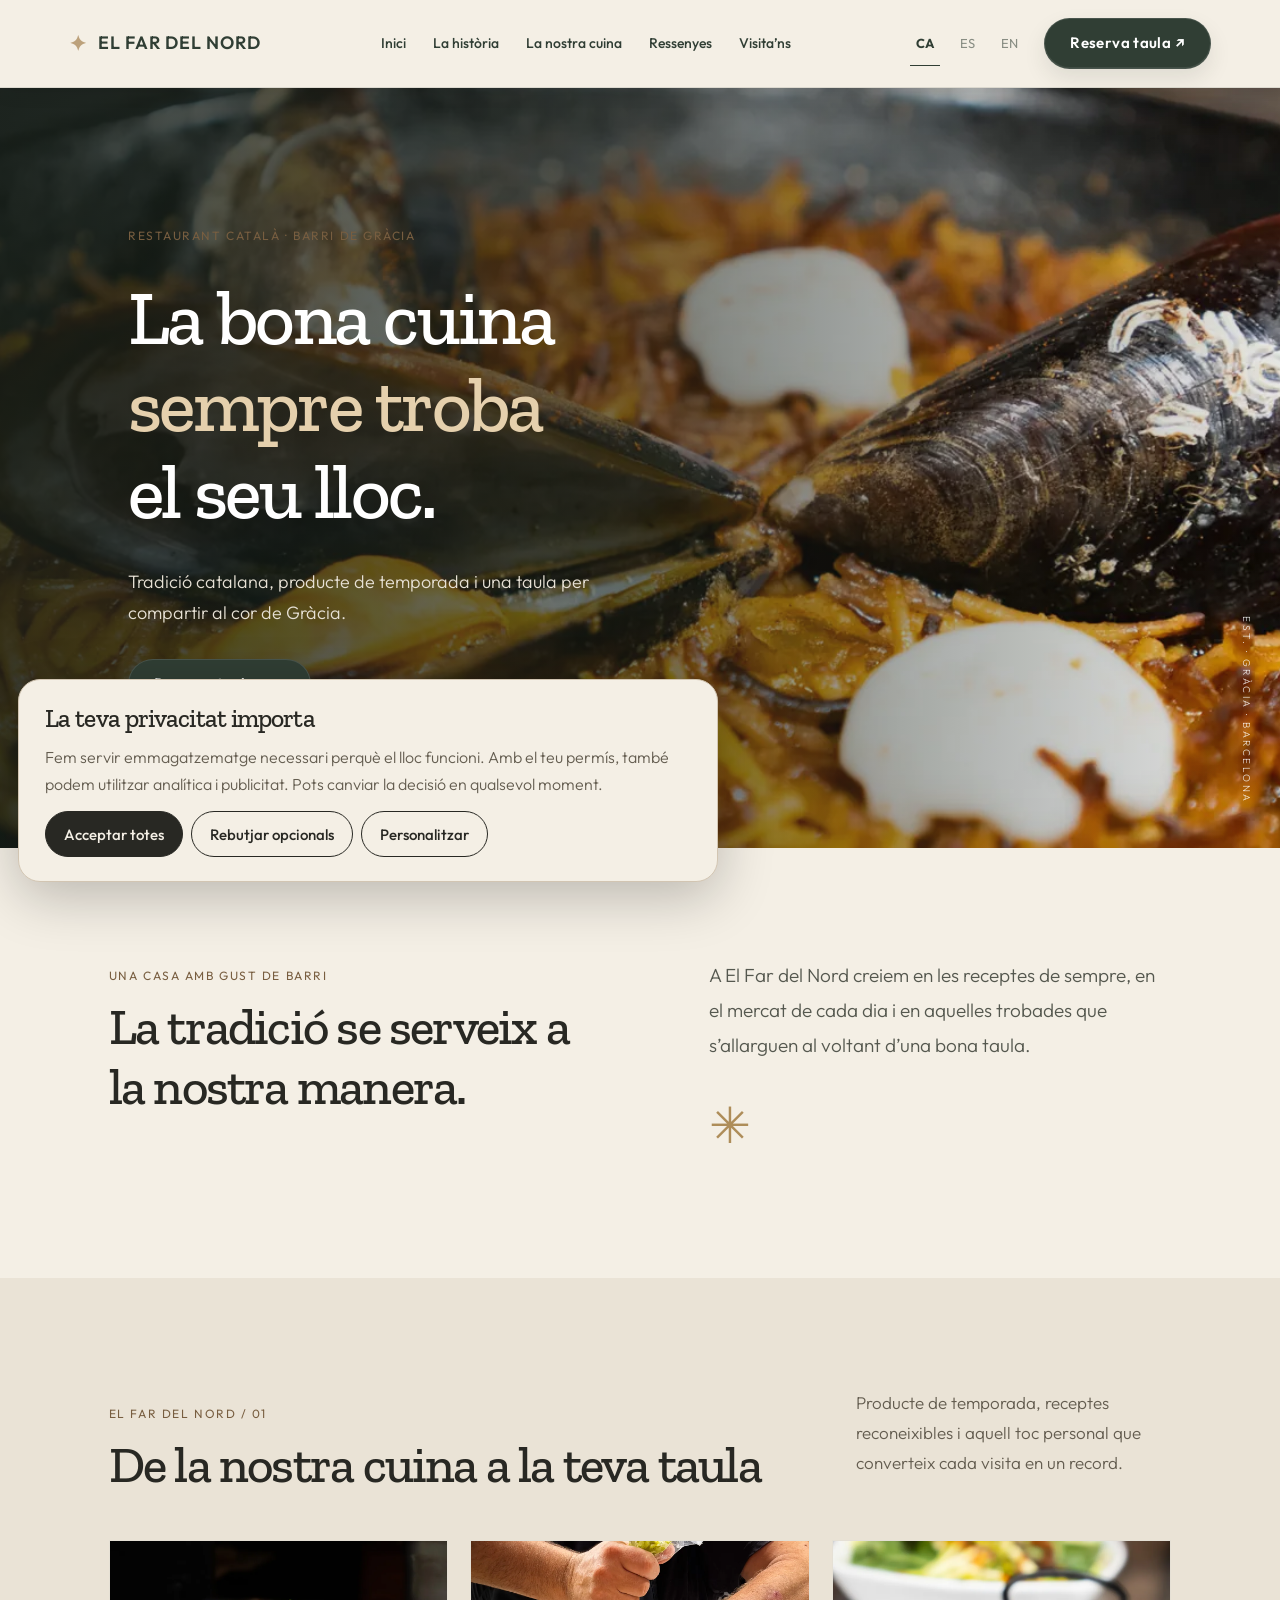
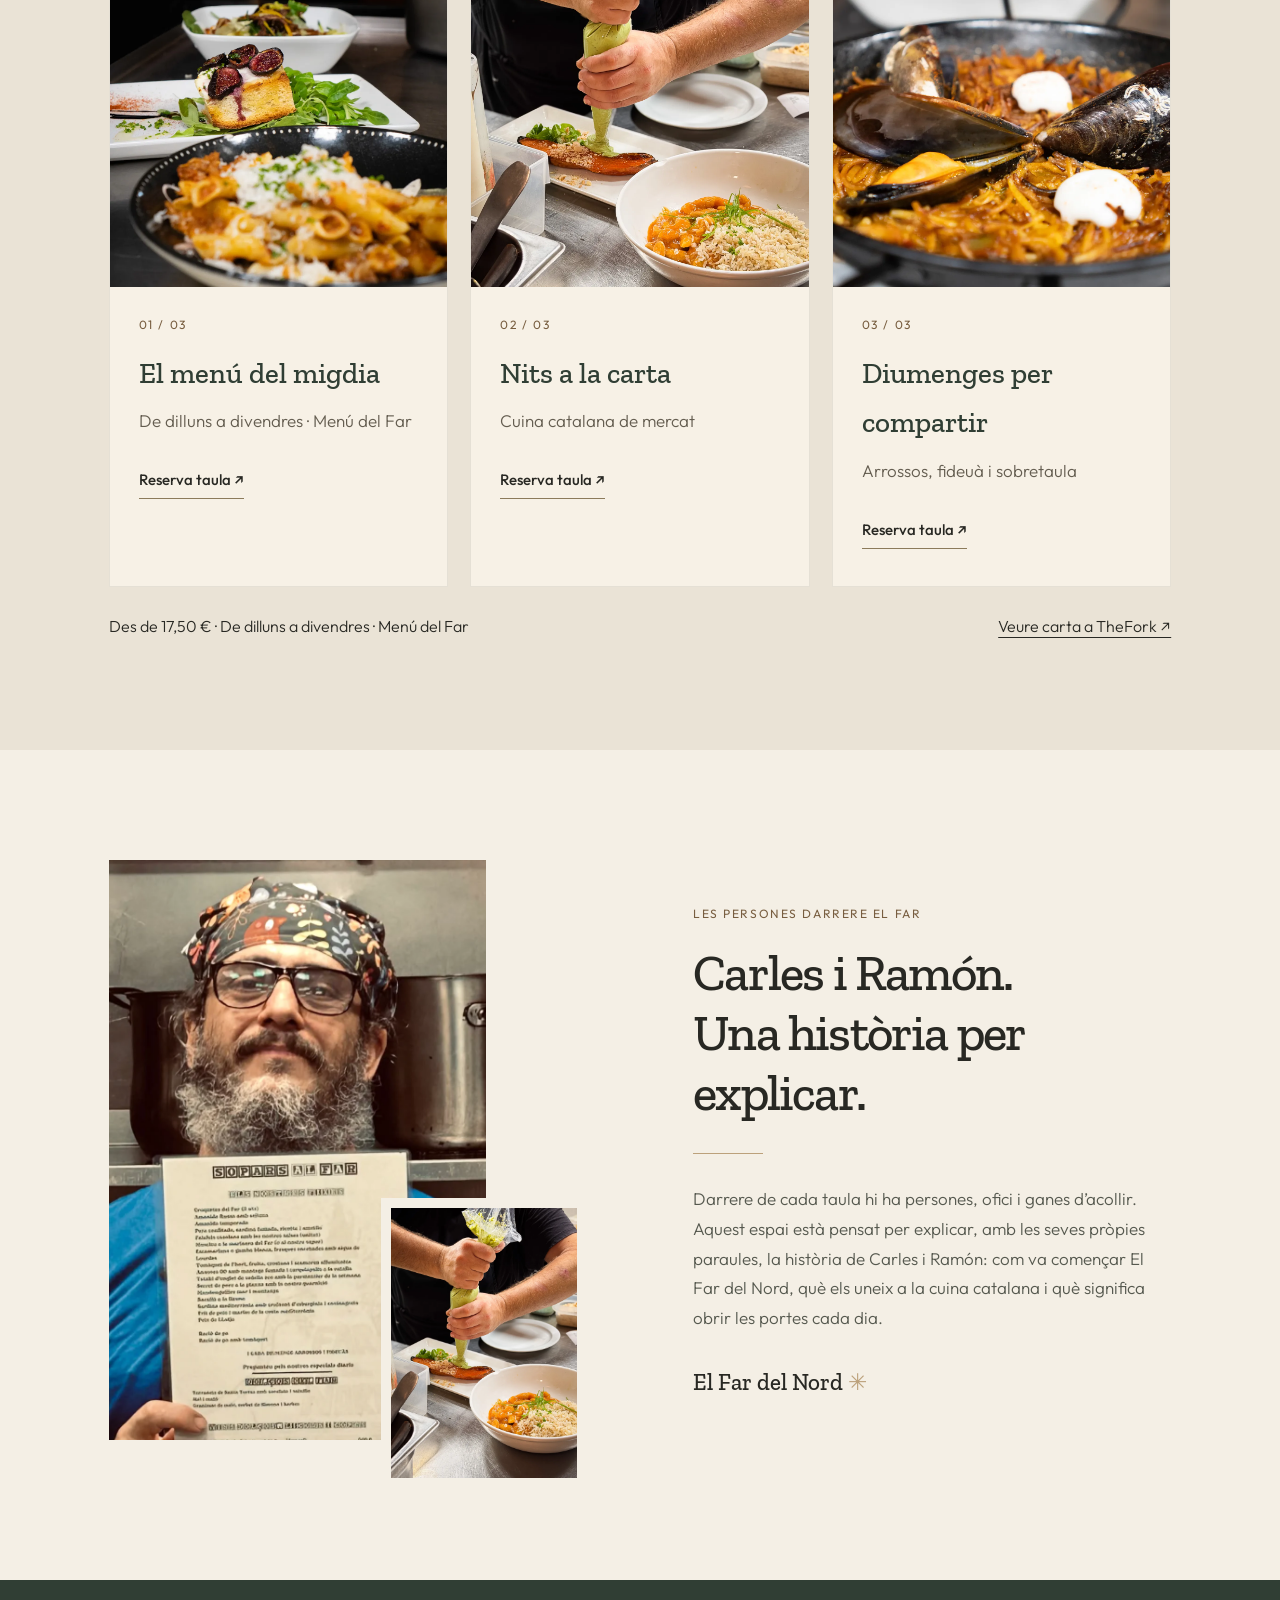
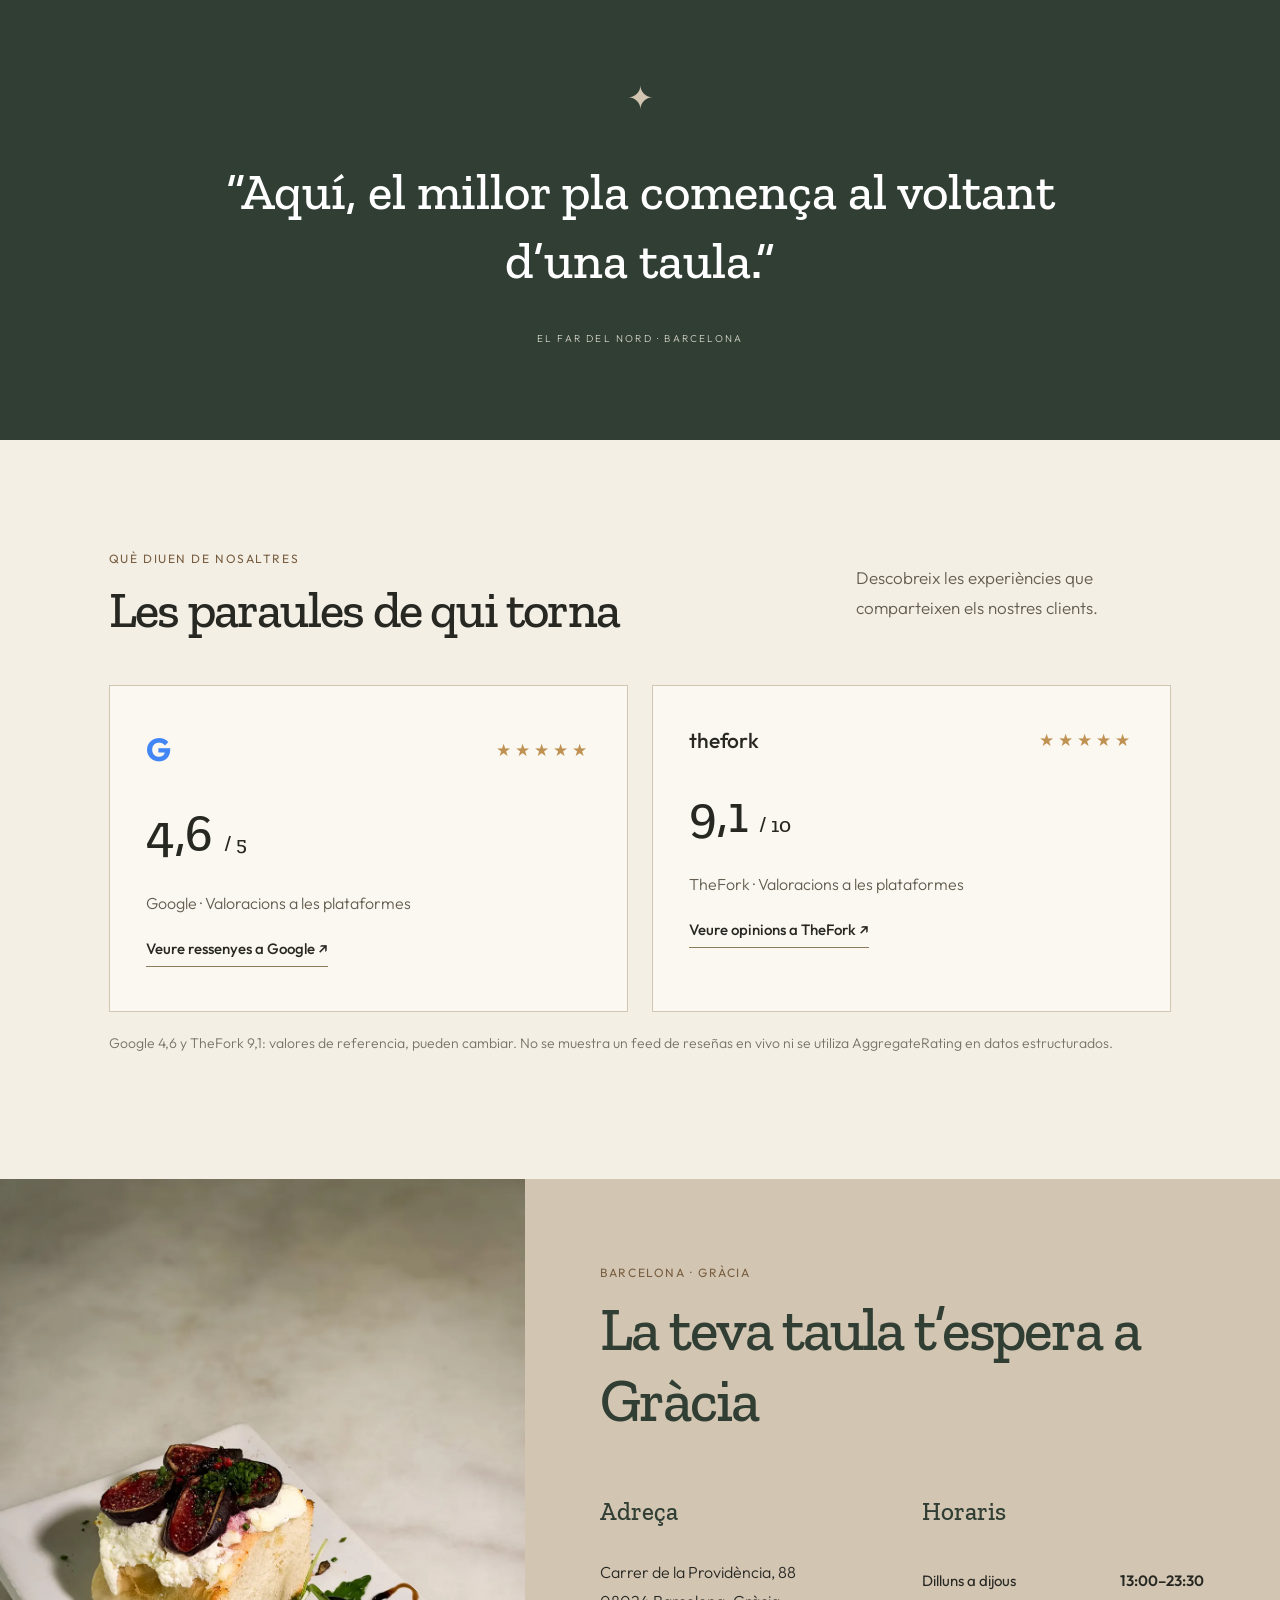
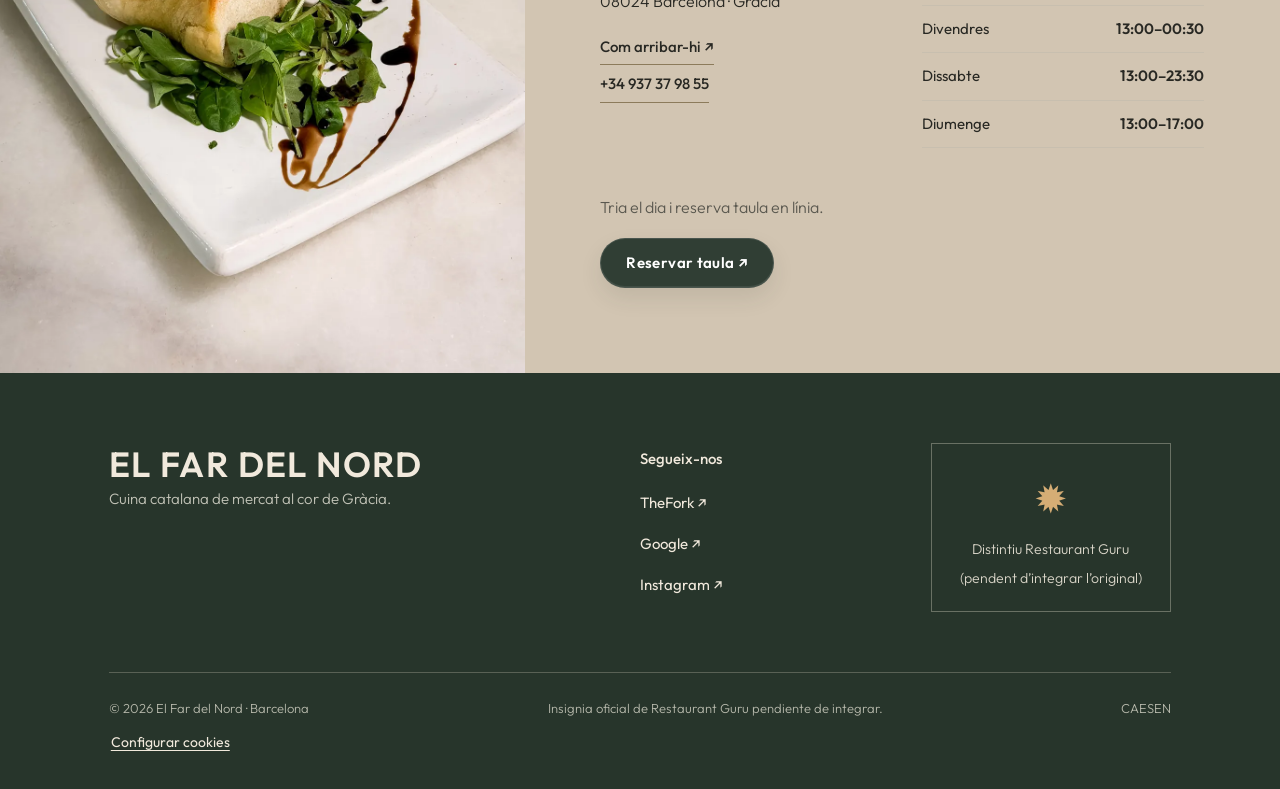
==== index.html @ d9602787 "Add files via upload" ====
<!DOCTYPE html>
<html lang="ca"><head><script>window.dataLayer=window.dataLayer||[];function gtag(){dataLayer.push(arguments)}gtag('consent','default',{analytics_storage:'denied',ad_storage:'denied',ad_user_data:'denied',ad_personalization:'denied',functionality_storage:'granted',security_storage:'granted'});gtag('set','ads_data_redaction',true);</script><script defer src="assets/js/consent.js"></script><meta charset="utf-8"/><meta content="width=device-width, initial-scale=1" name="viewport"/><meta content="#f5f0e7" name="theme-color"/><title>El Far del Nord | Restaurant català a Gràcia, Barcelona</title><meta content="Descobreix El Far del Nord: cuina catalana de mercat i producte de temporada a Gràcia, Barcelona. Menú de migdia, carta i reserves." name="description"/><meta content="index,follow,max-image-preview:large" name="robots"/><link href="https://www.elfardelnord.com/" rel="canonical"/><link href="https://www.elfardelnord.com/" hreflang="ca" rel="alternate"/><link href="https://www.elfardelnord.com/es/" hreflang="es" rel="alternate"/><link href="https://www.elfardelnord.com/en/" hreflang="en" rel="alternate"/><link href="https://www.elfardelnord.com/" hreflang="x-default" rel="alternate"/><meta content="website" property="og:type"/><meta content="ca_ES" property="og:locale"/><meta content="El Far del Nord" property="og:site_name"/><meta content="El Far del Nord | Restaurant català a Gràcia, Barcelona" property="og:title"/><meta content="Descobreix El Far del Nord: cuina catalana de mercat i producte de temporada a Gràcia, Barcelona. Menú de migdia, carta i reserves." property="og:description"/><meta content="https://www.elfardelnord.com/" property="og:url"/><meta content="https://www.elfardelnord.com/assets/img/far-27.webp" property="og:image"/><meta content="Fideuà con mejillones en El Far del Nord" property="og:image:alt"/><meta content="summary_large_image" name="twitter:card"/><meta content="El Far del Nord | Restaurant català a Gràcia, Barcelona" name="twitter:title"/><meta content="Descobreix El Far del Nord: cuina catalana de mercat i producte de temporada a Gràcia, Barcelona. Menú de migdia, carta i reserves." name="twitter:description"/><meta content="https://www.elfardelnord.com/assets/img/far-27.webp" name="twitter:image"/><link href="assets/favicon.svg" rel="icon" type="image/svg+xml"/><link as="image" fetchpriority="high" href="assets/img/far-27.webp" rel="preload"/><link href="https://fonts.googleapis.com" rel="preconnect"/><link crossorigin="" href="https://fonts.gstatic.com" rel="preconnect"/><link href="https://fonts.googleapis.com/css2?family=Outfit:wght@300;400;500;600&amp;family=Zilla+Slab:wght@500;600&amp;display=swap" rel="stylesheet"/><link href="assets/css/site.min.css" rel="stylesheet"/><script type="application/ld+json">{"@context":"https://schema.org","@type":"Restaurant","@id":"https://www.elfardelnord.com/#restaurant","name":"El Far del Nord","url":"https://www.elfardelnord.com/","image":"https://www.elfardelnord.com/assets/img/far-27.webp","servesCuisine":["Catalan","Mediterranean"],"telephone":"+34937379855","priceRange":"€€","address":{"@type":"PostalAddress","streetAddress":"Carrer de la Providència, 88","addressLocality":"Barcelona","postalCode":"08024","addressRegion":"Catalunya","addressCountry":"ES"},"hasMenu":"https://www.thefork.es/restaurante/el-far-del-nord-r814443/menu","sameAs":["https://www.instagram.com/fardelnord/"],"acceptsReservations":true,"potentialAction":{"@type":"ReserveAction","target":"https://www.google.com/maps/reserve/v/dine/c/W364VXyCyhQ"},"openingHoursSpecification":[{"@type":"OpeningHoursSpecification","dayOfWeek":["Monday","Tuesday","Wednesday","Thursday"],"opens":"13:00","closes":"23:30"},{"@type":"OpeningHoursSpecification","dayOfWeek":"Friday","opens":"13:00","closes":"23:59"},{"@type":"OpeningHoursSpecification","dayOfWeek":"Saturday","opens":"13:00","closes":"23:30"},{"@type":"OpeningHoursSpecification","dayOfWeek":"Sunday","opens":"13:00","closes":"17:00"}]}</script><script defer="" src="assets/js/site.min.js"></script></head>
<body><a class="skip" href="#contenido">Skip to content / Ir al contenido</a><header class="header" id="inicio"><a aria-label="El Far del Nord - home" class="wordmark" href="#inicio"><span class="mark">✦</span> EL FAR DEL NORD</a><nav aria-label="Main navigation" class="nav"><a href="#inicio">Inici</a><a href="#historia">La història</a><a href="#cocina">La nostra cuina</a><a href="#opiniones">Ressenyes</a><a href="#visitanos">Visita’ns</a></nav><div class="header-actions"><div aria-label="Languages" class="languages"><a aria-current="page" href="index.html" hreflang="ca" lang="ca">CA</a><a href="es/index.html" hreflang="es" lang="es">ES</a><a href="en/index.html" hreflang="en" lang="en">EN</a></div><a class="btn btn-dark navbook" href="https://www.google.com/maps/reserve/v/dine/c/W364VXyCyhQ" rel="noopener noreferrer" target="_blank">Reserva taula ↗</a><button aria-controls="mobile-nav" aria-expanded="false" aria-label="Menu" class="mobile-toggle" type="button">☰</button></div></header><nav aria-label="Mobile navigation" class="mobile-nav" hidden="" id="mobile-nav"><a href="#inicio">Inici</a><a href="#historia">La història</a><a href="#cocina">La nostra cuina</a><a href="#opiniones">Ressenyes</a><a href="#visitanos">Visita’ns</a><a class="btn btn-dark" href="https://www.google.com/maps/reserve/v/dine/c/W364VXyCyhQ" rel="noopener noreferrer" target="_blank">Reserva taula</a></nav>
<main id="contenido"><section class="hero"><div aria-label="Fideuà tradicional catalana con mejillones" class="hero-img" role="img"></div><div class="hero-shade"></div><div class="hero-inner"><p class="eyebrow light">RESTAURANT CATALÀ · BARRI DE GRÀCIA</p><h1>La bona cuina<br/><em>sempre troba</em><br/>el seu lloc.</h1><p class="hero-sub">Tradició catalana, producte de temporada i una taula per compartir al cor de Gràcia.</p><div class="hero-cta"><a class="btn btn-gold" href="https://www.google.com/maps/reserve/v/dine/c/W364VXyCyhQ" rel="noopener noreferrer" target="_blank">Reserva taula <span>↗</span></a><a class="text-link" href="#cocina">Descobreix la nostra cuina ↓</a></div></div><div class="hero-side">EST. · GRÀCIA · BARCELONA</div></section>
<section aria-labelledby="intro-title" class="intro section"><div><p class="eyebrow">UNA CASA AMB GUST DE BARRI</p><h2 id="intro-title">La tradició se serveix a la nostra manera.</h2></div><div class="intro-right"><p>A El Far del Nord creiem en les receptes de sempre, en el mercat de cada dia i en aquelles trobades que s’allarguen al voltant d’una bona taula.</p><span class="ornament">✳</span></div></section>
<section class="cuisine section" id="cocina"><div class="section-heading"><div><p class="eyebrow">EL FAR DEL NORD / 01</p><h2>De la nostra cuina a la teva taula</h2></div><p>Producte de temporada, receptes reconeixibles i aquell toc personal que converteix cada visita en un record.</p></div><div class="food-grid"><article class="food-card"><div class="food-photo"><img alt="Platos de cocina catalana con pasta y verduras" height="1100" loading="lazy" src="assets/img/far-24.webp" width="850"/></div><div class="food-info"><p class="eyebrow">01 / 03</p><h3>El menú del migdia</h3><p>De dilluns a divendres · Menú del Far</p><a class="underlink" href="https://www.google.com/maps/reserve/v/dine/c/W364VXyCyhQ" rel="noopener noreferrer" target="_blank">Reserva taula <span aria-hidden="true">↗</span></a></div></article><article class="food-card"><div class="food-photo"><img alt="Cocinero terminando un plato con salsa de hierbas" height="1100" loading="lazy" src="assets/img/far-26.webp" width="850"/></div><div class="food-info"><p class="eyebrow">02 / 03</p><h3>Nits a la carta</h3><p>Cuina catalana de mercat</p><a class="underlink" href="https://www.google.com/maps/reserve/v/dine/c/W364VXyCyhQ" rel="noopener noreferrer" target="_blank">Reserva taula <span aria-hidden="true">↗</span></a></div></article><article class="food-card"><div class="food-photo"><img alt="Fideuà con mejillones servida en paella" height="1100" loading="lazy" src="assets/img/far-27.webp" width="850"/></div><div class="food-info"><p class="eyebrow">03 / 03</p><h3>Diumenges per compartir</h3><p>Arrossos, fideuà i sobretaula</p><a class="underlink" href="https://www.google.com/maps/reserve/v/dine/c/W364VXyCyhQ" rel="noopener noreferrer" target="_blank">Reserva taula <span aria-hidden="true">↗</span></a></div></article></div><div class="menu-bar"><span>Des de 17,50 € · De dilluns a divendres · Menú del Far</span><a href="https://www.thefork.es/restaurante/el-far-del-nord-r814443/menu" rel="noopener noreferrer" target="_blank">Veure carta a TheFork ↗</a></div></section>
<section class="story section" id="historia"><div class="story-gallery"><img alt="Retrato de Ramón, uno de los propietarios de El Far del Nord, en la cocina del restaurante" height="1248" loading="lazy" src="assets/img/ramon-el-far-del-nord.webp" width="1050"/><div class="story-small"><img alt="Preparación artesanal de un plato en la cocina de El Far del Nord" height="1150" loading="lazy" src="assets/img/far-26.webp" width="850"/></div></div><div class="story-copy"><p class="eyebrow">LES PERSONES DARRERE EL FAR</p><h2>Carles i Ramón.<br/><em>Una història per explicar.</em></h2><div class="line"></div><p>Darrere de cada taula hi ha persones, ofici i ganes d’acollir. Aquest espai està pensat per explicar, amb les seves pròpies paraules, la història de Carles i Ramón: com va començar El Far del Nord, què els uneix a la cuina catalana i què significa obrir les portes cada dia.</p><p class="signature">El Far del Nord <span>✳</span></p></div></section>
<section class="quote-banner"><p>✦</p><blockquote>“Aquí, el millor pla comença al voltant d’una taula.”</blockquote><span>EL FAR DEL NORD · BARCELONA</span></section>
<section class="reviews section" id="opiniones"><div class="section-heading"><div><p class="eyebrow">QUÈ DIUEN DE NOSALTRES</p><h2>Les paraules de qui torna</h2></div><p>Descobreix les experiències que comparteixen els nostres clients.</p></div><div class="review-grid"><article class="review-card"><div class="review-top"><span class="review-mark">G</span><span class="review-stars">★★★★★</span></div><strong>4,6 <small>/ 5</small></strong><span>Google · Valoracions a les plataformes</span><a class="underlink" href="https://www.google.com/maps/search/?api=1&amp;query=El+Far+del+Nord+Providencia+88+Barcelona" rel="noopener noreferrer" target="_blank">Veure ressenyes a Google ↗</a></article><article class="review-card"><div class="review-top"><span class="fork-mark">thefork</span><span class="review-stars">★★★★★</span></div><strong>9,1 <small>/ 10</small></strong><span>TheFork · Valoracions a les plataformes</span><a class="underlink" href="https://www.thefork.es/restaurante/el-far-del-nord-r814443" rel="noopener noreferrer" target="_blank">Veure opinions a TheFork ↗</a></article></div><p class="disclaimer">Google 4,6 y TheFork 9,1: valores de referencia, pueden cambiar. No se muestra un feed de reseñas en vivo ni se utiliza AggregateRating en datos estructurados.</p></section>
<section class="visit" id="visitanos"><div class="visit-image"><img alt="Tostada con higos y hojas verdes, plato de El Far del Nord" height="1100" loading="lazy" src="assets/img/far-10.webp" width="850"/></div><div class="visit-content"><p class="eyebrow">BARCELONA · GRÀCIA</p><h2>La teva taula t’espera a Gràcia</h2><div class="visit-col"><div><h3>Adreça</h3><address>Carrer de la Providència, 88<br/>08024 Barcelona · Gràcia</address><a class="underlink" href="https://www.google.com/maps/search/?api=1&amp;query=El+Far+del+Nord+Providencia+88+Barcelona" rel="noopener noreferrer" target="_blank">Com arribar-hi ↗</a><a class="underlink" href="tel:+34937379855">+34 937 37 98 55</a></div><div><h3>Horaris</h3><div class="hours-line"><span>Dilluns a dijous</span><strong>13:00–23:30</strong></div><div class="hours-line"><span>Divendres</span><strong>13:00–00:30</strong></div><div class="hours-line"><span>Dissabte</span><strong>13:00–23:30</strong></div><div class="hours-line"><span>Diumenge</span><strong>13:00–17:00</strong></div></div></div><div class="reserve-panel"><p>Tria el dia i reserva taula en línia.</p><a class="btn btn-gold" href="https://www.google.com/maps/reserve/v/dine/c/W364VXyCyhQ" rel="noopener noreferrer" target="_blank">Reservar taula ↗</a></div></div></section></main>
<footer class="footer"><div class="footer-top"><div><a class="footer-brand" href="#inicio">EL FAR DEL NORD</a><p>Cuina catalana de mercat al cor de Gràcia.</p></div><div><strong>Segueix-nos</strong><div class="social-links"><a href="https://www.thefork.es/restaurante/el-far-del-nord-r814443" rel="noopener noreferrer" target="_blank">TheFork ↗</a><a href="https://www.google.com/maps/search/?api=1&amp;query=El+Far+del+Nord+Providencia+88+Barcelona" rel="noopener noreferrer" target="_blank">Google ↗</a><a href="https://www.instagram.com/fardelnord/" rel="noopener noreferrer" target="_blank">Instagram ↗</a></div></div><div class="award"><div class="award-icon">✹</div><small>Distintiu Restaurant Guru (pendent d’integrar l’original)</small></div></div><div class="footer-bottom"><span>© 2026 El Far del Nord · Barcelona</span><span>Insignia oficial de Restaurant Guru pendiente de integrar.</span><div class="footer-languages"><a aria-current="page" href="index.html" hreflang="ca" lang="ca">CA</a><a href="es/index.html" hreflang="es" lang="es">ES</a><a href="en/index.html" hreflang="en" lang="en">EN</a></div></div><button type="button" id="privacy-open" class="privacy-footer">Configurar cookies</button></footer><a class="floating-book" href="https://www.google.com/maps/reserve/v/dine/c/W364VXyCyhQ" rel="noopener noreferrer" target="_blank">Reserva taula ↗</a><aside class="privacy-banner" id="privacy-banner" role="region" aria-label="La teva privacitat importa" hidden><h2>La teva privacitat importa</h2><p>Fem servir emmagatzematge necessari perquè el lloc funcioni. Amb el teu permís, també podem utilitzar analítica i publicitat. Pots canviar la decisió en qualsevol moment.</p><div class="privacy-actions"><button type="button" class="privacy-action primary" id="privacy-accept">Acceptar totes</button><button type="button" class="privacy-action" id="privacy-reject">Rebutjar opcionals</button><button type="button" class="privacy-action" id="privacy-custom">Personalitzar</button></div></aside><div id="privacy-dialog" class="privacy-backdrop" hidden><section class="privacy-dialog" role="dialog" aria-modal="true" aria-labelledby="privacy-dialog-title"><div class="privacy-head"><h2 id="privacy-dialog-title" tabindex="-1">Configurar cookies</h2><button class="privacy-close" id="privacy-close" aria-label="Close" type="button">×</button></div><p>Les preferències es guarden en aquest navegador. Les categories opcionals només s’activen si dones el teu consentiment. Aquest text informatiu s’ha de completar amb la política de privacitat i cookies definitiva del restaurant.</p><div class="privacy-option"><span>Necessàries (sempre actives)</span><input aria-label="Necessàries (sempre actives)" type="checkbox" checked disabled></div><label class="privacy-option"><span>Analítica</span><input id="privacy-analytics" type="checkbox"></label><label class="privacy-option"><span>Publicitat i personalització</span><input id="privacy-ads" type="checkbox"></label><div class="privacy-actions"><button type="button" class="privacy-action primary" id="privacy-save">Desar preferències</button></div></section></div></body></html>
---- assets/css/site.min.css ----
:root{--cream:#f5f0e7;--paper:#f9f6ef;--ink:#292a22;--muted:#6c6b5d;--line:#d9d1c3;--green:#303f32;--gold:#c79d62}*{box-sizing:border-box}html{scroll-behavior:smooth}body{margin:0;background:var(--cream);color:var(--ink);font-family:'Outfit',sans-serif;font-size:15px}a{color:inherit;text-decoration:none}button{font:inherit}img{max-width:100%;display:block}h1,h2,h3,p{margin-top:0}h1,h2,h3,blockquote{font-family:'Zilla Slab',serif;font-weight:500}h2{font-size:clamp(2.2rem,4vw,4.25rem);letter-spacing:-.035em;line-height:1.17}h1 em,h2 em,h3 em{font-weight:500;font-style:normal}.eyebrow{font-family:'Outfit',sans-serif;font-size:.69rem;letter-spacing:.2em;font-weight:700;text-transform:uppercase;color:#806744}.light{color:#e5cba5}.header{height:88px;display:flex;align-items:center;justify-content:space-between;padding:0 5.4%;background:var(--cream);gap:18px;position:relative;z-index:10}.wordmark{display:flex;gap:7px;align-items:baseline;font-size:20px;font-weight:700;letter-spacing:.095em;white-space:nowrap}.wordmark small{font-size:11px;letter-spacing:.24em}.mark{font-size:22px;color:var(--gold)}.nav{display:flex;gap:27px}.nav a{font-size:12px;color:#55584d}.nav a:hover,.underlink:hover{color:#9b7340}.header-actions{display:flex;align-items:center;gap:20px}.languages{display:flex;gap:9px;font-size:11px}.languages a{opacity:.55}.languages [aria-current=page]{font-weight:700;opacity:1;border-bottom:1px solid}.btn{display:inline-flex;align-items:center;justify-content:center;gap:20px;padding:15px 24px;font-weight:700;font-size:12px;transition:transform .2s,background .2s}.btn:hover{transform:translateY(-2px)}.btn-dark{color:white;background:var(--green)}.btn-gold{color:#27271e;background:#d5ad75}.btn-gold:hover{background:#e4be8b}.mobile-toggle,.mobile-nav{display:none}.skip{position:absolute;left:-999px;top:0;z-index:100;background:white;padding:12px}.skip:focus{left:10px}.hero{height:min(760px,78vw);min-height:585px;position:relative;display:flex;align-items:center;background:#26241d;color:white;overflow:hidden}.hero-img,.hero-shade{position:absolute;inset:0}.hero-img{background:url('../img/far-27.webp') center 55%/cover no-repeat;transform:scale(1.005)}.hero-shade{background:linear-gradient(90deg,rgba(21,23,18,.91),rgba(21,23,18,.53) 55%,rgba(21,23,18,.08))}.hero-inner{position:relative;z-index:1;margin-left:10%;max-width:850px;padding:45px 25px 45px 0}.hero h1{font-size:clamp(3rem,6vw,6.2rem);line-height:1.13;letter-spacing:-.05em;margin:30px 0}.hero h1 em{color:#dfc6a1}.hero-sub{max-width:530px;line-height:1.8;color:#e7e1d5;font-size:16px}.hero-cta{display:flex;align-items:center;gap:30px;margin-top:30px}.text-link{font-size:12px;border-bottom:1px solid #ddd;padding-bottom:6px}.hero-side{position:absolute;right:25px;bottom:45px;writing-mode:vertical-rl;letter-spacing:.25em;font-size:10px;opacity:.8}.section{padding:110px 8.5%}.intro{display:grid;grid-template-columns:1fr 1fr;gap:13%;align-items:center;background:#f8f5ed}.intro h2{max-width:610px}.intro-right p{font-size:18px;line-height:1.85;color:#55584f}.ornament{font-size:50px;color:#ae8d59}.cuisine{background:#ede8de}.section-heading{display:flex;justify-content:space-between;gap:45px;align-items:end;margin-bottom:45px}.section-heading h2{margin-bottom:0;max-width:680px}.section-heading>p{max-width:315px;line-height:1.8;color:var(--muted)}.food-grid{display:grid;grid-template-columns:repeat(3,minmax(0,1fr));gap:22px}.food-card{background:#f8f4ec}.food-photo{aspect-ratio:4/4.1;overflow:hidden}.food-photo img{width:100%;height:100%;object-fit:cover;transition:transform .5s}.food-card:hover img{transform:scale(1.045)}.food-info{padding:25px 25px 30px}.food-info h3{font-size:25px;margin:15px 0 8px}.food-info>p:not(.eyebrow){color:var(--muted);min-height:38px}.underlink{display:inline-block;font-size:12px;font-weight:700;border-bottom:1px solid #8c7b5b;padding-bottom:6px;margin:8px 0}.menu-bar{display:flex;justify-content:space-between;padding-top:26px;font-size:13px}.menu-bar a{text-decoration:underline;text-underline-offset:5px}.story{display:grid;grid-template-columns:1fr 1fr;gap:10%;align-items:center;background:#f9f6ee}.story-gallery{position:relative;min-height:610px}.story-gallery>img{height:580px;width:79%;object-fit:cover}.story-small{position:absolute;bottom:-18px;right:0;width:43%;height:290px;border:10px solid #f9f6ee}.story-small img{width:100%;height:100%;object-fit:cover}.story-copy h2{margin:20px 0}.story-copy>p:not(.eyebrow):not(.signature){line-height:1.95;color:#56594f;font-size:16px}.story-copy .line{width:70px;height:1px;background:var(--gold);margin:30px 0}.story-copy .editor-note{font-size:11px!important;padding:16px;border-left:2px solid #b99768;background:#efe9df;color:#6f685b!important}.signature{font-family:'Zilla Slab',serif;font-size:23px;font-style:normal;font-weight:500;margin-top:30px}.signature span{color:var(--gold)}.quote-banner{background:#334034;color:#fff;text-align:center;padding:90px 20px}.quote-banner>p{font-size:32px;color:var(--gold)}.quote-banner blockquote{font-size:clamp(28px,4vw,56px);margin:15px auto 25px;max-width:840px;line-height:1.35}.quote-banner>span{font-size:10px;letter-spacing:.22em;color:#d6d4c8}.reviews{background:#f6f1e8}.review-grid{display:grid;grid-template-columns:1fr 1fr;gap:24px}.review-card{background:#fffdf8;border:1px solid var(--line);padding:36px;display:flex;flex-direction:column;align-items:flex-start;gap:12px}.review-top{width:100%;display:flex;justify-content:space-between;align-items:center}.review-mark{font-size:32px;font-weight:700;color:#4285f4}.fork-mark{font-weight:700;font-size:21px}.review-stars{letter-spacing:4px;color:#bf9253}.review-card strong{font-size:52px;font-family:'Zilla Slab',serif;font-weight:400}.review-card strong small{font-size:21px}.review-card>span{font-size:13px;color:var(--muted)}.disclaimer{font-size:11px;color:#777366;margin-top:20px;line-height:1.6}.visit{display:grid;grid-template-columns:41% 59%;background:#ded5c4}.visit-image{height:100%;min-height:740px}.visit-image img{height:100%;width:100%;object-fit:cover}.visit-content{padding:85px 10%}.visit-content h2{font-size:clamp(2.9rem,4.7vw,5.1rem)}.visit-col{display:grid;grid-template-columns:1fr 1fr;gap:40px;margin:55px 0 30px}.visit h3{font-size:25px}.visit address{font-style:normal;line-height:1.8;margin-bottom:20px}.visit .underlink{display:block;width:max-content}.hours-line{display:flex;justify-content:space-between;gap:10px;border-bottom:1px solid #c8bfaf;padding:9px 0;font-size:12px}.hours-line strong{font-weight:600;white-space:nowrap}.reserve-panel{padding-top:15px}.reserve-panel p{font-size:13px}.widget-placeholder{border:1px dashed #ae9f87;margin-top:24px;padding:14px;display:flex;flex-direction:column;gap:5px;max-width:490px}.widget-placeholder span{font-size:12px;font-weight:700;letter-spacing:.1em}.widget-placeholder small{font-size:10px;color:#6b655b;line-height:1.5}.footer{background:#242a23;color:#f1e9dc;padding:70px 8.5% 25px}.footer-top{display:grid;grid-template-columns:2fr 1fr 1fr;gap:50px}.footer-brand{font-weight:700;font-size:36px;letter-spacing:.13em}.footer-brand span{font-size:13px;display:block}.footer-top p{color:#c4c5b9;max-width:350px;line-height:1.8}.footer-top strong{font-size:13px}.social-links{display:flex;flex-direction:column;gap:15px;margin-top:18px;font-size:13px}.social-links span{color:#aaa99e}.award{border:1px solid #697164;padding:20px;text-align:center}.award-icon{font-size:40px;color:#d5ad75}.award small{line-height:1.6;color:#d9d5c8}.footer-bottom{border-top:1px solid #596155;margin-top:60px;padding-top:24px;display:flex;justify-content:space-between;gap:15px;font-size:10px;color:#b6b8ab}.floating-book{display:none}section{scroll-margin-top:40px}@media(max-width:1100px){.nav{gap:13px}.nav a{font-size:11px}.header{padding:0 3%}.wordmark{font-size:16px}.section{padding:75px 6%}.story{gap:5%}.visit-content{padding:60px 6%}}@media(max-width:780px){.header{height:73px;padding:0 5%}.nav,.navbook{display:none}.mobile-toggle{display:block;border:0;background:transparent;font-size:26px;cursor:pointer}.mobile-nav{position:absolute;z-index:20;top:73px;left:0;right:0;background:var(--paper);padding:18px 6% 25px;box-shadow:0 15px 22px #0002}.mobile-nav:not([hidden]){display:flex;flex-direction:column;gap:20px}.mobile-nav a{font-size:14px}.mobile-nav .btn{width:max-content}.hero{min-height:620px;height:75vh;max-height:780px}.hero-img{background-position:center 50%}.hero-shade{background:linear-gradient(90deg,#171d18da,#171d1870)}.hero-inner{margin-left:7%;padding-right:7%}.hero h1{font-size:clamp(3.4rem,9vw,5rem)}.hero-side{display:none}.intro,.story,.visit{grid-template-columns:1fr}.section-heading{display:block}.section-heading>p{margin-top:20px}.food-grid{grid-template-columns:1fr 1fr}.food-card:last-child{grid-column:1/-1}.food-card:last-child .food-photo{aspect-ratio: 16/9}.story-gallery{min-height:470px}.story-gallery>img{height:450px}.story-small{height:230px}.story-copy{padding-top:30px}.visit-image{height:340px;min-height:0}.visit-content{padding:65px 8%}.footer-top{grid-template-columns:1fr 1fr}.footer-top>div:first-child{grid-column:1/-1}.footer-bottom{flex-wrap:wrap}.floating-book{display:block;position:fixed;bottom:18px;right:18px;z-index:30;background:#cfa568;padding:15px 23px;font-size:12px;font-weight:700;color:#25281f;box-shadow:0 7px 26px #0004}}@media(max-width:530px){.wordmark{font-size:14px}.wordmark small{font-size:9px}.header-actions{gap:14px}.languages{gap:6px}.hero h1{font-size:3.5rem}.hero-cta{align-items:flex-start;flex-direction:column;gap:22px}.section{padding:66px 6%}h2{font-size:2.8rem}.intro{gap:8px}.food-grid,.review-grid{grid-template-columns:1fr}.food-card:last-child{grid-column:auto}.food-card:last-child .food-photo{aspect-ratio:4/4.1}.menu-bar{flex-direction:column;gap:15px}.story-gallery{min-height:400px}.story-gallery>img{height:380px}.story-small{height:185px}.visit-col{grid-template-columns:1fr;gap:25px}.visit-content{padding:60px 7%}.footer-top{grid-template-columns:1fr}.footer-top>div:first-child{grid-column:auto}.footer-bottom{display:block}.footer-bottom>*{display:block;margin:12px 0}.hero-sub{font-size:14px}.footer-brand{font-size:30px}}@media(prefers-reduced-motion:reduce){html{scroll-behavior:auto}*,*:before,*:after{transition:none!important}}

/* Tipografia editorial: Zilla Slab Medium + Outfit Light. */
body{font-family:"Outfit",sans-serif;font-weight:300;font-size:16px;line-height:1.65}
h1,h2,h3,blockquote,.review-card strong,.signature{font-family:"Zilla Slab",serif;font-weight:500}
h1 em,h2 em,h3 em{font-weight:500}
.eyebrow,.nav a,.text-link,.underlink,.languages,.hours-line,.social-links{font-family:"Outfit",sans-serif;font-weight:400}
.btn,.wordmark,.footer-brand,.review-card .fork-mark{font-family:"Outfit",sans-serif;font-weight:500}
p,li,address{font-family:"Outfit",sans-serif;font-weight:300}
strong,b{font-weight:500}

/* Identidad del local: paleta marfil, verde, madera. Fotografías originales de primera versión. */
:root{--cream:#F4EFE5;--paper:#F4EFE5;--ink:#282823;--muted:#645d50;--line:#D2C5B2;--green:#303E34;--gold:#BCA17B}
body{background:var(--cream);color:var(--ink)}
.header,.mobile-nav{background:var(--cream)}
.header{border-bottom:1px solid rgba(48,62,52,.12)}
.wordmark{color:var(--green);letter-spacing:.06em}
.nav a{color:var(--green)}
.languages a{color:var(--green)}
.hero-shade{background:linear-gradient(90deg,rgba(21,30,24,.84) 0%,rgba(21,30,24,.58) 49%,rgba(21,30,24,.09) 100%)}
.hero h1{letter-spacing:-.035em}
.hero h1 em{color:#E5D0AD}
.btn{border-radius:2px;letter-spacing:.025em}
.btn-dark,.btn-gold{background:var(--green);color:#fff}
.btn-dark:hover,.btn-gold:hover{background:#435846}
.intro,.story{background:#F4EFE5}
.cuisine{background:#EAE3D6}
.food-card{background:#F7F1E6;border:1px solid rgba(48,62,52,.09)}
.food-info{padding:29px}
.food-info h3{color:var(--green)}
.story-gallery .story-small{border-color:#F4EFE5}
.story-copy .editor-note{background:#EAE3D6;border-left-color:#654835}
.quote-banner{background:#303E34}
.quote-banner>p{color:#D2C5B2}
.reviews{background:#F4EFE5}
.review-card{background:#FBF8F2;border:1px solid #D2C5B2}
.visit{background:#D2C5B2}
.visit h2,.visit h3{color:var(--green)}
.footer{background:#27352B}
.footer-brand{letter-spacing:.065em}
.eyebrow{color:#785E40}
.section{scroll-margin-top:75px}
@media(max-width:780px){.hero-shade{background:linear-gradient(90deg,rgba(21,30,24,.83),rgba(21,30,24,.48))}}


/* Refinamiento visual: botones más distintivos y tarjetas editoriales */
.btn{padding:15px 28px;border-radius:999px;border:1px solid transparent;box-shadow:0 10px 22px rgba(39,53,43,.10), inset 0 -1px 0 rgba(255,255,255,.08)}
.btn-dark,.btn-gold{background:var(--green);color:#fff;border-color:rgba(255,255,255,.12)}
.btn-dark:hover,.btn-gold:hover{background:#435846;box-shadow:0 14px 28px rgba(39,53,43,.18), inset 0 -1px 0 rgba(255,255,255,.08)}
.hero-cta .text-link{padding:14px 0 8px;font-weight:500}
.underlink{font-weight:500}
.editor-note,.widget-placeholder{position:relative;border:1px solid rgba(48,62,52,.16);border-radius:22px;background:#f7f2e8;box-shadow:0 12px 28px rgba(48,62,52,.06)}
.editor-note{margin-top:28px;padding:22px 24px 20px 24px;border-left:none !important}
.editor-note::before{content:"";position:absolute;left:24px;top:0;width:54px;height:3px;background:var(--gold);border-radius:999px;transform:translateY(-1px)}
.editor-note .note-label,.widget-placeholder .widget-label{display:inline-flex;align-items:center;gap:8px;margin:0 0 10px 0;font-size:11px;letter-spacing:.12em;text-transform:uppercase;color:#7a6242;font-weight:500}
.editor-note p,.widget-placeholder p{margin:0;color:#5f5a51 !important;font-size:14px;line-height:1.75;font-weight:300}
.editor-note strong,.widget-placeholder strong{font-weight:500;color:var(--green)}
.widget-placeholder{margin-top:28px;padding:24px}
.widget-placeholder::before{content:"";position:absolute;left:24px;top:0;width:54px;height:3px;background:var(--gold);border-radius:999px;transform:translateY(-1px)}
.widget-placeholder span,.widget-placeholder small{display:none}
.reserve-panel>p{font-size:15px;line-height:1.8;color:#5a584f}
@media(max-width:530px){.btn{width:100%;padding:16px 22px}.editor-note,.widget-placeholder{border-radius:18px;padding:20px}}

/* Wordmark en una sola línea, con altura tipográfica uniforme */
.wordmark{display:inline-flex;align-items:center;gap:10px;font-family:'Outfit',sans-serif;font-size:clamp(13px,1.35vw,18px);font-weight:600;letter-spacing:.055em;white-space:nowrap;flex-shrink:0}
.wordmark .mark{font-size:1.16em;line-height:1}
.footer-brand{display:inline-block;font-family:'Outfit',sans-serif;font-size:clamp(22px,3vw,35px);line-height:1.2;font-weight:600;letter-spacing:.04em;white-space:nowrap}
.story-gallery>img{object-position:center 18%}
.story-small img{object-position:center 55%}
@media(max-width:1080px){.header{gap:12px}.nav{gap:12px}.header-actions{gap:12px}.wordmark{letter-spacing:.015em;font-size:14px}}
@media(max-width:530px){.wordmark{font-size:12px;gap:4px;letter-spacing:0}.wordmark .mark{font-size:15px}.header-actions{gap:8px}}

/* Privacy controls: shared across both visual themes */
#privacy-banner[hidden],#privacy-dialog[hidden]{display:none!important}.privacy-banner{position:fixed;bottom:18px;left:18px;right:18px;max-width:700px;z-index:1001;background:var(--paper);color:var(--ink);padding:24px 26px;border:1px solid var(--line);border-radius:22px;box-shadow:0 14px 55px rgba(0,0,0,.24)}.privacy-banner h2,.privacy-dialog h2{font-size:clamp(1.45rem,2vw,2rem);margin:0 0 10px}.privacy-banner p,.privacy-dialog p{font-size:14px;line-height:1.6;color:var(--muted);margin:0 0 14px}.privacy-actions{display:flex;flex-wrap:wrap;gap:8px}.privacy-action{font:500 13px 'Outfit',sans-serif;cursor:pointer;border:1px solid var(--ink);border-radius:999px;padding:11px 16px;background:transparent;color:var(--ink)}.privacy-action.primary{background:var(--ink);color:var(--paper)}.privacy-action:focus-visible,.privacy-footer:focus-visible{outline:3px solid #89999a;outline-offset:3px}.privacy-backdrop{position:fixed;inset:0;z-index:1100;background:rgba(0,0,0,.62);display:grid;place-items:center;padding:20px}.privacy-dialog{max-width:530px;width:100%;max-height:90vh;overflow:auto;background:var(--paper);color:var(--ink);border-radius:24px;padding:30px;box-shadow:0 20px 80px rgba(0,0,0,.35)}.privacy-head{display:flex;justify-content:space-between;align-items:flex-start;gap:15px}.privacy-close{border:0;background:transparent;color:var(--ink);font-size:25px;cursor:pointer}.privacy-option{display:flex;justify-content:space-between;align-items:center;gap:16px;border-top:1px solid var(--line);padding:17px 0;font-size:14px}.privacy-option input{width:19px;height:19px;accent-color:var(--ink)}.privacy-note{font-size:12px!important}.privacy-footer{border:0;background:transparent;color:inherit;cursor:pointer;font:400 12px 'Outfit',sans-serif;text-decoration:underline;text-underline-offset:3px;padding:0;margin:0 12px 0 0}.privacy-footer-wrap{display:inline-flex;align-items:center;gap:12px}@media(max-width:530px){.privacy-banner{left:10px;right:10px;bottom:10px;padding:18px}.privacy-action{flex:1 1 100%;text-align:center}.privacy-dialog{padding:22px}}

/* Accessibility and sticky desktop bookings — October 2026 */
:root{scroll-padding-top:110px}
body{font-size:17px;line-height:1.72}
p,li,address{font-size:inherit}
.header{position:sticky;top:0;z-index:1000;min-height:88px;height:auto;background:var(--cream);box-shadow:0 3px 20px rgba(0,0,0,.075)}
.nav a{font-size:14px;line-height:1.4;font-weight:500;white-space:nowrap}
.languages{font-size:13px;gap:12px}
.languages a{display:inline-flex;align-items:center;justify-content:center;min-width:30px;min-height:44px}
.wordmark{font-size:clamp(14px,1.4vw,19px)}
.btn{min-height:48px;padding:14px 25px;font-size:15px;font-weight:600;line-height:1.35;white-space:normal;text-align:center}
.navbook{flex-shrink:0}
.hero-sub{font-size:18px;line-height:1.75}
.text-link,.underlink{font-size:15px;font-weight:500;line-height:1.5}
.eyebrow{font-size:12px;line-height:1.5;letter-spacing:.13em}
.intro-right p{font-size:19px}
.section-heading>p,.food-info>p:not(.eyebrow),.story-copy>p:not(.eyebrow):not(.signature){font-size:17px;line-height:1.75}
.menu-bar{font-size:16px}
.food-info h3{font-size:29px}
.review-card>span,.review-card p{font-size:16px}
.disclaimer{font-size:14px;line-height:1.65}
.visit address,.reserve-panel>p{font-size:16px}
.hours-line{font-size:15px;line-height:1.5;padding:12px 0}
.hours-line strong{font-weight:600}
.footer-top p,.social-links,.social-links a,.footer-top strong{font-size:15px}
.footer-bottom{font-size:13px}
.editor-note p,.widget-placeholder p{font-size:15px}
.editor-note .note-label,.widget-placeholder .widget-label{font-size:13px}
.privacy-banner,.privacy-dialog{font-size:16px;line-height:1.65}
.privacy-banner p,.privacy-dialog p{font-size:16px;line-height:1.65}
.privacy-action{font-size:15px;min-height:46px;padding:12px 18px}
.privacy-option{font-size:16px}
.privacy-option input{width:22px;height:22px}
.privacy-note{font-size:14px!important}
.privacy-footer{font-size:14px;min-height:44px;padding:9px 2px}
.privacy-close{min-width:44px;min-height:44px}
:where(a,button,input):focus-visible{outline:3px solid #8c7248;outline-offset:3px}
a:not(.btn):hover{text-underline-offset:5px}
section{scroll-margin-top:105px}
@media(max-width:1200px){
 .header{padding:0 2.5%;gap:12px}
 .nav{gap:11px}
 .nav a{font-size:13px}
 .header-actions{gap:10px}
 .wordmark{font-size:14px;letter-spacing:0}
 .navbook{font-size:14px;padding:12px 16px}
}
@media(max-width:950px){
 .nav,.navbook{display:none}
 .mobile-toggle{display:block;border:0;background:transparent;font-size:28px;min-height:44px;min-width:44px;cursor:pointer}
 .header{min-height:73px;height:73px;padding:0 5%}
 .mobile-nav{top:73px}
 .mobile-nav a{font-size:17px;min-height:42px;display:flex;align-items:center}
 .mobile-nav .btn{min-width:180px}
}
@media(max-width:780px){
 :root{scroll-padding-top:82px}
 .header{position:relative;box-shadow:none}
 .floating-book{display:inline-flex;align-items:center;justify-content:center;min-height:52px;border-radius:999px;padding:14px 22px;font-size:15px;font-weight:600;background:var(--ink);color:var(--paper);box-shadow:0 9px 26px rgba(0,0,0,.24)}
 .hero-sub{font-size:17px}
 section{scroll-margin-top:80px}
}
@media(max-width:530px){
 body{font-size:16px}
 .btn{font-size:15px}
 .hero-sub{font-size:16px}
 .wordmark{font-size:13px}
 .header-actions{gap:8px}
 .languages{gap:2px}
 .languages a{min-width:30px;font-size:12px}
 .floating-book{width:auto;max-width:calc(100vw - 36px);right:18px;bottom:18px}
 .privacy-banner{bottom:8px}
}
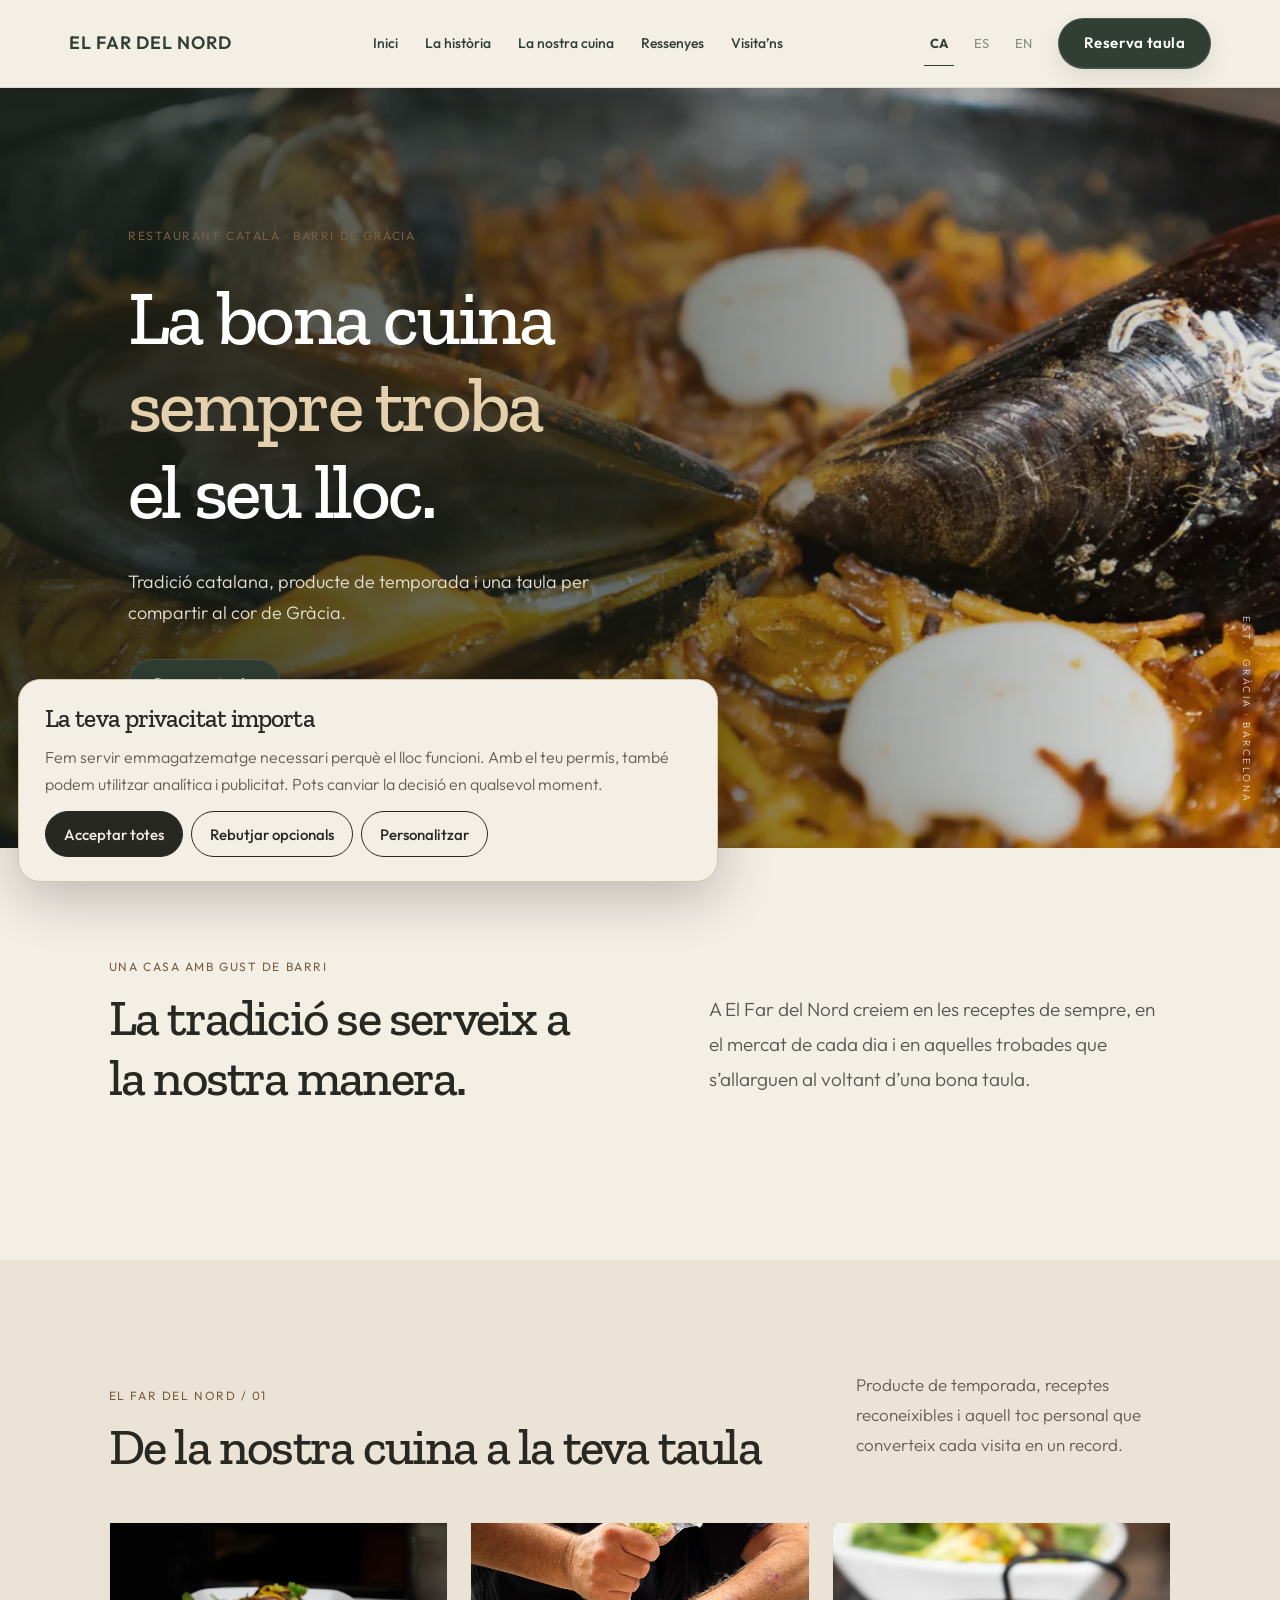
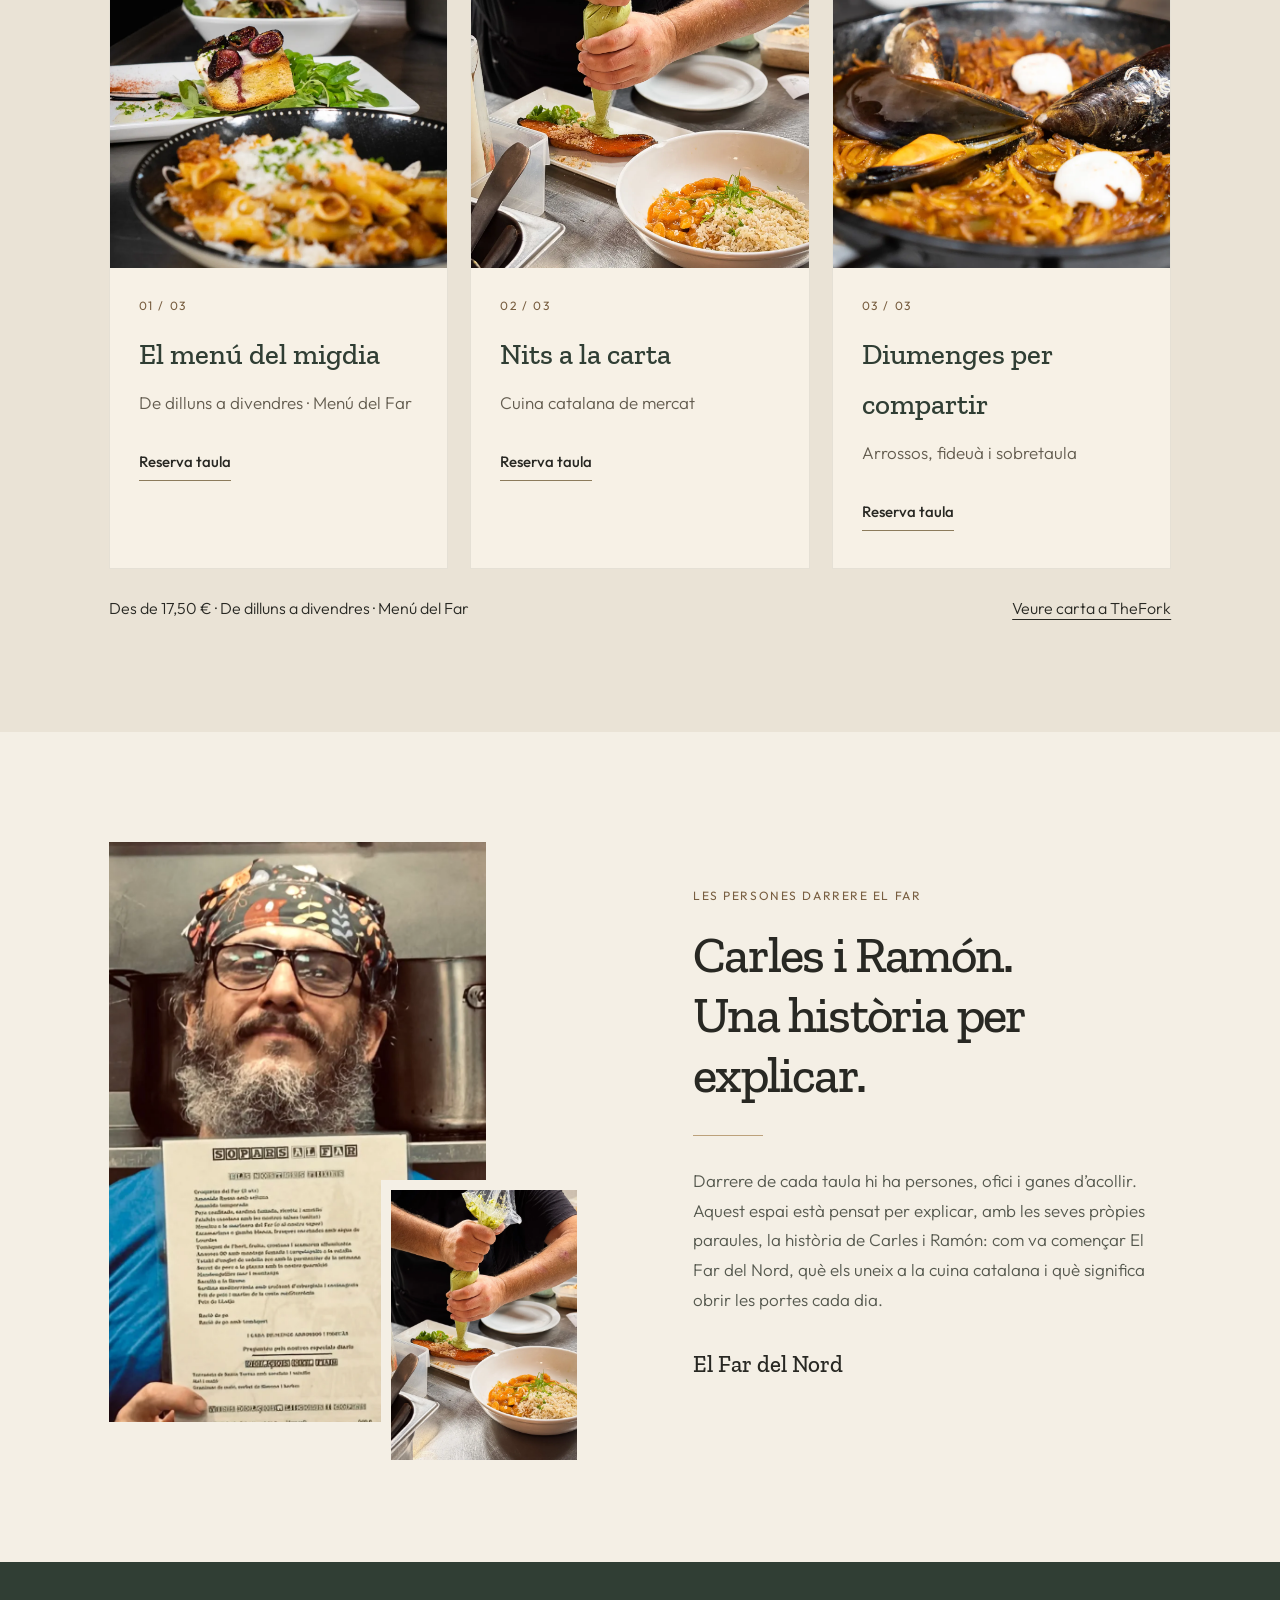
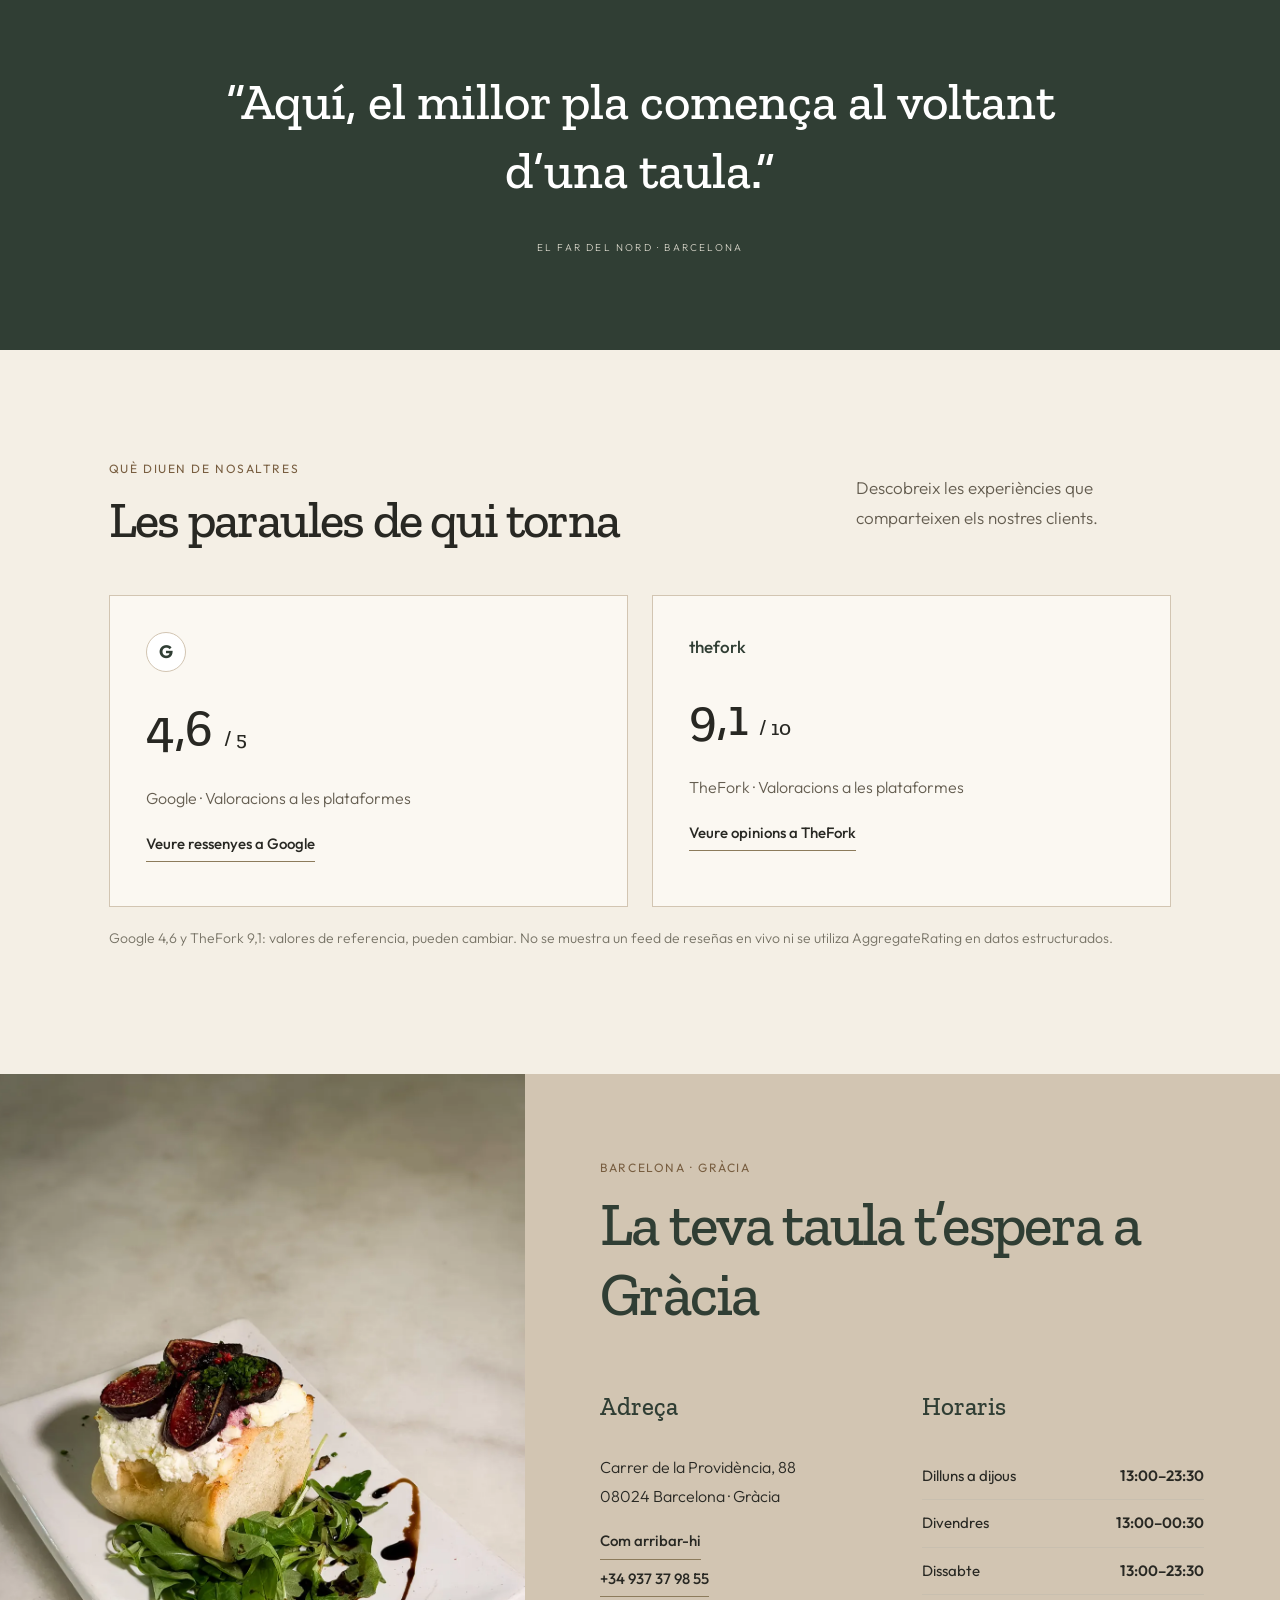
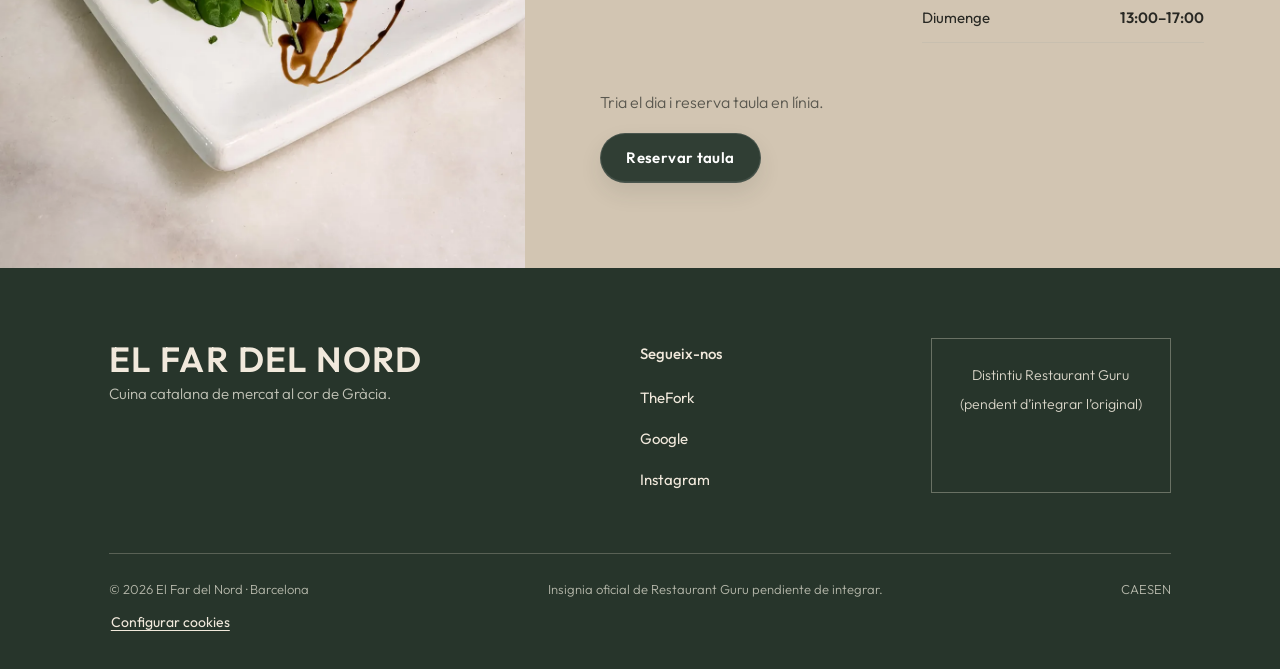
==== commit 25faf837: "Add files via upload" ====
--- a/index.html
+++ b/index.html
@@ -1,11 +1,11 @@
 <!DOCTYPE html>
-<html lang="ca"><head><script>window.dataLayer=window.dataLayer||[];function gtag(){dataLayer.push(arguments)}gtag('consent','default',{analytics_storage:'denied',ad_storage:'denied',ad_user_data:'denied',ad_personalization:'denied',functionality_storage:'granted',security_storage:'granted'});gtag('set','ads_data_redaction',true);</script><script defer src="assets/js/consent.js"></script><meta charset="utf-8"/><meta content="width=device-width, initial-scale=1" name="viewport"/><meta content="#f5f0e7" name="theme-color"/><title>El Far del Nord | Restaurant català a Gràcia, Barcelona</title><meta content="Descobreix El Far del Nord: cuina catalana de mercat i producte de temporada a Gràcia, Barcelona. Menú de migdia, carta i reserves." name="description"/><meta content="index,follow,max-image-preview:large" name="robots"/><link href="https://www.elfardelnord.com/" rel="canonical"/><link href="https://www.elfardelnord.com/" hreflang="ca" rel="alternate"/><link href="https://www.elfardelnord.com/es/" hreflang="es" rel="alternate"/><link href="https://www.elfardelnord.com/en/" hreflang="en" rel="alternate"/><link href="https://www.elfardelnord.com/" hreflang="x-default" rel="alternate"/><meta content="website" property="og:type"/><meta content="ca_ES" property="og:locale"/><meta content="El Far del Nord" property="og:site_name"/><meta content="El Far del Nord | Restaurant català a Gràcia, Barcelona" property="og:title"/><meta content="Descobreix El Far del Nord: cuina catalana de mercat i producte de temporada a Gràcia, Barcelona. Menú de migdia, carta i reserves." property="og:description"/><meta content="https://www.elfardelnord.com/" property="og:url"/><meta content="https://www.elfardelnord.com/assets/img/far-27.webp" property="og:image"/><meta content="Fideuà con mejillones en El Far del Nord" property="og:image:alt"/><meta content="summary_large_image" name="twitter:card"/><meta content="El Far del Nord | Restaurant català a Gràcia, Barcelona" name="twitter:title"/><meta content="Descobreix El Far del Nord: cuina catalana de mercat i producte de temporada a Gràcia, Barcelona. Menú de migdia, carta i reserves." name="twitter:description"/><meta content="https://www.elfardelnord.com/assets/img/far-27.webp" name="twitter:image"/><link href="assets/favicon.svg" rel="icon" type="image/svg+xml"/><link as="image" fetchpriority="high" href="assets/img/far-27.webp" rel="preload"/><link href="https://fonts.googleapis.com" rel="preconnect"/><link crossorigin="" href="https://fonts.gstatic.com" rel="preconnect"/><link href="https://fonts.googleapis.com/css2?family=Outfit:wght@300;400;500;600&amp;family=Zilla+Slab:wght@500;600&amp;display=swap" rel="stylesheet"/><link href="assets/css/site.min.css" rel="stylesheet"/><script type="application/ld+json">{"@context":"https://schema.org","@type":"Restaurant","@id":"https://www.elfardelnord.com/#restaurant","name":"El Far del Nord","url":"https://www.elfardelnord.com/","image":"https://www.elfardelnord.com/assets/img/far-27.webp","servesCuisine":["Catalan","Mediterranean"],"telephone":"+34937379855","priceRange":"€€","address":{"@type":"PostalAddress","streetAddress":"Carrer de la Providència, 88","addressLocality":"Barcelona","postalCode":"08024","addressRegion":"Catalunya","addressCountry":"ES"},"hasMenu":"https://www.thefork.es/restaurante/el-far-del-nord-r814443/menu","sameAs":["https://www.instagram.com/fardelnord/"],"acceptsReservations":true,"potentialAction":{"@type":"ReserveAction","target":"https://www.google.com/maps/reserve/v/dine/c/W364VXyCyhQ"},"openingHoursSpecification":[{"@type":"OpeningHoursSpecification","dayOfWeek":["Monday","Tuesday","Wednesday","Thursday"],"opens":"13:00","closes":"23:30"},{"@type":"OpeningHoursSpecification","dayOfWeek":"Friday","opens":"13:00","closes":"23:59"},{"@type":"OpeningHoursSpecification","dayOfWeek":"Saturday","opens":"13:00","closes":"23:30"},{"@type":"OpeningHoursSpecification","dayOfWeek":"Sunday","opens":"13:00","closes":"17:00"}]}</script><script defer="" src="assets/js/site.min.js"></script></head>
-<body><a class="skip" href="#contenido">Skip to content / Ir al contenido</a><header class="header" id="inicio"><a aria-label="El Far del Nord - home" class="wordmark" href="#inicio"><span class="mark">✦</span> EL FAR DEL NORD</a><nav aria-label="Main navigation" class="nav"><a href="#inicio">Inici</a><a href="#historia">La història</a><a href="#cocina">La nostra cuina</a><a href="#opiniones">Ressenyes</a><a href="#visitanos">Visita’ns</a></nav><div class="header-actions"><div aria-label="Languages" class="languages"><a aria-current="page" href="index.html" hreflang="ca" lang="ca">CA</a><a href="es/index.html" hreflang="es" lang="es">ES</a><a href="en/index.html" hreflang="en" lang="en">EN</a></div><a class="btn btn-dark navbook" href="https://www.google.com/maps/reserve/v/dine/c/W364VXyCyhQ" rel="noopener noreferrer" target="_blank">Reserva taula ↗</a><button aria-controls="mobile-nav" aria-expanded="false" aria-label="Menu" class="mobile-toggle" type="button">☰</button></div></header><nav aria-label="Mobile navigation" class="mobile-nav" hidden="" id="mobile-nav"><a href="#inicio">Inici</a><a href="#historia">La història</a><a href="#cocina">La nostra cuina</a><a href="#opiniones">Ressenyes</a><a href="#visitanos">Visita’ns</a><a class="btn btn-dark" href="https://www.google.com/maps/reserve/v/dine/c/W364VXyCyhQ" rel="noopener noreferrer" target="_blank">Reserva taula</a></nav>
-<main id="contenido"><section class="hero"><div aria-label="Fideuà tradicional catalana con mejillones" class="hero-img" role="img"></div><div class="hero-shade"></div><div class="hero-inner"><p class="eyebrow light">RESTAURANT CATALÀ · BARRI DE GRÀCIA</p><h1>La bona cuina<br/><em>sempre troba</em><br/>el seu lloc.</h1><p class="hero-sub">Tradició catalana, producte de temporada i una taula per compartir al cor de Gràcia.</p><div class="hero-cta"><a class="btn btn-gold" href="https://www.google.com/maps/reserve/v/dine/c/W364VXyCyhQ" rel="noopener noreferrer" target="_blank">Reserva taula <span>↗</span></a><a class="text-link" href="#cocina">Descobreix la nostra cuina ↓</a></div></div><div class="hero-side">EST. · GRÀCIA · BARCELONA</div></section>
-<section aria-labelledby="intro-title" class="intro section"><div><p class="eyebrow">UNA CASA AMB GUST DE BARRI</p><h2 id="intro-title">La tradició se serveix a la nostra manera.</h2></div><div class="intro-right"><p>A El Far del Nord creiem en les receptes de sempre, en el mercat de cada dia i en aquelles trobades que s’allarguen al voltant d’una bona taula.</p><span class="ornament">✳</span></div></section>
-<section class="cuisine section" id="cocina"><div class="section-heading"><div><p class="eyebrow">EL FAR DEL NORD / 01</p><h2>De la nostra cuina a la teva taula</h2></div><p>Producte de temporada, receptes reconeixibles i aquell toc personal que converteix cada visita en un record.</p></div><div class="food-grid"><article class="food-card"><div class="food-photo"><img alt="Platos de cocina catalana con pasta y verduras" height="1100" loading="lazy" src="assets/img/far-24.webp" width="850"/></div><div class="food-info"><p class="eyebrow">01 / 03</p><h3>El menú del migdia</h3><p>De dilluns a divendres · Menú del Far</p><a class="underlink" href="https://www.google.com/maps/reserve/v/dine/c/W364VXyCyhQ" rel="noopener noreferrer" target="_blank">Reserva taula <span aria-hidden="true">↗</span></a></div></article><article class="food-card"><div class="food-photo"><img alt="Cocinero terminando un plato con salsa de hierbas" height="1100" loading="lazy" src="assets/img/far-26.webp" width="850"/></div><div class="food-info"><p class="eyebrow">02 / 03</p><h3>Nits a la carta</h3><p>Cuina catalana de mercat</p><a class="underlink" href="https://www.google.com/maps/reserve/v/dine/c/W364VXyCyhQ" rel="noopener noreferrer" target="_blank">Reserva taula <span aria-hidden="true">↗</span></a></div></article><article class="food-card"><div class="food-photo"><img alt="Fideuà con mejillones servida en paella" height="1100" loading="lazy" src="assets/img/far-27.webp" width="850"/></div><div class="food-info"><p class="eyebrow">03 / 03</p><h3>Diumenges per compartir</h3><p>Arrossos, fideuà i sobretaula</p><a class="underlink" href="https://www.google.com/maps/reserve/v/dine/c/W364VXyCyhQ" rel="noopener noreferrer" target="_blank">Reserva taula <span aria-hidden="true">↗</span></a></div></article></div><div class="menu-bar"><span>Des de 17,50 € · De dilluns a divendres · Menú del Far</span><a href="https://www.thefork.es/restaurante/el-far-del-nord-r814443/menu" rel="noopener noreferrer" target="_blank">Veure carta a TheFork ↗</a></div></section>
-<section class="story section" id="historia"><div class="story-gallery"><img alt="Retrato de Ramón, uno de los propietarios de El Far del Nord, en la cocina del restaurante" height="1248" loading="lazy" src="assets/img/ramon-el-far-del-nord.webp" width="1050"/><div class="story-small"><img alt="Preparación artesanal de un plato en la cocina de El Far del Nord" height="1150" loading="lazy" src="assets/img/far-26.webp" width="850"/></div></div><div class="story-copy"><p class="eyebrow">LES PERSONES DARRERE EL FAR</p><h2>Carles i Ramón.<br/><em>Una història per explicar.</em></h2><div class="line"></div><p>Darrere de cada taula hi ha persones, ofici i ganes d’acollir. Aquest espai està pensat per explicar, amb les seves pròpies paraules, la història de Carles i Ramón: com va començar El Far del Nord, què els uneix a la cuina catalana i què significa obrir les portes cada dia.</p><p class="signature">El Far del Nord <span>✳</span></p></div></section>
-<section class="quote-banner"><p>✦</p><blockquote>“Aquí, el millor pla comença al voltant d’una taula.”</blockquote><span>EL FAR DEL NORD · BARCELONA</span></section>
-<section class="reviews section" id="opiniones"><div class="section-heading"><div><p class="eyebrow">QUÈ DIUEN DE NOSALTRES</p><h2>Les paraules de qui torna</h2></div><p>Descobreix les experiències que comparteixen els nostres clients.</p></div><div class="review-grid"><article class="review-card"><div class="review-top"><span class="review-mark">G</span><span class="review-stars">★★★★★</span></div><strong>4,6 <small>/ 5</small></strong><span>Google · Valoracions a les plataformes</span><a class="underlink" href="https://www.google.com/maps/search/?api=1&amp;query=El+Far+del+Nord+Providencia+88+Barcelona" rel="noopener noreferrer" target="_blank">Veure ressenyes a Google ↗</a></article><article class="review-card"><div class="review-top"><span class="fork-mark">thefork</span><span class="review-stars">★★★★★</span></div><strong>9,1 <small>/ 10</small></strong><span>TheFork · Valoracions a les plataformes</span><a class="underlink" href="https://www.thefork.es/restaurante/el-far-del-nord-r814443" rel="noopener noreferrer" target="_blank">Veure opinions a TheFork ↗</a></article></div><p class="disclaimer">Google 4,6 y TheFork 9,1: valores de referencia, pueden cambiar. No se muestra un feed de reseñas en vivo ni se utiliza AggregateRating en datos estructurados.</p></section>
-<section class="visit" id="visitanos"><div class="visit-image"><img alt="Tostada con higos y hojas verdes, plato de El Far del Nord" height="1100" loading="lazy" src="assets/img/far-10.webp" width="850"/></div><div class="visit-content"><p class="eyebrow">BARCELONA · GRÀCIA</p><h2>La teva taula t’espera a Gràcia</h2><div class="visit-col"><div><h3>Adreça</h3><address>Carrer de la Providència, 88<br/>08024 Barcelona · Gràcia</address><a class="underlink" href="https://www.google.com/maps/search/?api=1&amp;query=El+Far+del+Nord+Providencia+88+Barcelona" rel="noopener noreferrer" target="_blank">Com arribar-hi ↗</a><a class="underlink" href="tel:+34937379855">+34 937 37 98 55</a></div><div><h3>Horaris</h3><div class="hours-line"><span>Dilluns a dijous</span><strong>13:00–23:30</strong></div><div class="hours-line"><span>Divendres</span><strong>13:00–00:30</strong></div><div class="hours-line"><span>Dissabte</span><strong>13:00–23:30</strong></div><div class="hours-line"><span>Diumenge</span><strong>13:00–17:00</strong></div></div></div><div class="reserve-panel"><p>Tria el dia i reserva taula en línia.</p><a class="btn btn-gold" href="https://www.google.com/maps/reserve/v/dine/c/W364VXyCyhQ" rel="noopener noreferrer" target="_blank">Reservar taula ↗</a></div></div></section></main>
-<footer class="footer"><div class="footer-top"><div><a class="footer-brand" href="#inicio">EL FAR DEL NORD</a><p>Cuina catalana de mercat al cor de Gràcia.</p></div><div><strong>Segueix-nos</strong><div class="social-links"><a href="https://www.thefork.es/restaurante/el-far-del-nord-r814443" rel="noopener noreferrer" target="_blank">TheFork ↗</a><a href="https://www.google.com/maps/search/?api=1&amp;query=El+Far+del+Nord+Providencia+88+Barcelona" rel="noopener noreferrer" target="_blank">Google ↗</a><a href="https://www.instagram.com/fardelnord/" rel="noopener noreferrer" target="_blank">Instagram ↗</a></div></div><div class="award"><div class="award-icon">✹</div><small>Distintiu Restaurant Guru (pendent d’integrar l’original)</small></div></div><div class="footer-bottom"><span>© 2026 El Far del Nord · Barcelona</span><span>Insignia oficial de Restaurant Guru pendiente de integrar.</span><div class="footer-languages"><a aria-current="page" href="index.html" hreflang="ca" lang="ca">CA</a><a href="es/index.html" hreflang="es" lang="es">ES</a><a href="en/index.html" hreflang="en" lang="en">EN</a></div></div><button type="button" id="privacy-open" class="privacy-footer">Configurar cookies</button></footer><a class="floating-book" href="https://www.google.com/maps/reserve/v/dine/c/W364VXyCyhQ" rel="noopener noreferrer" target="_blank">Reserva taula ↗</a><aside class="privacy-banner" id="privacy-banner" role="region" aria-label="La teva privacitat importa" hidden><h2>La teva privacitat importa</h2><p>Fem servir emmagatzematge necessari perquè el lloc funcioni. Amb el teu permís, també podem utilitzar analítica i publicitat. Pots canviar la decisió en qualsevol moment.</p><div class="privacy-actions"><button type="button" class="privacy-action primary" id="privacy-accept">Acceptar totes</button><button type="button" class="privacy-action" id="privacy-reject">Rebutjar opcionals</button><button type="button" class="privacy-action" id="privacy-custom">Personalitzar</button></div></aside><div id="privacy-dialog" class="privacy-backdrop" hidden><section class="privacy-dialog" role="dialog" aria-modal="true" aria-labelledby="privacy-dialog-title"><div class="privacy-head"><h2 id="privacy-dialog-title" tabindex="-1">Configurar cookies</h2><button class="privacy-close" id="privacy-close" aria-label="Close" type="button">×</button></div><p>Les preferències es guarden en aquest navegador. Les categories opcionals només s’activen si dones el teu consentiment. Aquest text informatiu s’ha de completar amb la política de privacitat i cookies definitiva del restaurant.</p><div class="privacy-option"><span>Necessàries (sempre actives)</span><input aria-label="Necessàries (sempre actives)" type="checkbox" checked disabled></div><label class="privacy-option"><span>Analítica</span><input id="privacy-analytics" type="checkbox"></label><label class="privacy-option"><span>Publicitat i personalització</span><input id="privacy-ads" type="checkbox"></label><div class="privacy-actions"><button type="button" class="privacy-action primary" id="privacy-save">Desar preferències</button></div></section></div></body></html>+<html lang="ca"><head><script>window.dataLayer=window.dataLayer||[];function gtag(){dataLayer.push(arguments)}gtag('consent','default',{analytics_storage:'denied',ad_storage:'denied',ad_user_data:'denied',ad_personalization:'denied',functionality_storage:'granted',security_storage:'granted'});gtag('set','ads_data_redaction',true);</script><script defer src="assets/js/consent.js"></script><meta charset="utf-8"/><meta content="width=device-width, initial-scale=1" name="viewport"/><meta content="#f5f0e7" name="theme-color"/><title>El Far del Nord | Restaurant català a Gràcia, Barcelona</title><meta content="Descobreix El Far del Nord: cuina catalana de mercat i producte de temporada a Gràcia, Barcelona. Menú de migdia, carta i reserves." name="description"/><meta content="index,follow,max-image-preview:large" name="robots"/><link href="https://www.elfardelnord.com/" rel="canonical"/><link href="https://www.elfardelnord.com/" hreflang="ca" rel="alternate"/><link href="https://www.elfardelnord.com/es/" hreflang="es" rel="alternate"/><link href="https://www.elfardelnord.com/en/" hreflang="en" rel="alternate"/><link href="https://www.elfardelnord.com/" hreflang="x-default" rel="alternate"/><meta content="website" property="og:type"/><meta content="ca_ES" property="og:locale"/><meta content="El Far del Nord" property="og:site_name"/><meta content="El Far del Nord | Restaurant català a Gràcia, Barcelona" property="og:title"/><meta content="Descobreix El Far del Nord: cuina catalana de mercat i producte de temporada a Gràcia, Barcelona. Menú de migdia, carta i reserves." property="og:description"/><meta content="https://www.elfardelnord.com/" property="og:url"/><meta content="https://www.elfardelnord.com/assets/img/open-graph-el-far-del-nord.jpg" property="og:image"/><meta content="Fideuà con mejillones en El Far del Nord" property="og:image:alt"/><meta content="1200" property="og:image:width"/><meta content="630" property="og:image:height"/><meta content="summary_large_image" name="twitter:card"/><meta content="El Far del Nord | Restaurant català a Gràcia, Barcelona" name="twitter:title"/><meta content="Descobreix El Far del Nord: cuina catalana de mercat i producte de temporada a Gràcia, Barcelona. Menú de migdia, carta i reserves." name="twitter:description"/><meta content="https://www.elfardelnord.com/assets/img/open-graph-el-far-del-nord.jpg" name="twitter:image"/><link href="assets/favicon.svg" rel="icon" type="image/svg+xml"/><link as="image" fetchpriority="high" href="assets/img/far-27.webp" rel="preload"/><link href="https://fonts.googleapis.com" rel="preconnect"/><link crossorigin="" href="https://fonts.gstatic.com" rel="preconnect"/><link href="https://fonts.googleapis.com/css2?family=Outfit:wght@300;400;500;600&amp;family=Zilla+Slab:wght@500;600&amp;display=swap" rel="stylesheet"/><link href="assets/css/site.min.css" rel="stylesheet"/><script type="application/ld+json">{"@context":"https://schema.org","@type":"Restaurant","@id":"https://www.elfardelnord.com/#restaurant","name":"El Far del Nord","url":"https://www.elfardelnord.com/","image":"https://www.elfardelnord.com/assets/img/open-graph-el-far-del-nord.jpg","servesCuisine":["Catalan","Mediterranean"],"telephone":"+34937379855","priceRange":"€€","address":{"@type":"PostalAddress","streetAddress":"Carrer de la Providència, 88","addressLocality":"Barcelona","postalCode":"08024","addressRegion":"Catalunya","addressCountry":"ES"},"hasMenu":"https://www.thefork.es/restaurante/el-far-del-nord-r814443/menu","sameAs":["https://www.instagram.com/fardelnord/"],"acceptsReservations":true,"potentialAction":{"@type":"ReserveAction","target":"https://www.google.com/maps/reserve/v/dine/c/W364VXyCyhQ"},"openingHoursSpecification":[{"@type":"OpeningHoursSpecification","dayOfWeek":["Monday","Tuesday","Wednesday","Thursday"],"opens":"13:00","closes":"23:30"},{"@type":"OpeningHoursSpecification","dayOfWeek":"Friday","opens":"13:00","closes":"23:59"},{"@type":"OpeningHoursSpecification","dayOfWeek":"Saturday","opens":"13:00","closes":"23:30"},{"@type":"OpeningHoursSpecification","dayOfWeek":"Sunday","opens":"13:00","closes":"17:00"}]}</script><script defer="" src="assets/js/site.min.js"></script></head>
+<body><a class="skip" href="#contenido">Skip to content / Ir al contenido</a><header class="header" id="inicio"><a aria-label="El Far del Nord - home" class="wordmark" href="#inicio">EL FAR DEL NORD</a><nav aria-label="Main navigation" class="nav"><a href="#inicio">Inici</a><a href="#historia">La història</a><a href="#cocina">La nostra cuina</a><a href="#opiniones">Ressenyes</a><a href="#visitanos">Visita’ns</a></nav><div class="header-actions"><div aria-label="Languages" class="languages"><a aria-current="page" href="index.html" hreflang="ca" lang="ca">CA</a><a href="es/index.html" hreflang="es" lang="es">ES</a><a href="en/index.html" hreflang="en" lang="en">EN</a></div><a class="btn btn-dark navbook" href="https://www.google.com/maps/reserve/v/dine/c/W364VXyCyhQ" rel="noopener noreferrer" target="_blank">Reserva taula </a><button aria-controls="mobile-nav" aria-expanded="false" aria-label="Abrir menú" class="mobile-toggle" type="button"></button></div></header><nav aria-label="Mobile navigation" class="mobile-nav" hidden="" id="mobile-nav"><a href="#inicio">Inici</a><a href="#historia">La història</a><a href="#cocina">La nostra cuina</a><a href="#opiniones">Ressenyes</a><a href="#visitanos">Visita’ns</a><a class="btn btn-dark" href="https://www.google.com/maps/reserve/v/dine/c/W364VXyCyhQ" rel="noopener noreferrer" target="_blank">Reserva taula</a></nav>
+<main id="contenido"><section class="hero"><div aria-label="Fideuà tradicional catalana con mejillones" class="hero-img" role="img"></div><div class="hero-shade"></div><div class="hero-inner"><p class="eyebrow light">RESTAURANT CATALÀ · BARRI DE GRÀCIA</p><h1>La bona cuina<br/><em>sempre troba</em><br/>el seu lloc.</h1><p class="hero-sub">Tradició catalana, producte de temporada i una taula per compartir al cor de Gràcia.</p><div class="hero-cta"><a class="btn btn-gold" href="https://www.google.com/maps/reserve/v/dine/c/W364VXyCyhQ" rel="noopener noreferrer" target="_blank">Reserva taula </a><a class="text-link" href="#cocina">Descobreix la nostra cuina </a></div></div><div class="hero-side">EST. · GRÀCIA · BARCELONA</div></section>
+<section aria-labelledby="intro-title" class="intro section"><div><p class="eyebrow">UNA CASA AMB GUST DE BARRI</p><h2 id="intro-title">La tradició se serveix a la nostra manera.</h2></div><div class="intro-right"><p>A El Far del Nord creiem en les receptes de sempre, en el mercat de cada dia i en aquelles trobades que s’allarguen al voltant d’una bona taula.</p></div></section>
+<section class="cuisine section" id="cocina"><div class="section-heading"><div><p class="eyebrow">EL FAR DEL NORD / 01</p><h2>De la nostra cuina a la teva taula</h2></div><p>Producte de temporada, receptes reconeixibles i aquell toc personal que converteix cada visita en un record.</p></div><div class="food-grid"><article class="food-card"><div class="food-photo"><img alt="Platos de cocina catalana con pasta y verduras" height="1100" loading="lazy" src="assets/img/far-24.webp" width="850"/></div><div class="food-info"><p class="eyebrow">01 / 03</p><h3>El menú del migdia</h3><p>De dilluns a divendres · Menú del Far</p><a class="underlink" href="https://www.google.com/maps/reserve/v/dine/c/W364VXyCyhQ" rel="noopener noreferrer" target="_blank">Reserva taula </a></div></article><article class="food-card"><div class="food-photo"><img alt="Cocinero terminando un plato con salsa de hierbas" height="1100" loading="lazy" src="assets/img/far-26.webp" width="850"/></div><div class="food-info"><p class="eyebrow">02 / 03</p><h3>Nits a la carta</h3><p>Cuina catalana de mercat</p><a class="underlink" href="https://www.google.com/maps/reserve/v/dine/c/W364VXyCyhQ" rel="noopener noreferrer" target="_blank">Reserva taula </a></div></article><article class="food-card"><div class="food-photo"><img alt="Fideuà con mejillones servida en paella" height="1100" loading="lazy" src="assets/img/far-27.webp" width="850"/></div><div class="food-info"><p class="eyebrow">03 / 03</p><h3>Diumenges per compartir</h3><p>Arrossos, fideuà i sobretaula</p><a class="underlink" href="https://www.google.com/maps/reserve/v/dine/c/W364VXyCyhQ" rel="noopener noreferrer" target="_blank">Reserva taula </a></div></article></div><div class="menu-bar"><span>Des de 17,50 € · De dilluns a divendres · Menú del Far</span><a href="https://www.thefork.es/restaurante/el-far-del-nord-r814443/menu" rel="noopener noreferrer" target="_blank">Veure carta a TheFork </a></div></section>
+<section class="story section" id="historia"><div class="story-gallery"><img alt="Retrato de Ramón, uno de los propietarios de El Far del Nord, en la cocina del restaurante" height="1248" loading="lazy" src="assets/img/ramon-el-far-del-nord.webp" width="1050"/><div class="story-small"><img alt="Preparación artesanal de un plato en la cocina de El Far del Nord" height="1150" loading="lazy" src="assets/img/far-26.webp" width="850"/></div></div><div class="story-copy"><p class="eyebrow">LES PERSONES DARRERE EL FAR</p><h2>Carles i Ramón.<br/><em>Una història per explicar.</em></h2><div class="line"></div><p>Darrere de cada taula hi ha persones, ofici i ganes d’acollir. Aquest espai està pensat per explicar, amb les seves pròpies paraules, la història de Carles i Ramón: com va començar El Far del Nord, què els uneix a la cuina catalana i què significa obrir les portes cada dia.</p><p class="signature">El Far del Nord</p></div></section>
+<section class="quote-banner"><blockquote>“Aquí, el millor pla comença al voltant d’una taula.”</blockquote><span>EL FAR DEL NORD · BARCELONA</span></section>
+<section class="reviews section" id="opiniones"><div class="section-heading"><div><p class="eyebrow">QUÈ DIUEN DE NOSALTRES</p><h2>Les paraules de qui torna</h2></div><p>Descobreix les experiències que comparteixen els nostres clients.</p></div><div class="review-grid"><article class="review-card"><div class="review-top"><span class="review-mark">G</span></div><strong>4,6 <small>/ 5</small></strong><span>Google · Valoracions a les plataformes</span><a class="underlink" href="https://www.google.com/maps/search/?api=1&amp;query=El+Far+del+Nord+Providencia+88+Barcelona" rel="noopener noreferrer" target="_blank">Veure ressenyes a Google </a></article><article class="review-card"><div class="review-top"><span class="fork-mark">thefork</span></div><strong>9,1 <small>/ 10</small></strong><span>TheFork · Valoracions a les plataformes</span><a class="underlink" href="https://www.thefork.es/restaurante/el-far-del-nord-r814443" rel="noopener noreferrer" target="_blank">Veure opinions a TheFork </a></article></div><p class="disclaimer">Google 4,6 y TheFork 9,1: valores de referencia, pueden cambiar. No se muestra un feed de reseñas en vivo ni se utiliza AggregateRating en datos estructurados.</p></section>
+<section class="visit" id="visitanos"><div class="visit-image"><img alt="Tostada con higos y hojas verdes, plato de El Far del Nord" height="1100" loading="lazy" src="assets/img/far-10.webp" width="850"/></div><div class="visit-content"><p class="eyebrow">BARCELONA · GRÀCIA</p><h2>La teva taula t’espera a Gràcia</h2><div class="visit-col"><div><h3>Adreça</h3><address>Carrer de la Providència, 88<br/>08024 Barcelona · Gràcia</address><a class="underlink" href="https://www.google.com/maps/search/?api=1&amp;query=El+Far+del+Nord+Providencia+88+Barcelona" rel="noopener noreferrer" target="_blank">Com arribar-hi </a><a class="underlink" href="tel:+34937379855">+34 937 37 98 55</a></div><div><h3>Horaris</h3><div class="hours-line"><span>Dilluns a dijous</span><strong>13:00–23:30</strong></div><div class="hours-line"><span>Divendres</span><strong>13:00–00:30</strong></div><div class="hours-line"><span>Dissabte</span><strong>13:00–23:30</strong></div><div class="hours-line"><span>Diumenge</span><strong>13:00–17:00</strong></div></div></div><div class="reserve-panel"><p>Tria el dia i reserva taula en línia.</p><a class="btn btn-gold" href="https://www.google.com/maps/reserve/v/dine/c/W364VXyCyhQ" rel="noopener noreferrer" target="_blank">Reservar taula </a></div></div></section></main>
+<footer class="footer"><div class="footer-top"><div><a class="footer-brand" href="#inicio">EL FAR DEL NORD</a><p>Cuina catalana de mercat al cor de Gràcia.</p></div><div><strong>Segueix-nos</strong><div class="social-links"><a href="https://www.thefork.es/restaurante/el-far-del-nord-r814443" rel="noopener noreferrer" target="_blank">TheFork </a><a href="https://www.google.com/maps/search/?api=1&amp;query=El+Far+del+Nord+Providencia+88+Barcelona" rel="noopener noreferrer" target="_blank">Google </a><a href="https://www.instagram.com/fardelnord/" rel="noopener noreferrer" target="_blank">Instagram </a></div></div><div class="award"><small>Distintiu Restaurant Guru (pendent d’integrar l’original)</small></div></div><div class="footer-bottom"><span>© 2026 El Far del Nord · Barcelona</span><span>Insignia oficial de Restaurant Guru pendiente de integrar.</span><div class="footer-languages"><a aria-current="page" href="index.html" hreflang="ca" lang="ca">CA</a><a href="es/index.html" hreflang="es" lang="es">ES</a><a href="en/index.html" hreflang="en" lang="en">EN</a></div></div><button type="button" id="privacy-open" class="privacy-footer">Configurar cookies</button></footer><a class="floating-book" href="https://www.google.com/maps/reserve/v/dine/c/W364VXyCyhQ" rel="noopener noreferrer" target="_blank">Reserva taula </a><aside class="privacy-banner" id="privacy-banner" role="region" aria-label="La teva privacitat importa" hidden><h2>La teva privacitat importa</h2><p>Fem servir emmagatzematge necessari perquè el lloc funcioni. Amb el teu permís, també podem utilitzar analítica i publicitat. Pots canviar la decisió en qualsevol moment.</p><div class="privacy-actions"><button type="button" class="privacy-action primary" id="privacy-accept">Acceptar totes</button><button type="button" class="privacy-action" id="privacy-reject">Rebutjar opcionals</button><button type="button" class="privacy-action" id="privacy-custom">Personalitzar</button></div></aside><div id="privacy-dialog" class="privacy-backdrop" hidden><section class="privacy-dialog" role="dialog" aria-modal="true" aria-labelledby="privacy-dialog-title"><div class="privacy-head"><h2 id="privacy-dialog-title" tabindex="-1">Configurar cookies</h2><button class="privacy-close" id="privacy-close" aria-label="Close" type="button">×</button></div><p>Les preferències es guarden en aquest navegador. Les categories opcionals només s’activen si dones el teu consentiment. Aquest text informatiu s’ha de completar amb la política de privacitat i cookies definitiva del restaurant.</p><div class="privacy-option"><span>Necessàries (sempre actives)</span><input aria-label="Necessàries (sempre actives)" type="checkbox" checked disabled></div><label class="privacy-option"><span>Analítica</span><input id="privacy-analytics" type="checkbox"></label><label class="privacy-option"><span>Publicitat i personalització</span><input id="privacy-ads" type="checkbox"></label><div class="privacy-actions"><button type="button" class="privacy-action primary" id="privacy-save">Desar preferències</button></div></section></div></body></html>
--- a/assets/css/site.min.css
+++ b/assets/css/site.min.css
@@ -145,3 +145,20 @@
  .floating-book{width:auto;max-width:calc(100vw - 36px);right:18px;bottom:18px}
  .privacy-banner{bottom:8px}
 }
+
+
+/* Ajustes móvil + Open Graph prep */
+.mobile-toggle{-webkit-appearance:none;appearance:none;-webkit-tap-highlight-color:transparent;color:var(--green);display:none;align-items:center;justify-content:center;gap:4px;flex-direction:column;border:1px solid rgba(48,62,52,.16);border-radius:999px;background:rgba(255,255,255,.62);padding:0 11px;box-shadow:0 8px 20px rgba(48,62,52,.08)}
+.mobile-toggle span{display:block;width:18px;height:2px;border-radius:999px;background:currentColor;transition:transform .24s ease,opacity .18s ease}
+.mobile-toggle[aria-expanded="true"] span:nth-child(1){transform:translateY(6px) rotate(45deg)}
+.mobile-toggle[aria-expanded="true"] span:nth-child(2){opacity:0}
+.mobile-toggle[aria-expanded="true"] span:nth-child(3){transform:translateY(-6px) rotate(-45deg)}
+.mobile-nav{border-top:1px solid rgba(48,62,52,.08)}
+.mobile-nav a{font-size:17px;color:var(--ink)}
+.review-mark{color:var(--green);background:#fff;border:1px solid var(--line);width:40px;height:40px;border-radius:999px;display:grid;place-items:center;font-size:18px;line-height:1}
+.fork-mark{font-size:17px;color:var(--green)}
+@media(max-width:950px){.mobile-toggle{display:inline-flex}}
+@media(max-width:530px){.mobile-toggle{min-width:46px;min-height:46px;padding:0 12px;background:#f8f4ec}.header{padding:0 4.5%}}
+
+/* Sin iconografía decorativa: no se generan flechas ni estrellas por CSS. */
+.mark,.ornament,.award-icon,.review-stars{display:none!important}
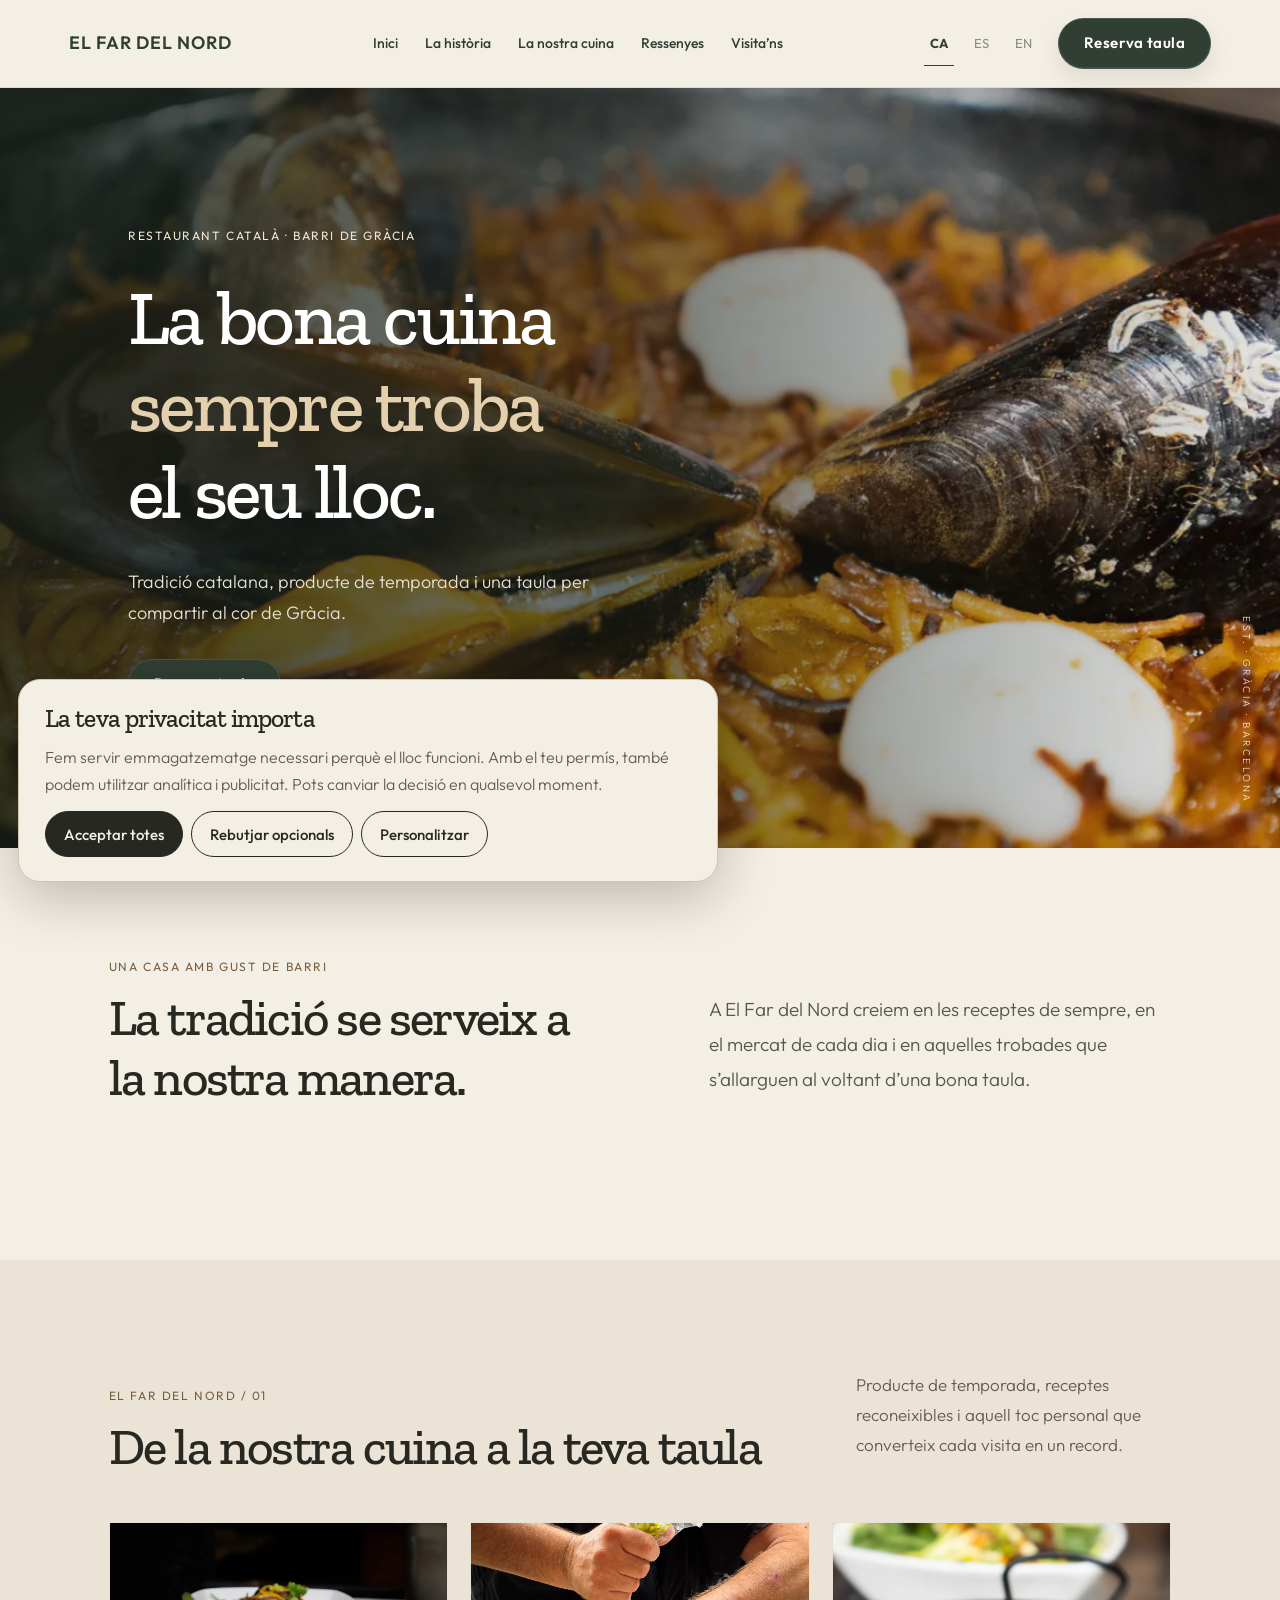
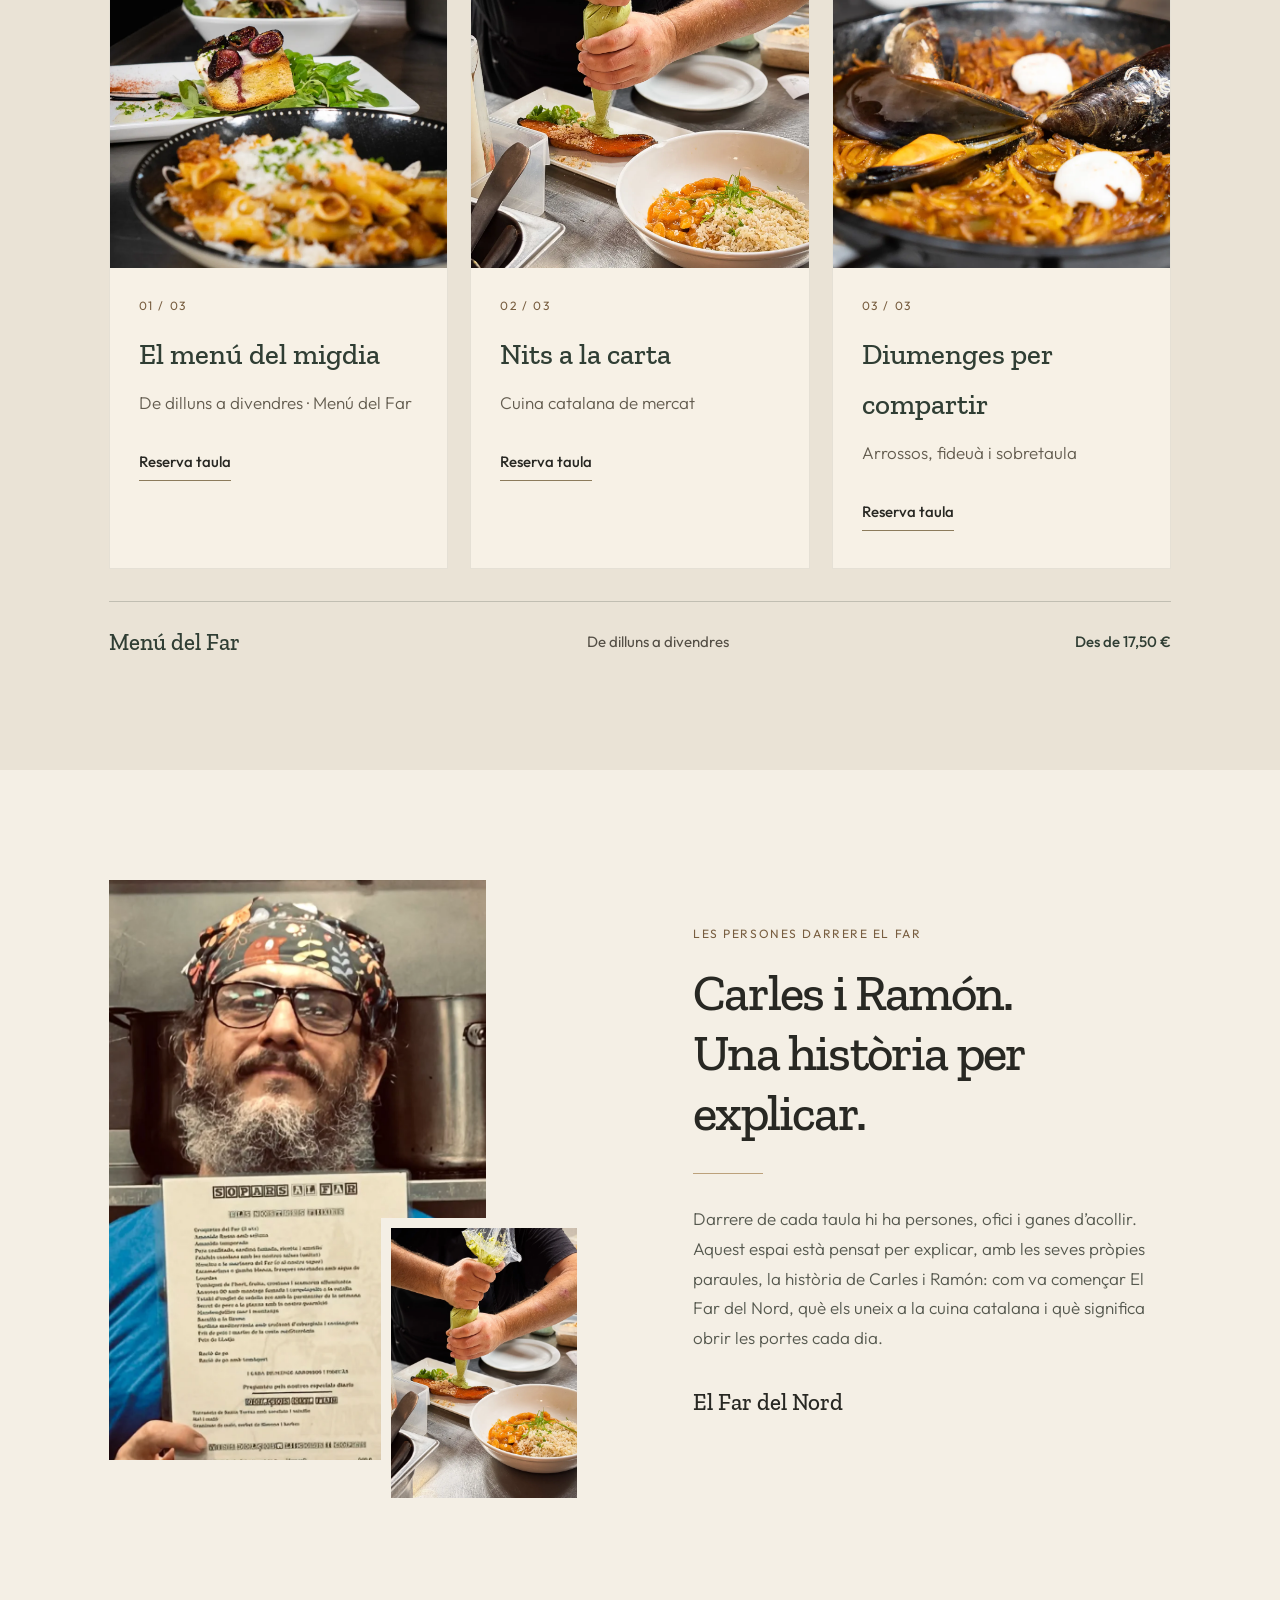
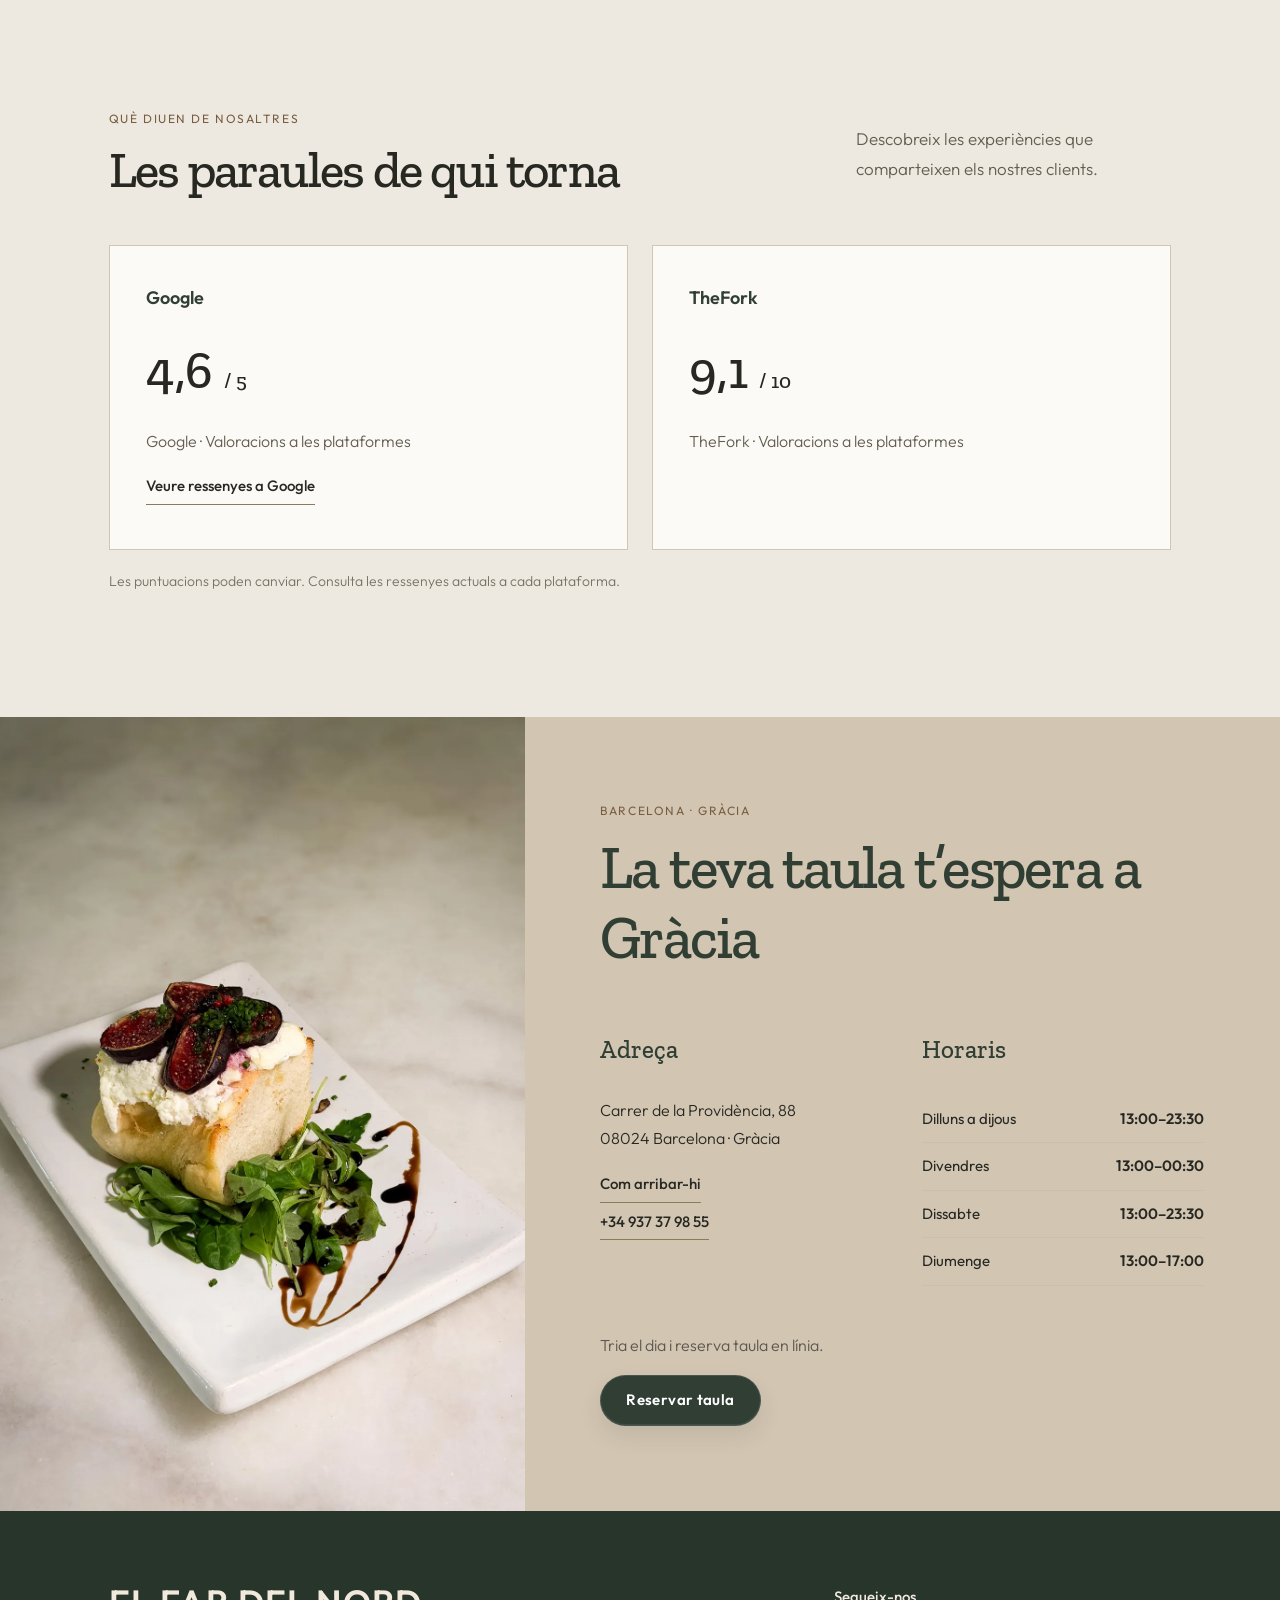
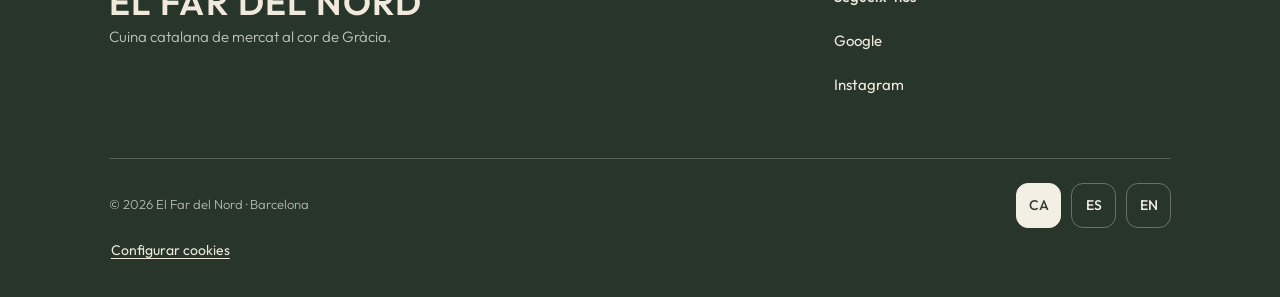
==== commit 74c44edc: "Add files via upload" ====
--- a/index.html
+++ b/index.html
@@ -1,11 +1,12 @@
 <!DOCTYPE html>
-<html lang="ca"><head><script>window.dataLayer=window.dataLayer||[];function gtag(){dataLayer.push(arguments)}gtag('consent','default',{analytics_storage:'denied',ad_storage:'denied',ad_user_data:'denied',ad_personalization:'denied',functionality_storage:'granted',security_storage:'granted'});gtag('set','ads_data_redaction',true);</script><script defer src="assets/js/consent.js"></script><meta charset="utf-8"/><meta content="width=device-width, initial-scale=1" name="viewport"/><meta content="#f5f0e7" name="theme-color"/><title>El Far del Nord | Restaurant català a Gràcia, Barcelona</title><meta content="Descobreix El Far del Nord: cuina catalana de mercat i producte de temporada a Gràcia, Barcelona. Menú de migdia, carta i reserves." name="description"/><meta content="index,follow,max-image-preview:large" name="robots"/><link href="https://www.elfardelnord.com/" rel="canonical"/><link href="https://www.elfardelnord.com/" hreflang="ca" rel="alternate"/><link href="https://www.elfardelnord.com/es/" hreflang="es" rel="alternate"/><link href="https://www.elfardelnord.com/en/" hreflang="en" rel="alternate"/><link href="https://www.elfardelnord.com/" hreflang="x-default" rel="alternate"/><meta content="website" property="og:type"/><meta content="ca_ES" property="og:locale"/><meta content="El Far del Nord" property="og:site_name"/><meta content="El Far del Nord | Restaurant català a Gràcia, Barcelona" property="og:title"/><meta content="Descobreix El Far del Nord: cuina catalana de mercat i producte de temporada a Gràcia, Barcelona. Menú de migdia, carta i reserves." property="og:description"/><meta content="https://www.elfardelnord.com/" property="og:url"/><meta content="https://www.elfardelnord.com/assets/img/open-graph-el-far-del-nord.jpg" property="og:image"/><meta content="Fideuà con mejillones en El Far del Nord" property="og:image:alt"/><meta content="1200" property="og:image:width"/><meta content="630" property="og:image:height"/><meta content="summary_large_image" name="twitter:card"/><meta content="El Far del Nord | Restaurant català a Gràcia, Barcelona" name="twitter:title"/><meta content="Descobreix El Far del Nord: cuina catalana de mercat i producte de temporada a Gràcia, Barcelona. Menú de migdia, carta i reserves." name="twitter:description"/><meta content="https://www.elfardelnord.com/assets/img/open-graph-el-far-del-nord.jpg" name="twitter:image"/><link href="assets/favicon.svg" rel="icon" type="image/svg+xml"/><link as="image" fetchpriority="high" href="assets/img/far-27.webp" rel="preload"/><link href="https://fonts.googleapis.com" rel="preconnect"/><link crossorigin="" href="https://fonts.gstatic.com" rel="preconnect"/><link href="https://fonts.googleapis.com/css2?family=Outfit:wght@300;400;500;600&amp;family=Zilla+Slab:wght@500;600&amp;display=swap" rel="stylesheet"/><link href="assets/css/site.min.css" rel="stylesheet"/><script type="application/ld+json">{"@context":"https://schema.org","@type":"Restaurant","@id":"https://www.elfardelnord.com/#restaurant","name":"El Far del Nord","url":"https://www.elfardelnord.com/","image":"https://www.elfardelnord.com/assets/img/open-graph-el-far-del-nord.jpg","servesCuisine":["Catalan","Mediterranean"],"telephone":"+34937379855","priceRange":"€€","address":{"@type":"PostalAddress","streetAddress":"Carrer de la Providència, 88","addressLocality":"Barcelona","postalCode":"08024","addressRegion":"Catalunya","addressCountry":"ES"},"hasMenu":"https://www.thefork.es/restaurante/el-far-del-nord-r814443/menu","sameAs":["https://www.instagram.com/fardelnord/"],"acceptsReservations":true,"potentialAction":{"@type":"ReserveAction","target":"https://www.google.com/maps/reserve/v/dine/c/W364VXyCyhQ"},"openingHoursSpecification":[{"@type":"OpeningHoursSpecification","dayOfWeek":["Monday","Tuesday","Wednesday","Thursday"],"opens":"13:00","closes":"23:30"},{"@type":"OpeningHoursSpecification","dayOfWeek":"Friday","opens":"13:00","closes":"23:59"},{"@type":"OpeningHoursSpecification","dayOfWeek":"Saturday","opens":"13:00","closes":"23:30"},{"@type":"OpeningHoursSpecification","dayOfWeek":"Sunday","opens":"13:00","closes":"17:00"}]}</script><script defer="" src="assets/js/site.min.js"></script></head>
-<body><a class="skip" href="#contenido">Skip to content / Ir al contenido</a><header class="header" id="inicio"><a aria-label="El Far del Nord - home" class="wordmark" href="#inicio">EL FAR DEL NORD</a><nav aria-label="Main navigation" class="nav"><a href="#inicio">Inici</a><a href="#historia">La història</a><a href="#cocina">La nostra cuina</a><a href="#opiniones">Ressenyes</a><a href="#visitanos">Visita’ns</a></nav><div class="header-actions"><div aria-label="Languages" class="languages"><a aria-current="page" href="index.html" hreflang="ca" lang="ca">CA</a><a href="es/index.html" hreflang="es" lang="es">ES</a><a href="en/index.html" hreflang="en" lang="en">EN</a></div><a class="btn btn-dark navbook" href="https://www.google.com/maps/reserve/v/dine/c/W364VXyCyhQ" rel="noopener noreferrer" target="_blank">Reserva taula </a><button aria-controls="mobile-nav" aria-expanded="false" aria-label="Abrir menú" class="mobile-toggle" type="button"></button></div></header><nav aria-label="Mobile navigation" class="mobile-nav" hidden="" id="mobile-nav"><a href="#inicio">Inici</a><a href="#historia">La història</a><a href="#cocina">La nostra cuina</a><a href="#opiniones">Ressenyes</a><a href="#visitanos">Visita’ns</a><a class="btn btn-dark" href="https://www.google.com/maps/reserve/v/dine/c/W364VXyCyhQ" rel="noopener noreferrer" target="_blank">Reserva taula</a></nav>
+
+<html lang="ca"><head><script>window.dataLayer=window.dataLayer||[];function gtag(){dataLayer.push(arguments)}gtag('consent','default',{analytics_storage:'denied',ad_storage:'denied',ad_user_data:'denied',ad_personalization:'denied',functionality_storage:'granted',security_storage:'granted'});gtag('set','ads_data_redaction',true);</script><script defer="" src="assets/js/consent.js"></script><meta charset="utf-8"/><meta content="width=device-width, initial-scale=1" name="viewport"/><meta content="#f5f0e7" name="theme-color"/><title>El Far del Nord | Restaurant català a Gràcia, Barcelona</title><meta content="Descobreix El Far del Nord: cuina catalana de mercat i producte de temporada a Gràcia, Barcelona. Menú de migdia, carta i reserves." name="description"/><meta content="index,follow,max-image-preview:large" name="robots"/><link href="https://www.elfardelnord.com/" rel="canonical"/><link href="https://www.elfardelnord.com/" hreflang="ca" rel="alternate"/><link href="https://www.elfardelnord.com/es/" hreflang="es" rel="alternate"/><link href="https://www.elfardelnord.com/en/" hreflang="en" rel="alternate"/><link href="https://www.elfardelnord.com/" hreflang="x-default" rel="alternate"/><meta content="website" property="og:type"/><meta content="ca_ES" property="og:locale"/><meta content="El Far del Nord" property="og:site_name"/><meta content="El Far del Nord | Restaurant català a Gràcia, Barcelona" property="og:title"/><meta content="Descobreix El Far del Nord: cuina catalana de mercat i producte de temporada a Gràcia, Barcelona. Menú de migdia, carta i reserves." property="og:description"/><meta content="https://www.elfardelnord.com/" property="og:url"/><meta content="https://www.elfardelnord.com/assets/img/open-graph-el-far-del-nord.jpg" property="og:image"/><meta content="Fideuà con mejillones en El Far del Nord" property="og:image:alt"/><meta content="1200" property="og:image:width"/><meta content="630" property="og:image:height"/><meta content="summary_large_image" name="twitter:card"/><meta content="El Far del Nord | Restaurant català a Gràcia, Barcelona" name="twitter:title"/><meta content="Descobreix El Far del Nord: cuina catalana de mercat i producte de temporada a Gràcia, Barcelona. Menú de migdia, carta i reserves." name="twitter:description"/><meta content="https://www.elfardelnord.com/assets/img/open-graph-el-far-del-nord.jpg" name="twitter:image"/><link href="assets/favicon.svg" rel="icon" type="image/svg+xml"/><link as="image" fetchpriority="high" href="assets/img/far-27.webp" rel="preload"/><link href="https://fonts.googleapis.com" rel="preconnect"/><link crossorigin="" href="https://fonts.gstatic.com" rel="preconnect"/><link href="https://fonts.googleapis.com/css2?family=Outfit:wght@300;400;500;600&amp;family=Zilla+Slab:wght@500;600&amp;display=swap" rel="stylesheet"/><link href="assets/css/site.min.css" rel="stylesheet"/><script type="application/ld+json">{"@context":"https://schema.org","@type":"Restaurant","@id":"https://www.elfardelnord.com/#restaurant","name":"El Far del Nord","url":"https://www.elfardelnord.com/","image":"https://www.elfardelnord.com/assets/img/open-graph-el-far-del-nord.jpg","servesCuisine":["Catalan","Mediterranean"],"telephone":"+34937379855","priceRange":"€€","address":{"@type":"PostalAddress","streetAddress":"Carrer de la Providència, 88","addressLocality":"Barcelona","postalCode":"08024","addressRegion":"Catalunya","addressCountry":"ES"},"sameAs":["https://www.instagram.com/fardelnord/"],"acceptsReservations":true,"potentialAction":{"@type":"ReserveAction","target":"https://www.google.com/maps/reserve/v/dine/c/W364VXyCyhQ"},"openingHoursSpecification":[{"@type":"OpeningHoursSpecification","dayOfWeek":["Monday","Tuesday","Wednesday","Thursday"],"opens":"13:00","closes":"23:30"},{"@type":"OpeningHoursSpecification","dayOfWeek":"Friday","opens":"13:00","closes":"23:59"},{"@type":"OpeningHoursSpecification","dayOfWeek":"Saturday","opens":"13:00","closes":"23:30"},{"@type":"OpeningHoursSpecification","dayOfWeek":"Sunday","opens":"13:00","closes":"17:00"}]}</script><script defer="" src="assets/js/site.min.js"></script></head>
+<body><a class="skip" href="#contenido">Skip to content / Ir al contenido</a><header class="header" id="inicio"><a aria-label="El Far del Nord - home" class="wordmark" href="#inicio">EL FAR DEL NORD</a><nav aria-label="Main navigation" class="nav"><a href="#inicio">Inici</a><a href="#historia">La història</a><a href="#cocina">La nostra cuina</a><a href="#opiniones">Ressenyes</a><a href="#visitanos">Visita’ns</a></nav><div class="header-actions"><div aria-label="Languages" class="languages"><a aria-current="page" href="index.html" hreflang="ca" lang="ca">CA</a><a href="es/index.html" hreflang="es" lang="es">ES</a><a href="en/index.html" hreflang="en" lang="en">EN</a></div><a class="btn btn-dark navbook" href="https://www.google.com/maps/reserve/v/dine/c/W364VXyCyhQ" rel="noopener noreferrer" target="_blank">Reserva taula </a><button aria-controls="mobile-nav" aria-expanded="false" aria-label="Obrir el menú" class="mobile-toggle" data-label-close="Tancar el menú" data-label-open="Obrir el menú" type="button"><span aria-hidden="true"></span><span aria-hidden="true"></span><span aria-hidden="true"></span></button></div></header><nav aria-label="Mobile navigation" class="mobile-nav" hidden="" id="mobile-nav"><a href="#inicio">Inici</a><a href="#historia">La història</a><a href="#cocina">La nostra cuina</a><a href="#opiniones">Ressenyes</a><a href="#visitanos">Visita’ns</a><a class="btn btn-dark" href="https://www.google.com/maps/reserve/v/dine/c/W364VXyCyhQ" rel="noopener noreferrer" target="_blank">Reserva taula</a></nav>
 <main id="contenido"><section class="hero"><div aria-label="Fideuà tradicional catalana con mejillones" class="hero-img" role="img"></div><div class="hero-shade"></div><div class="hero-inner"><p class="eyebrow light">RESTAURANT CATALÀ · BARRI DE GRÀCIA</p><h1>La bona cuina<br/><em>sempre troba</em><br/>el seu lloc.</h1><p class="hero-sub">Tradició catalana, producte de temporada i una taula per compartir al cor de Gràcia.</p><div class="hero-cta"><a class="btn btn-gold" href="https://www.google.com/maps/reserve/v/dine/c/W364VXyCyhQ" rel="noopener noreferrer" target="_blank">Reserva taula </a><a class="text-link" href="#cocina">Descobreix la nostra cuina </a></div></div><div class="hero-side">EST. · GRÀCIA · BARCELONA</div></section>
 <section aria-labelledby="intro-title" class="intro section"><div><p class="eyebrow">UNA CASA AMB GUST DE BARRI</p><h2 id="intro-title">La tradició se serveix a la nostra manera.</h2></div><div class="intro-right"><p>A El Far del Nord creiem en les receptes de sempre, en el mercat de cada dia i en aquelles trobades que s’allarguen al voltant d’una bona taula.</p></div></section>
-<section class="cuisine section" id="cocina"><div class="section-heading"><div><p class="eyebrow">EL FAR DEL NORD / 01</p><h2>De la nostra cuina a la teva taula</h2></div><p>Producte de temporada, receptes reconeixibles i aquell toc personal que converteix cada visita en un record.</p></div><div class="food-grid"><article class="food-card"><div class="food-photo"><img alt="Platos de cocina catalana con pasta y verduras" height="1100" loading="lazy" src="assets/img/far-24.webp" width="850"/></div><div class="food-info"><p class="eyebrow">01 / 03</p><h3>El menú del migdia</h3><p>De dilluns a divendres · Menú del Far</p><a class="underlink" href="https://www.google.com/maps/reserve/v/dine/c/W364VXyCyhQ" rel="noopener noreferrer" target="_blank">Reserva taula </a></div></article><article class="food-card"><div class="food-photo"><img alt="Cocinero terminando un plato con salsa de hierbas" height="1100" loading="lazy" src="assets/img/far-26.webp" width="850"/></div><div class="food-info"><p class="eyebrow">02 / 03</p><h3>Nits a la carta</h3><p>Cuina catalana de mercat</p><a class="underlink" href="https://www.google.com/maps/reserve/v/dine/c/W364VXyCyhQ" rel="noopener noreferrer" target="_blank">Reserva taula </a></div></article><article class="food-card"><div class="food-photo"><img alt="Fideuà con mejillones servida en paella" height="1100" loading="lazy" src="assets/img/far-27.webp" width="850"/></div><div class="food-info"><p class="eyebrow">03 / 03</p><h3>Diumenges per compartir</h3><p>Arrossos, fideuà i sobretaula</p><a class="underlink" href="https://www.google.com/maps/reserve/v/dine/c/W364VXyCyhQ" rel="noopener noreferrer" target="_blank">Reserva taula </a></div></article></div><div class="menu-bar"><span>Des de 17,50 € · De dilluns a divendres · Menú del Far</span><a href="https://www.thefork.es/restaurante/el-far-del-nord-r814443/menu" rel="noopener noreferrer" target="_blank">Veure carta a TheFork </a></div></section>
+<section class="cuisine section" id="cocina"><div class="section-heading"><div><p class="eyebrow">EL FAR DEL NORD / 01</p><h2>De la nostra cuina a la teva taula</h2></div><p>Producte de temporada, receptes reconeixibles i aquell toc personal que converteix cada visita en un record.</p></div><div class="food-grid"><article class="food-card"><div class="food-photo"><img alt="Platos de cocina catalana con pasta y verduras" height="1100" loading="lazy" src="assets/img/far-24.webp" width="850"/></div><div class="food-info"><p class="eyebrow">01 / 03</p><h3>El menú del migdia</h3><p>De dilluns a divendres · Menú del Far</p><a class="underlink" href="https://www.google.com/maps/reserve/v/dine/c/W364VXyCyhQ" rel="noopener noreferrer" target="_blank">Reserva taula </a></div></article><article class="food-card"><div class="food-photo"><img alt="Cocinero terminando un plato con salsa de hierbas" height="1100" loading="lazy" src="assets/img/far-26.webp" width="850"/></div><div class="food-info"><p class="eyebrow">02 / 03</p><h3>Nits a la carta</h3><p>Cuina catalana de mercat</p><a class="underlink" href="https://www.google.com/maps/reserve/v/dine/c/W364VXyCyhQ" rel="noopener noreferrer" target="_blank">Reserva taula </a></div></article><article class="food-card"><div class="food-photo"><img alt="Fideuà con mejillones servida en paella" height="1100" loading="lazy" src="assets/img/far-27.webp" width="850"/></div><div class="food-info"><p class="eyebrow">03 / 03</p><h3>Diumenges per compartir</h3><p>Arrossos, fideuà i sobretaula</p><a class="underlink" href="https://www.google.com/maps/reserve/v/dine/c/W364VXyCyhQ" rel="noopener noreferrer" target="_blank">Reserva taula </a></div></article></div><div class="menu-bar" aria-label="Informació del menú de migdia"><span class="menu-detail-name">Menú del Far</span><span class="menu-detail-days">De dilluns a divendres</span><span class="menu-detail-price">Des de 17,50 €</span></div></section>
 <section class="story section" id="historia"><div class="story-gallery"><img alt="Retrato de Ramón, uno de los propietarios de El Far del Nord, en la cocina del restaurante" height="1248" loading="lazy" src="assets/img/ramon-el-far-del-nord.webp" width="1050"/><div class="story-small"><img alt="Preparación artesanal de un plato en la cocina de El Far del Nord" height="1150" loading="lazy" src="assets/img/far-26.webp" width="850"/></div></div><div class="story-copy"><p class="eyebrow">LES PERSONES DARRERE EL FAR</p><h2>Carles i Ramón.<br/><em>Una història per explicar.</em></h2><div class="line"></div><p>Darrere de cada taula hi ha persones, ofici i ganes d’acollir. Aquest espai està pensat per explicar, amb les seves pròpies paraules, la història de Carles i Ramón: com va començar El Far del Nord, què els uneix a la cuina catalana i què significa obrir les portes cada dia.</p><p class="signature">El Far del Nord</p></div></section>
-<section class="quote-banner"><blockquote>“Aquí, el millor pla comença al voltant d’una taula.”</blockquote><span>EL FAR DEL NORD · BARCELONA</span></section>
-<section class="reviews section" id="opiniones"><div class="section-heading"><div><p class="eyebrow">QUÈ DIUEN DE NOSALTRES</p><h2>Les paraules de qui torna</h2></div><p>Descobreix les experiències que comparteixen els nostres clients.</p></div><div class="review-grid"><article class="review-card"><div class="review-top"><span class="review-mark">G</span></div><strong>4,6 <small>/ 5</small></strong><span>Google · Valoracions a les plataformes</span><a class="underlink" href="https://www.google.com/maps/search/?api=1&amp;query=El+Far+del+Nord+Providencia+88+Barcelona" rel="noopener noreferrer" target="_blank">Veure ressenyes a Google </a></article><article class="review-card"><div class="review-top"><span class="fork-mark">thefork</span></div><strong>9,1 <small>/ 10</small></strong><span>TheFork · Valoracions a les plataformes</span><a class="underlink" href="https://www.thefork.es/restaurante/el-far-del-nord-r814443" rel="noopener noreferrer" target="_blank">Veure opinions a TheFork </a></article></div><p class="disclaimer">Google 4,6 y TheFork 9,1: valores de referencia, pueden cambiar. No se muestra un feed de reseñas en vivo ni se utiliza AggregateRating en datos estructurados.</p></section>
+
+<section class="reviews section" id="opiniones"><div class="section-heading"><div><p class="eyebrow">QUÈ DIUEN DE NOSALTRES</p><h2>Les paraules de qui torna</h2></div><p>Descobreix les experiències que comparteixen els nostres clients.</p></div><div class="review-grid"><article class="review-card"><div class="review-top"><span class="review-source">Google</span></div><strong>4,6 <small>/ 5</small></strong><span>Google · Valoracions a les plataformes</span><a class="underlink" href="https://www.google.com/maps/search/?api=1&amp;query=El+Far+del+Nord+Providencia+88+Barcelona" rel="noopener noreferrer" target="_blank">Veure ressenyes a Google </a></article><article class="review-card"><div class="review-top"><span class="review-source">TheFork</span></div><strong>9,1 <small>/ 10</small></strong><span>TheFork · Valoracions a les plataformes</span></article></div><p class="disclaimer">Les puntuacions poden canviar. Consulta les ressenyes actuals a cada plataforma.</p></section>
 <section class="visit" id="visitanos"><div class="visit-image"><img alt="Tostada con higos y hojas verdes, plato de El Far del Nord" height="1100" loading="lazy" src="assets/img/far-10.webp" width="850"/></div><div class="visit-content"><p class="eyebrow">BARCELONA · GRÀCIA</p><h2>La teva taula t’espera a Gràcia</h2><div class="visit-col"><div><h3>Adreça</h3><address>Carrer de la Providència, 88<br/>08024 Barcelona · Gràcia</address><a class="underlink" href="https://www.google.com/maps/search/?api=1&amp;query=El+Far+del+Nord+Providencia+88+Barcelona" rel="noopener noreferrer" target="_blank">Com arribar-hi </a><a class="underlink" href="tel:+34937379855">+34 937 37 98 55</a></div><div><h3>Horaris</h3><div class="hours-line"><span>Dilluns a dijous</span><strong>13:00–23:30</strong></div><div class="hours-line"><span>Divendres</span><strong>13:00–00:30</strong></div><div class="hours-line"><span>Dissabte</span><strong>13:00–23:30</strong></div><div class="hours-line"><span>Diumenge</span><strong>13:00–17:00</strong></div></div></div><div class="reserve-panel"><p>Tria el dia i reserva taula en línia.</p><a class="btn btn-gold" href="https://www.google.com/maps/reserve/v/dine/c/W364VXyCyhQ" rel="noopener noreferrer" target="_blank">Reservar taula </a></div></div></section></main>
-<footer class="footer"><div class="footer-top"><div><a class="footer-brand" href="#inicio">EL FAR DEL NORD</a><p>Cuina catalana de mercat al cor de Gràcia.</p></div><div><strong>Segueix-nos</strong><div class="social-links"><a href="https://www.thefork.es/restaurante/el-far-del-nord-r814443" rel="noopener noreferrer" target="_blank">TheFork </a><a href="https://www.google.com/maps/search/?api=1&amp;query=El+Far+del+Nord+Providencia+88+Barcelona" rel="noopener noreferrer" target="_blank">Google </a><a href="https://www.instagram.com/fardelnord/" rel="noopener noreferrer" target="_blank">Instagram </a></div></div><div class="award"><small>Distintiu Restaurant Guru (pendent d’integrar l’original)</small></div></div><div class="footer-bottom"><span>© 2026 El Far del Nord · Barcelona</span><span>Insignia oficial de Restaurant Guru pendiente de integrar.</span><div class="footer-languages"><a aria-current="page" href="index.html" hreflang="ca" lang="ca">CA</a><a href="es/index.html" hreflang="es" lang="es">ES</a><a href="en/index.html" hreflang="en" lang="en">EN</a></div></div><button type="button" id="privacy-open" class="privacy-footer">Configurar cookies</button></footer><a class="floating-book" href="https://www.google.com/maps/reserve/v/dine/c/W364VXyCyhQ" rel="noopener noreferrer" target="_blank">Reserva taula </a><aside class="privacy-banner" id="privacy-banner" role="region" aria-label="La teva privacitat importa" hidden><h2>La teva privacitat importa</h2><p>Fem servir emmagatzematge necessari perquè el lloc funcioni. Amb el teu permís, també podem utilitzar analítica i publicitat. Pots canviar la decisió en qualsevol moment.</p><div class="privacy-actions"><button type="button" class="privacy-action primary" id="privacy-accept">Acceptar totes</button><button type="button" class="privacy-action" id="privacy-reject">Rebutjar opcionals</button><button type="button" class="privacy-action" id="privacy-custom">Personalitzar</button></div></aside><div id="privacy-dialog" class="privacy-backdrop" hidden><section class="privacy-dialog" role="dialog" aria-modal="true" aria-labelledby="privacy-dialog-title"><div class="privacy-head"><h2 id="privacy-dialog-title" tabindex="-1">Configurar cookies</h2><button class="privacy-close" id="privacy-close" aria-label="Close" type="button">×</button></div><p>Les preferències es guarden en aquest navegador. Les categories opcionals només s’activen si dones el teu consentiment. Aquest text informatiu s’ha de completar amb la política de privacitat i cookies definitiva del restaurant.</p><div class="privacy-option"><span>Necessàries (sempre actives)</span><input aria-label="Necessàries (sempre actives)" type="checkbox" checked disabled></div><label class="privacy-option"><span>Analítica</span><input id="privacy-analytics" type="checkbox"></label><label class="privacy-option"><span>Publicitat i personalització</span><input id="privacy-ads" type="checkbox"></label><div class="privacy-actions"><button type="button" class="privacy-action primary" id="privacy-save">Desar preferències</button></div></section></div></body></html>+<footer class="footer"><div class="footer-top"><div><a class="footer-brand" href="#inicio">EL FAR DEL NORD</a><p>Cuina catalana de mercat al cor de Gràcia.</p></div><div><strong>Segueix-nos</strong><div class="social-links"><a href="https://www.google.com/maps/search/?api=1&amp;query=El+Far+del+Nord+Providencia+88+Barcelona" rel="noopener noreferrer" target="_blank">Google </a><a href="https://www.instagram.com/fardelnord/" rel="noopener noreferrer" target="_blank">Instagram </a></div></div></div><div class="footer-bottom"><span>© 2026 El Far del Nord · Barcelona</span><nav class="footer-languages" aria-label="Idioma del web"><a aria-current="page" href="index.html" hreflang="ca" lang="ca">CA</a><a href="es/index.html" hreflang="es" lang="es">ES</a><a href="en/index.html" hreflang="en" lang="en">EN</a></nav></div><button class="privacy-footer" id="privacy-open" type="button">Configurar cookies</button></footer><a aria-label="Reserva taula" class="floating-book" href="https://www.google.com/maps/reserve/v/dine/c/W364VXyCyhQ" rel="noopener noreferrer" target="_blank">Reserva taula </a><aside aria-label="La teva privacitat importa" class="privacy-banner" hidden="" id="privacy-banner" role="region"><h2>La teva privacitat importa</h2><p>Fem servir emmagatzematge necessari perquè el lloc funcioni. Amb el teu permís, també podem utilitzar analítica i publicitat. Pots canviar la decisió en qualsevol moment.</p><div class="privacy-actions"><button class="privacy-action primary" id="privacy-accept" type="button">Acceptar totes</button><button class="privacy-action" id="privacy-reject" type="button">Rebutjar opcionals</button><button class="privacy-action" id="privacy-custom" type="button">Personalitzar</button></div></aside><div class="privacy-backdrop" hidden="" id="privacy-dialog"><section aria-labelledby="privacy-dialog-title" aria-modal="true" class="privacy-dialog" role="dialog"><div class="privacy-head"><h2 id="privacy-dialog-title" tabindex="-1">Configurar cookies</h2><button aria-label="Close" class="privacy-close" id="privacy-close" type="button">×</button></div><p>Les preferències es guarden en aquest navegador. Les categories opcionals només s’activen si dones el teu consentiment. Aquest text informatiu s’ha de completar amb la política de privacitat i cookies definitiva del restaurant.</p><div class="privacy-option"><span>Necessàries (sempre actives)</span><input aria-label="Necessàries (sempre actives)" checked="" disabled="" type="checkbox"/></div><label class="privacy-option"><span>Analítica</span><input id="privacy-analytics" type="checkbox"/></label><label class="privacy-option"><span>Publicitat i personalització</span><input id="privacy-ads" type="checkbox"/></label><div class="privacy-actions"><button class="privacy-action primary" id="privacy-save" type="button">Desar preferències</button></div></section></div></body></html>
--- a/assets/css/site.min.css
+++ b/assets/css/site.min.css
@@ -162,3 +162,131 @@
 
 /* Sin iconografía decorativa: no se generan flechas ni estrellas por CSS. */
 .mark,.ornament,.award-icon,.review-stars{display:none!important}
+
+
+/* v2 Mobile / accesibilidad y edición: sin elementos decorativos sobrantes */
+:root {--cream:#F4EFE5;--paper:#F4EFE5;--green:#303E34;--ink:#282823;--line:#D2C5B2}
+html {scroll-padding-top:88px}
+.header {background:var(--cream)}
+.mobile-toggle {display:none;appearance:none;-webkit-appearance:none;-webkit-tap-highlight-color:transparent;
+  border:1px solid #303E34!important;background:#303E34!important;color:#F4EFE5!important;
+  border-radius:12px!important;min-width:46px;min-height:46px;padding:0!important;
+  align-items:center;justify-content:center;flex-direction:column;gap:5px;
+  box-shadow:none!important;cursor:pointer;flex-shrink:0}
+.mobile-toggle span{display:block;width:20px;height:2px;border-radius:3px;background:currentColor;transition:transform .18s ease,opacity .18s ease}
+.mobile-toggle[aria-expanded="true"] span:first-child{transform:translateY(7px) rotate(45deg)}
+.mobile-toggle[aria-expanded="true"] span:nth-child(2){opacity:0}
+.mobile-toggle[aria-expanded="true"] span:nth-child(3){transform:translateY(-7px) rotate(-45deg)}
+.mobile-toggle:focus-visible {outline:3px solid #9D6D35!important;outline-offset:3px}
+.mobile-nav[hidden]{display:none!important}
+.mobile-nav {background:#F4EFE5;border-top:1px solid #d2c5b2;box-shadow:0 16px 28px rgba(29,36,29,.19)}
+.mobile-nav a {color:#303E34!important;font-weight:500;line-height:1.5}
+.mobile-nav a:not(.btn){padding:6px 8px;border-bottom:1px solid #ded6c9}
+.mobile-nav .btn {font-weight:600}
+.review-source{font-family:'Outfit',sans-serif;font-size:18px;font-weight:600;color:var(--green)}
+.review-top{min-height:32px}
+.reviews{background:#EEE9E0}
+.review-card{background:#FCFAF6}
+.footer-top{grid-template-columns:minmax(0,2fr) minmax(0,1fr)}
+.footer-bottom{align-items:center}
+/* Ninguna animación distrae de los platos */
+.food-card:hover img,.btn:hover{transform:none!important}
+.food-photo img {transition:none!important}
+.btn{transition:background-color .16s ease,border-color .16s ease}
+@media(max-width:950px){
+ .mobile-toggle{display:inline-flex!important}
+ .mobile-nav{position:fixed;z-index:1000;top:73px;left:0;right:0;padding:18px 5% 22px;max-height:calc(100dvh - 73px);overflow-y:auto}
+ .mobile-nav:not([hidden]){display:flex;flex-direction:column;gap:10px}
+ .mobile-nav a{font-size:17px;min-height:46px}
+ .header{position:sticky!important;top:0;z-index:1001;min-height:73px;box-shadow:0 3px 12px rgba(0,0,0,.055)}
+}
+@media(max-width:780px){
+ html{scroll-padding-top:73px}
+ .hero{height:auto!important;min-height:min(690px,calc(100svh - 73px));max-height:none!important;
+   display:flex;align-items:center;overflow:hidden}
+ .hero-inner{margin:0!important;max-width:620px;width:100%;padding:58px 6% 62px!important}
+ .hero h1{font-size:clamp(2.5rem,10vw,3.15rem)!important;line-height:1.075;
+   letter-spacing:-.025em;margin:17px 0 19px}
+ .hero .eyebrow{font-size:12px;line-height:1.5;letter-spacing:.10em;margin:0}
+ .hero-sub{font-size:16px!important;line-height:1.65;max-width:490px;margin:0}
+ .hero-cta{margin-top:26px;display:flex;flex-direction:column;gap:12px;align-items:flex-start;width:100%}
+ .hero-cta .btn{width:auto;min-width:210px;max-width:100%;margin:0;padding:15px 26px}
+ .hero-cta .text-link{display:inline-flex;align-items:center;min-height:44px;
+   color:#F5F0E7;text-decoration:underline;text-underline-offset:6px;text-decoration-thickness:1px;
+   font-size:15px;font-weight:400;line-height:1.45;margin:0;padding:8px 1px;
+   border:none!important;box-shadow:none!important;max-width:100%}
+ .floating-book{display:inline-flex!important;opacity:0;visibility:hidden;pointer-events:none;
+   transition:opacity .2s ease,visibility .2s ease;min-height:52px;
+   right:16px;bottom:calc(14px + env(safe-area-inset-bottom));font-size:15px;
+   border-radius:999px!important;background:#303E34;color:#FFFFFF;
+   box-shadow:0 8px 24px rgba(0,0,0,.19)}
+ .floating-book.is-visible:not(.menu-blocked){opacity:1;visibility:visible;pointer-events:auto}
+ body:has(.privacy-banner:not([hidden])) .floating-book,
+ body:has(#privacy-dialog:not([hidden])) .floating-book{opacity:0!important;visibility:hidden!important;pointer-events:none!important}
+ .section{padding:72px 6%}
+ .intro{gap:20px}
+ .footer-top{grid-template-columns:1fr}
+ .footer-top>div:first-child{grid-column:auto}
+ .quote-banner{display:none!important}
+}
+@media(max-width:530px){
+ .header{padding:0 4%!important;gap:7px}
+ .wordmark{font-size:clamp(11px,3.6vw,13px);gap:4px;letter-spacing:0;white-space:nowrap}
+ .header-actions{gap:5px}
+ .languages{gap:0}
+ .languages a{min-width:30px;min-height:44px;font-size:13px}
+ .mobile-toggle{min-width:44px;min-height:44px}
+ .hero-inner{padding:47px 6% 54px!important}
+ .hero h1{font-size:clamp(2.45rem,10.7vw,2.85rem)!important;line-height:1.085}
+ .hero-cta .btn{width:100%;min-height:50px}
+ .hero-cta .text-link{font-size:15px}
+ .hero-sub{font-size:16px!important}
+ .review-card{padding:24px}
+ .footer-brand{font-size:clamp(21px,6vw,30px)}
+}
+@media(max-width:360px){
+ .wordmark{font-size:11px}
+ .languages a{min-width:28px;font-size:12px}
+ .hero h1{font-size:2.35rem!important}
+}
+@media(prefers-reduced-motion:reduce){
+ .mobile-toggle span,.floating-book,.btn{transition:none!important}
+}
+
+/* Ajustes contrastados tras revisión visual del menú */
+.hero .eyebrow.light{color:#F2E6D5!important}
+.mobile-nav a.btn,.mobile-nav a.btn-dark{color:#FFFFFF!important;background:#303E34!important}
+.mobile-nav .btn{width:100%;max-width:none;margin-top:12px;justify-content:center;font-size:16px}
+
+/* El menú abierto se distingue visualmente del contenido inferior */
+@media(max-width:950px){
+ html.menu-open{overflow:hidden}
+ html.menu-open::before{content:"";position:fixed;inset:73px 0 0;z-index:999;background:rgba(20,30,23,.42);pointer-events:none}
+}
+
+
+/* 2026 · Menú de mediodía y selector de idiomas: espaciado multilingüe */
+.menu-bar{display:flex;flex-wrap:wrap;justify-content:space-between;align-items:center;gap:12px 26px;
+  margin-top:32px;padding:22px 0 0;border-top:1px solid rgba(48,62,52,.22);font-size:15px;line-height:1.6}
+.menu-bar span{display:block;min-width:0;margin:0;overflow-wrap:break-word}
+.menu-detail-name{font-family:'Zilla Slab',serif;font-size:23px;font-weight:500;color:#303E34}
+.menu-detail-days{font-weight:400;color:#544F46}
+.menu-detail-price{font-weight:500;color:#303E34;white-space:normal}
+.footer-bottom{display:flex;flex-wrap:wrap;align-items:center;justify-content:space-between;gap:14px 28px;line-height:1.65}
+.footer-languages{display:inline-flex;align-items:center;justify-content:flex-start;flex-wrap:wrap;gap:10px;max-width:100%}
+.footer-languages a{display:inline-flex;align-items:center;justify-content:center;
+  min-width:45px;min-height:45px;padding:7px 9px;border:1px solid rgba(244,239,229,.32);border-radius:12px;
+  font:500 14px/1.3 'Outfit',sans-serif;color:#F4EFE5;text-decoration:none;white-space:nowrap;transition:background-color .15s ease}
+.footer-languages a[aria-current="page"]{background:#F4EFE5;color:#303E34;border-color:#F4EFE5}
+.footer-languages a:hover{background:rgba(244,239,229,.12);color:#FFFFFF}
+.footer-languages a[aria-current="page"]:hover{background:#F4EFE5;color:#303E34}
+.footer-languages a:focus-visible{outline:3px solid #D2C5B2;outline-offset:3px}
+.social-links{gap:18px}
+@media(max-width:780px){
+ .menu-bar{display:grid;grid-template-columns:minmax(0,1fr);gap:6px;margin-top:26px;padding-top:18px;font-size:16px}
+ .menu-detail-name{font-size:22px}
+ .footer-bottom{display:flex;flex-direction:column;align-items:flex-start;justify-content:flex-start;gap:18px}
+ .footer-bottom>*{display:block;margin:0}
+ .footer-bottom .footer-languages{display:inline-flex;margin:0;gap:12px}
+}
+@media(prefers-reduced-motion:reduce){.footer-languages a{transition:none}}
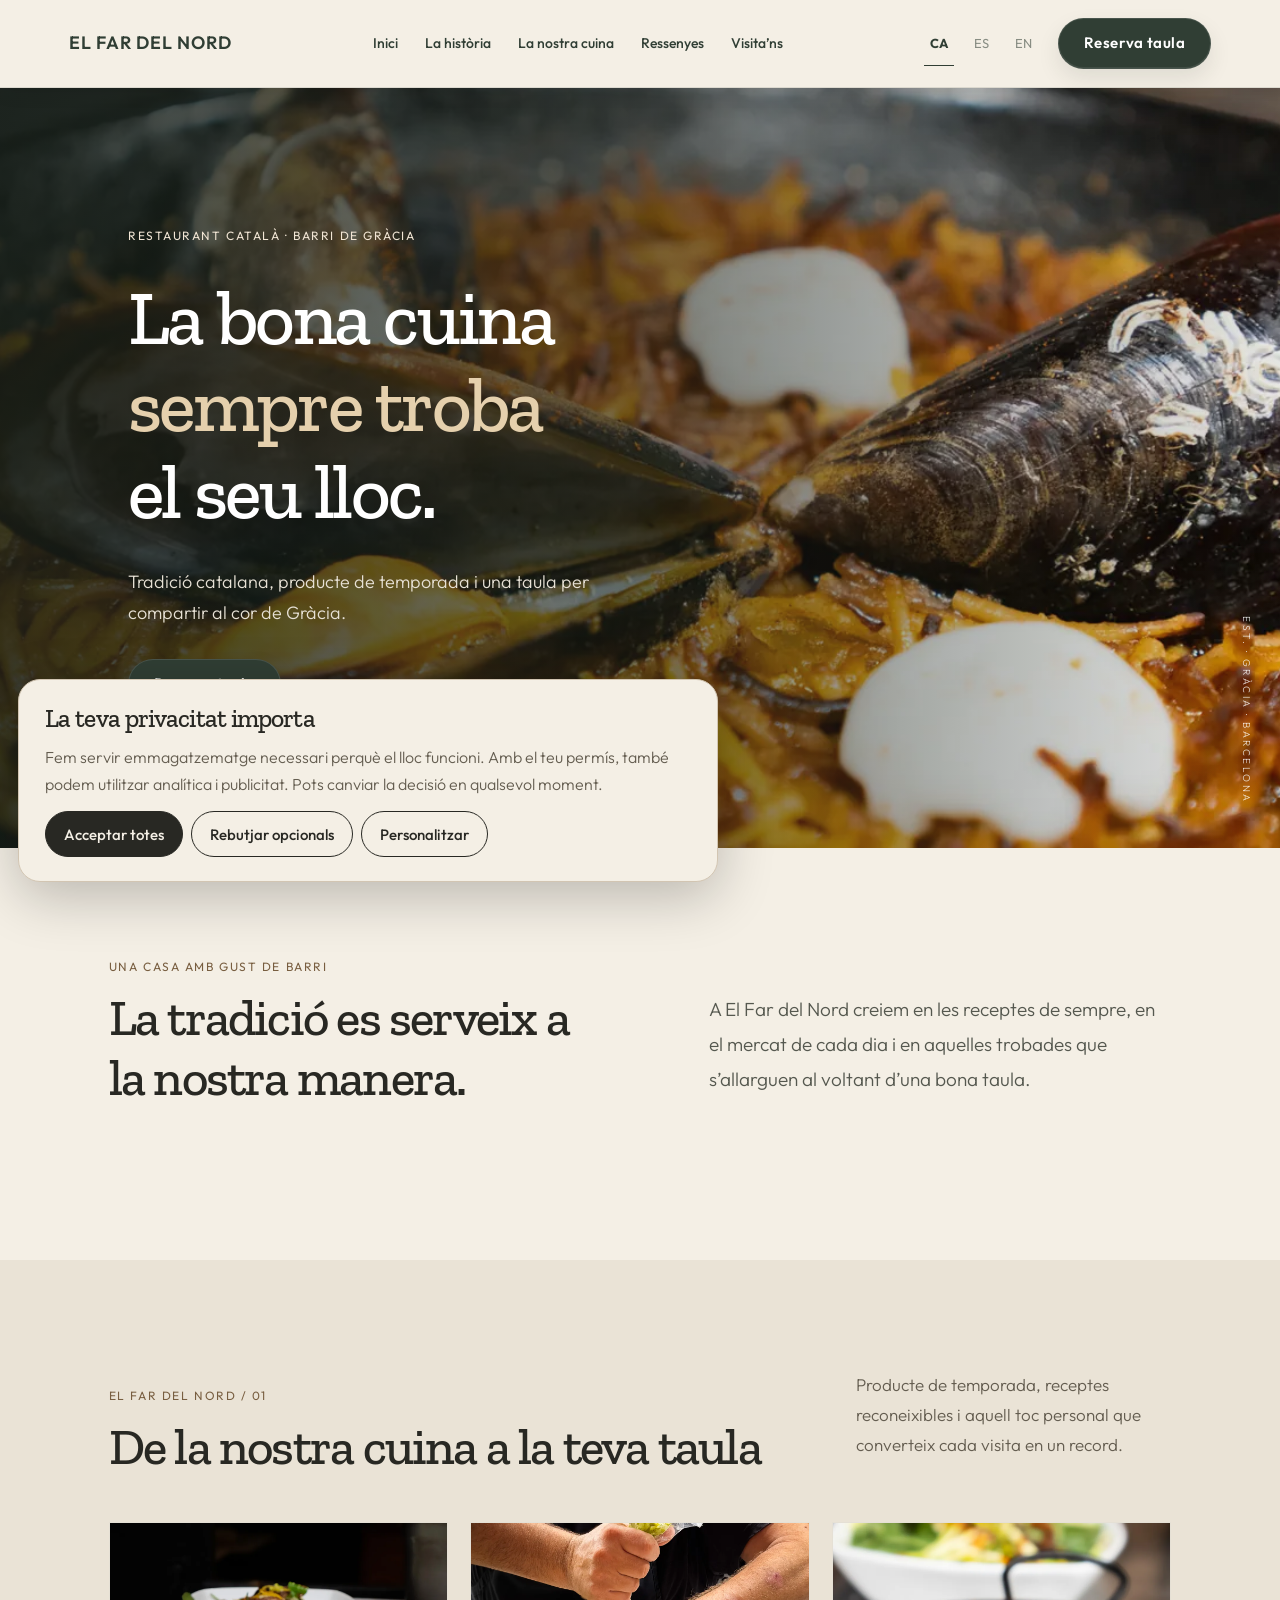
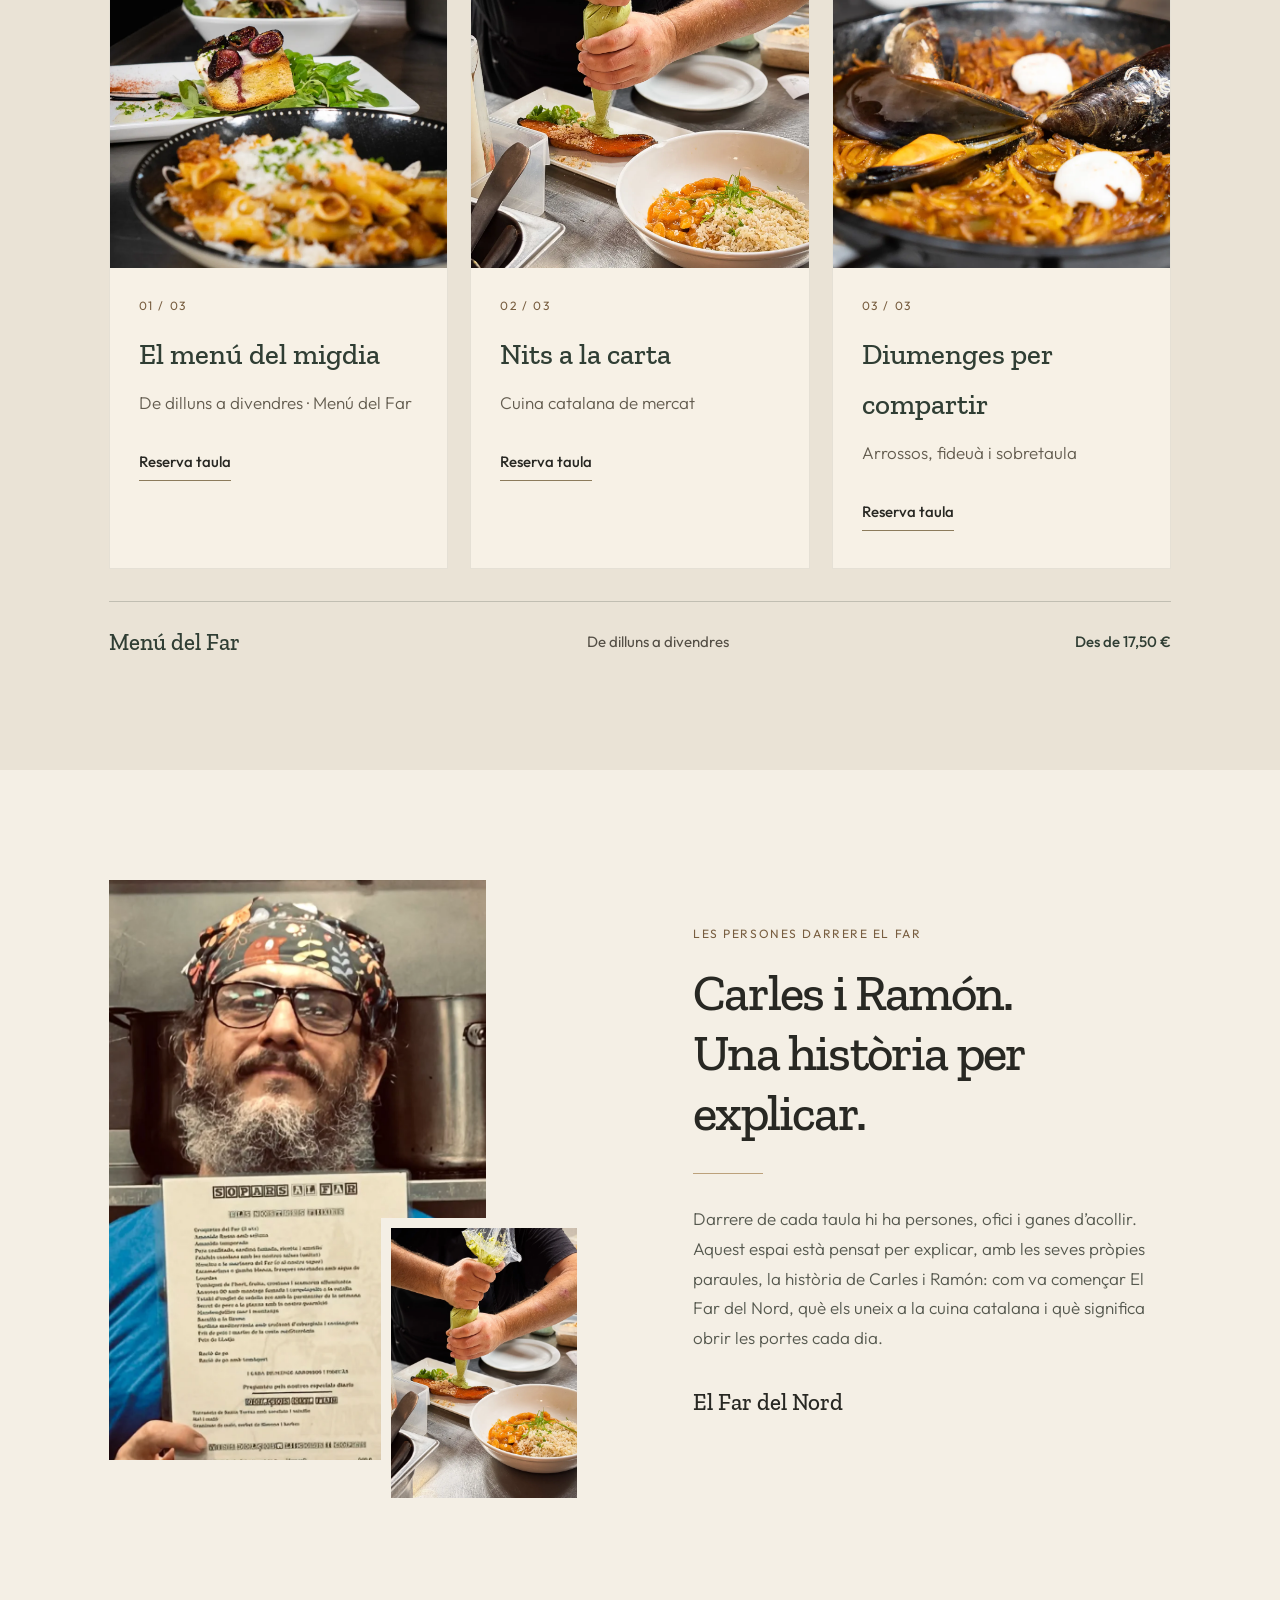
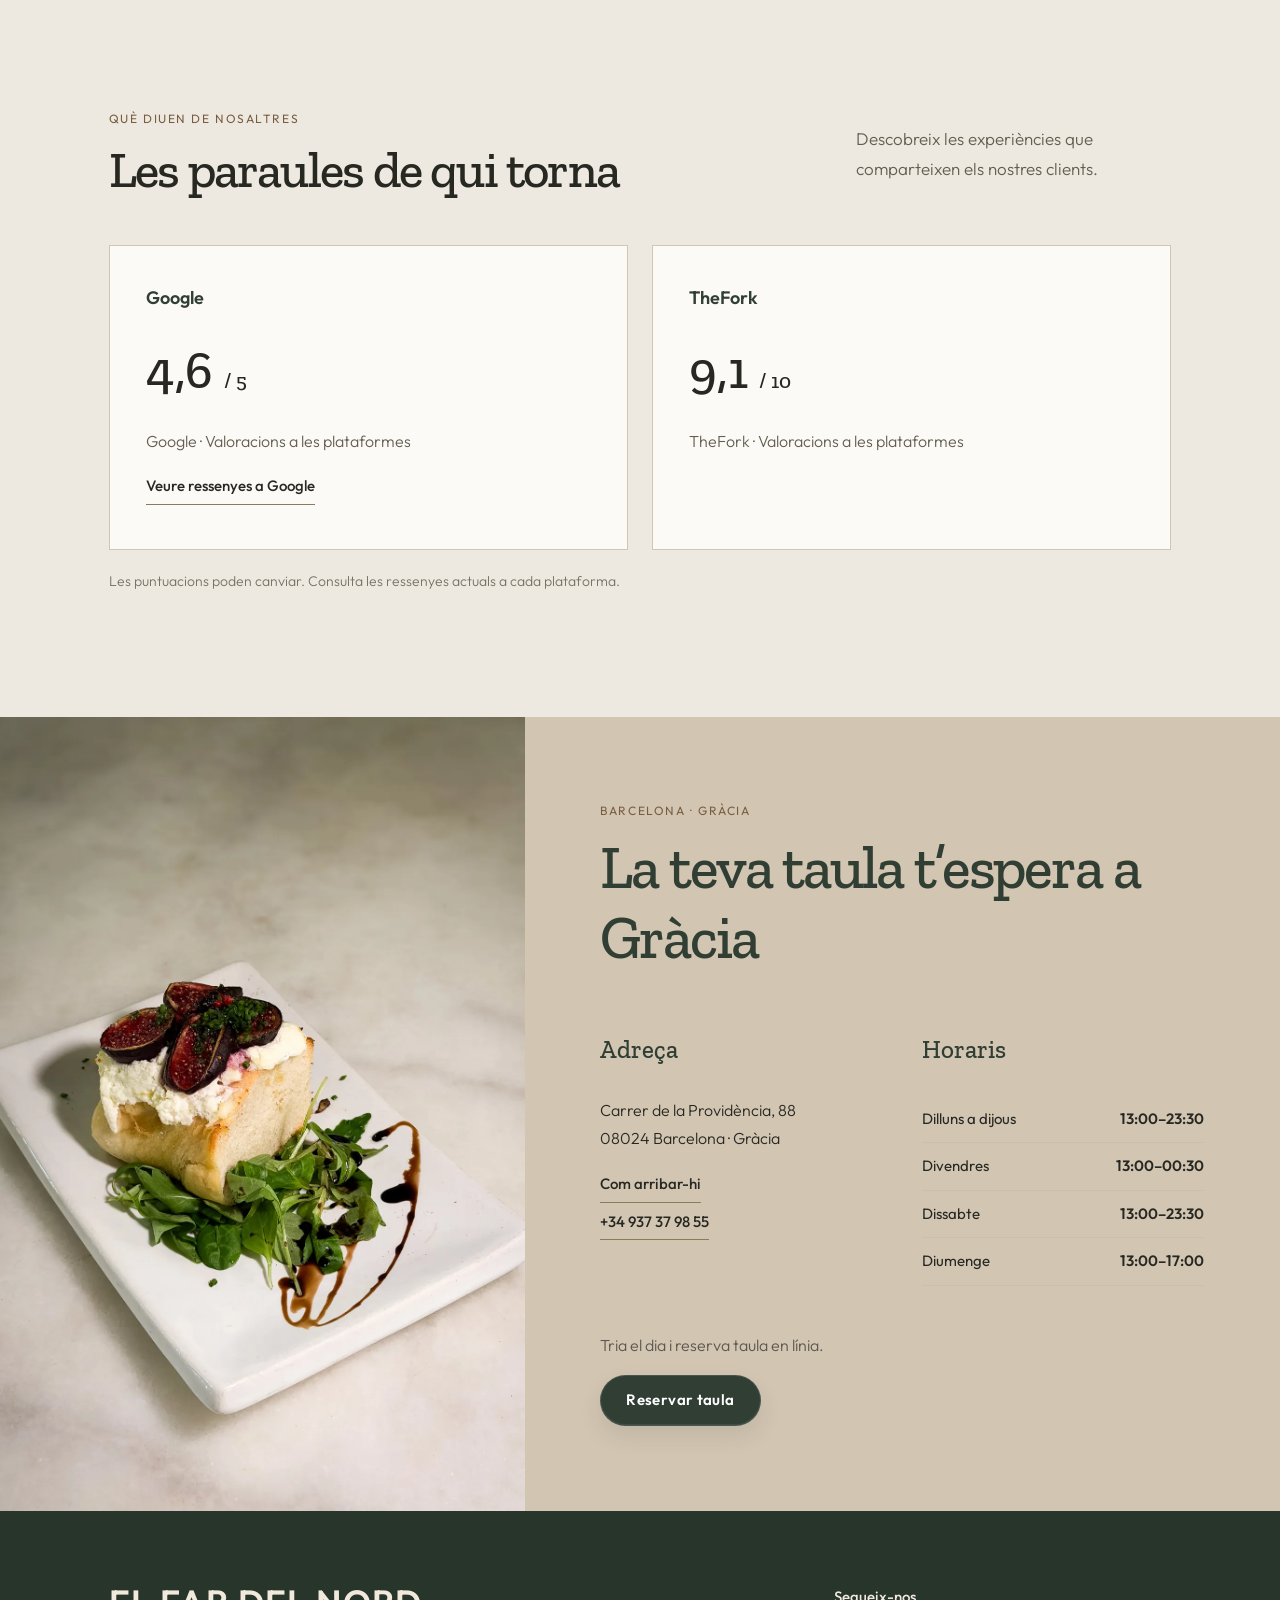
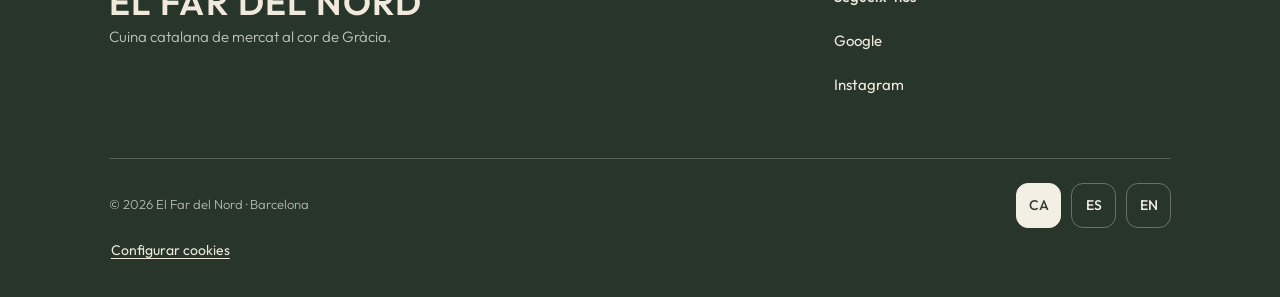
==== commit 60d6000c: "Update introduction section text in index.html" ====
--- a/index.html
+++ b/index.html
@@ -1,12 +1,12 @@
 <!DOCTYPE html>
 
-<html lang="ca"><head><script>window.dataLayer=window.dataLayer||[];function gtag(){dataLayer.push(arguments)}gtag('consent','default',{analytics_storage:'denied',ad_storage:'denied',ad_user_data:'denied',ad_personalization:'denied',functionality_storage:'granted',security_storage:'granted'});gtag('set','ads_data_redaction',true);</script><script defer="" src="assets/js/consent.js"></script><meta charset="utf-8"/><meta content="width=device-width, initial-scale=1" name="viewport"/><meta content="#f5f0e7" name="theme-color"/><title>El Far del Nord | Restaurant català a Gràcia, Barcelona</title><meta content="Descobreix El Far del Nord: cuina catalana de mercat i producte de temporada a Gràcia, Barcelona. Menú de migdia, carta i reserves." name="description"/><meta content="index,follow,max-image-preview:large" name="robots"/><link href="https://www.elfardelnord.com/" rel="canonical"/><link href="https://www.elfardelnord.com/" hreflang="ca" rel="alternate"/><link href="https://www.elfardelnord.com/es/" hreflang="es" rel="alternate"/><link href="https://www.elfardelnord.com/en/" hreflang="en" rel="alternate"/><link href="https://www.elfardelnord.com/" hreflang="x-default" rel="alternate"/><meta content="website" property="og:type"/><meta content="ca_ES" property="og:locale"/><meta content="El Far del Nord" property="og:site_name"/><meta content="El Far del Nord | Restaurant català a Gràcia, Barcelona" property="og:title"/><meta content="Descobreix El Far del Nord: cuina catalana de mercat i producte de temporada a Gràcia, Barcelona. Menú de migdia, carta i reserves." property="og:description"/><meta content="https://www.elfardelnord.com/" property="og:url"/><meta content="https://www.elfardelnord.com/assets/img/open-graph-el-far-del-nord.jpg" property="og:image"/><meta content="Fideuà con mejillones en El Far del Nord" property="og:image:alt"/><meta content="1200" property="og:image:width"/><meta content="630" property="og:image:height"/><meta content="summary_large_image" name="twitter:card"/><meta content="El Far del Nord | Restaurant català a Gràcia, Barcelona" name="twitter:title"/><meta content="Descobreix El Far del Nord: cuina catalana de mercat i producte de temporada a Gràcia, Barcelona. Menú de migdia, carta i reserves." name="twitter:description"/><meta content="https://www.elfardelnord.com/assets/img/open-graph-el-far-del-nord.jpg" name="twitter:image"/><link href="assets/favicon.svg" rel="icon" type="image/svg+xml"/><link as="image" fetchpriority="high" href="assets/img/far-27.webp" rel="preload"/><link href="https://fonts.googleapis.com" rel="preconnect"/><link crossorigin="" href="https://fonts.gstatic.com" rel="preconnect"/><link href="https://fonts.googleapis.com/css2?family=Outfit:wght@300;400;500;600&amp;family=Zilla+Slab:wght@500;600&amp;display=swap" rel="stylesheet"/><link href="assets/css/site.min.css" rel="stylesheet"/><script type="application/ld+json">{"@context":"https://schema.org","@type":"Restaurant","@id":"https://www.elfardelnord.com/#restaurant","name":"El Far del Nord","url":"https://www.elfardelnord.com/","image":"https://www.elfardelnord.com/assets/img/open-graph-el-far-del-nord.jpg","servesCuisine":["Catalan","Mediterranean"],"telephone":"+34937379855","priceRange":"€€","address":{"@type":"PostalAddress","streetAddress":"Carrer de la Providència, 88","addressLocality":"Barcelona","postalCode":"08024","addressRegion":"Catalunya","addressCountry":"ES"},"sameAs":["https://www.instagram.com/fardelnord/"],"acceptsReservations":true,"potentialAction":{"@type":"ReserveAction","target":"https://www.google.com/maps/reserve/v/dine/c/W364VXyCyhQ"},"openingHoursSpecification":[{"@type":"OpeningHoursSpecification","dayOfWeek":["Monday","Tuesday","Wednesday","Thursday"],"opens":"13:00","closes":"23:30"},{"@type":"OpeningHoursSpecification","dayOfWeek":"Friday","opens":"13:00","closes":"23:59"},{"@type":"OpeningHoursSpecification","dayOfWeek":"Saturday","opens":"13:00","closes":"23:30"},{"@type":"OpeningHoursSpecification","dayOfWeek":"Sunday","opens":"13:00","closes":"17:00"}]}</script><script defer="" src="assets/js/site.min.js"></script></head>
+<html lang="ca"><head><script>window.dataLayer=window.dataLayer||[];function gtag(){dataLayer.push(arguments)}gtag('consent','default',{analytics_storage:'denied',ad_storage:'denied',ad_user_data:'denied',ad_personalization:'denied',functionality_storage:'granted',security_storage:'granted'});gtag('set','ads_data_redaction',true);</script><script defer="" src="assets/js/consent.js"></script><meta charset="utf-8"/><meta content="width=device-width, initial-scale=1" name="viewport"/><meta content="#f5f0e7" name="theme-color"/><title>El Far del Nord | Restaurant català a Gràcia, Barcelona</title><meta content="Descobreix El Far del Nord: cuina catalana de mercat i producte de temporada a Gràcia, Barcelona. Menú de migdia, carta i reserves." name="description"/><meta content="noindex,nofollow,max-image-preview:large" name="robots"/><link href="https://www.elfardelnord.com/" rel="canonical"/><link href="https://www.elfardelnord.com/" hreflang="ca" rel="alternate"/><link href="https://www.elfardelnord.com/es/" hreflang="es" rel="alternate"/><link href="https://www.elfardelnord.com/en/" hreflang="en" rel="alternate"/><link href="https://www.elfardelnord.com/" hreflang="x-default" rel="alternate"/><meta content="website" property="og:type"/><meta content="ca_ES" property="og:locale"/><meta content="El Far del Nord" property="og:site_name"/><meta content="El Far del Nord | Restaurant català a Gràcia, Barcelona" property="og:title"/><meta content="Descobreix El Far del Nord: cuina catalana de mercat i producte de temporada a Gràcia, Barcelona. Menú de migdia, carta i reserves." property="og:description"/><meta content="https://www.elfardelnord.com/" property="og:url"/><meta content="https://www.elfardelnord.com/assets/img/open-graph-el-far-del-nord.jpg" property="og:image"/><meta content="Fideuà con mejillones en El Far del Nord" property="og:image:alt"/><meta content="1200" property="og:image:width"/><meta content="630" property="og:image:height"/><meta content="summary_large_image" name="twitter:card"/><meta content="El Far del Nord | Restaurant català a Gràcia, Barcelona" name="twitter:title"/><meta content="Descobreix El Far del Nord: cuina catalana de mercat i producte de temporada a Gràcia, Barcelona. Menú de migdia, carta i reserves." name="twitter:description"/><meta content="https://www.elfardelnord.com/assets/img/open-graph-el-far-del-nord.jpg" name="twitter:image"/><link href="assets/favicon.svg" rel="icon" type="image/svg+xml"/><link as="image" fetchpriority="high" href="assets/img/far-27.webp" rel="preload"/><link href="https://fonts.googleapis.com" rel="preconnect"/><link crossorigin="" href="https://fonts.gstatic.com" rel="preconnect"/><link href="https://fonts.googleapis.com/css2?family=Outfit:wght@300;400;500;600&amp;family=Zilla+Slab:wght@500;600&amp;display=swap" rel="stylesheet"/><link href="assets/css/site.min.css" rel="stylesheet"/><script type="application/ld+json">{"@context":"https://schema.org","@type":"Restaurant","@id":"https://www.elfardelnord.com/#restaurant","name":"El Far del Nord","url":"https://www.elfardelnord.com/","image":"https://www.elfardelnord.com/assets/img/open-graph-el-far-del-nord.jpg","servesCuisine":["Catalan","Mediterranean"],"telephone":"+34937379855","priceRange":"€€","address":{"@type":"PostalAddress","streetAddress":"Carrer de la Providència, 88","addressLocality":"Barcelona","postalCode":"08024","addressRegion":"Catalunya","addressCountry":"ES"},"sameAs":["https://www.instagram.com/fardelnord/"],"acceptsReservations":true,"potentialAction":{"@type":"ReserveAction","target":"https://www.google.com/maps/reserve/v/dine/c/W364VXyCyhQ"},"openingHoursSpecification":[{"@type":"OpeningHoursSpecification","dayOfWeek":["Monday","Tuesday","Wednesday","Thursday"],"opens":"13:00","closes":"23:30"},{"@type":"OpeningHoursSpecification","dayOfWeek":"Friday","opens":"13:00","closes":"23:59"},{"@type":"OpeningHoursSpecification","dayOfWeek":"Saturday","opens":"13:00","closes":"23:30"},{"@type":"OpeningHoursSpecification","dayOfWeek":"Sunday","opens":"13:00","closes":"17:00"}]}</script><script defer="" src="assets/js/site.min.js"></script></head>
 <body><a class="skip" href="#contenido">Skip to content / Ir al contenido</a><header class="header" id="inicio"><a aria-label="El Far del Nord - home" class="wordmark" href="#inicio">EL FAR DEL NORD</a><nav aria-label="Main navigation" class="nav"><a href="#inicio">Inici</a><a href="#historia">La història</a><a href="#cocina">La nostra cuina</a><a href="#opiniones">Ressenyes</a><a href="#visitanos">Visita’ns</a></nav><div class="header-actions"><div aria-label="Languages" class="languages"><a aria-current="page" href="index.html" hreflang="ca" lang="ca">CA</a><a href="es/index.html" hreflang="es" lang="es">ES</a><a href="en/index.html" hreflang="en" lang="en">EN</a></div><a class="btn btn-dark navbook" href="https://www.google.com/maps/reserve/v/dine/c/W364VXyCyhQ" rel="noopener noreferrer" target="_blank">Reserva taula </a><button aria-controls="mobile-nav" aria-expanded="false" aria-label="Obrir el menú" class="mobile-toggle" data-label-close="Tancar el menú" data-label-open="Obrir el menú" type="button"><span aria-hidden="true"></span><span aria-hidden="true"></span><span aria-hidden="true"></span></button></div></header><nav aria-label="Mobile navigation" class="mobile-nav" hidden="" id="mobile-nav"><a href="#inicio">Inici</a><a href="#historia">La història</a><a href="#cocina">La nostra cuina</a><a href="#opiniones">Ressenyes</a><a href="#visitanos">Visita’ns</a><a class="btn btn-dark" href="https://www.google.com/maps/reserve/v/dine/c/W364VXyCyhQ" rel="noopener noreferrer" target="_blank">Reserva taula</a></nav>
 <main id="contenido"><section class="hero"><div aria-label="Fideuà tradicional catalana con mejillones" class="hero-img" role="img"></div><div class="hero-shade"></div><div class="hero-inner"><p class="eyebrow light">RESTAURANT CATALÀ · BARRI DE GRÀCIA</p><h1>La bona cuina<br/><em>sempre troba</em><br/>el seu lloc.</h1><p class="hero-sub">Tradició catalana, producte de temporada i una taula per compartir al cor de Gràcia.</p><div class="hero-cta"><a class="btn btn-gold" href="https://www.google.com/maps/reserve/v/dine/c/W364VXyCyhQ" rel="noopener noreferrer" target="_blank">Reserva taula </a><a class="text-link" href="#cocina">Descobreix la nostra cuina </a></div></div><div class="hero-side">EST. · GRÀCIA · BARCELONA</div></section>
-<section aria-labelledby="intro-title" class="intro section"><div><p class="eyebrow">UNA CASA AMB GUST DE BARRI</p><h2 id="intro-title">La tradició se serveix a la nostra manera.</h2></div><div class="intro-right"><p>A El Far del Nord creiem en les receptes de sempre, en el mercat de cada dia i en aquelles trobades que s’allarguen al voltant d’una bona taula.</p></div></section>
+<section aria-labelledby="intro-title" class="intro section"><div><p class="eyebrow">UNA CASA AMB GUST DE BARRI</p><h2 id="intro-title">La tradició es serveix a la nostra manera.</h2></div><div class="intro-right"><p>A El Far del Nord creiem en les receptes de sempre, en el mercat de cada dia i en aquelles trobades que s’allarguen al voltant d’una bona taula.</p></div></section>
 <section class="cuisine section" id="cocina"><div class="section-heading"><div><p class="eyebrow">EL FAR DEL NORD / 01</p><h2>De la nostra cuina a la teva taula</h2></div><p>Producte de temporada, receptes reconeixibles i aquell toc personal que converteix cada visita en un record.</p></div><div class="food-grid"><article class="food-card"><div class="food-photo"><img alt="Platos de cocina catalana con pasta y verduras" height="1100" loading="lazy" src="assets/img/far-24.webp" width="850"/></div><div class="food-info"><p class="eyebrow">01 / 03</p><h3>El menú del migdia</h3><p>De dilluns a divendres · Menú del Far</p><a class="underlink" href="https://www.google.com/maps/reserve/v/dine/c/W364VXyCyhQ" rel="noopener noreferrer" target="_blank">Reserva taula </a></div></article><article class="food-card"><div class="food-photo"><img alt="Cocinero terminando un plato con salsa de hierbas" height="1100" loading="lazy" src="assets/img/far-26.webp" width="850"/></div><div class="food-info"><p class="eyebrow">02 / 03</p><h3>Nits a la carta</h3><p>Cuina catalana de mercat</p><a class="underlink" href="https://www.google.com/maps/reserve/v/dine/c/W364VXyCyhQ" rel="noopener noreferrer" target="_blank">Reserva taula </a></div></article><article class="food-card"><div class="food-photo"><img alt="Fideuà con mejillones servida en paella" height="1100" loading="lazy" src="assets/img/far-27.webp" width="850"/></div><div class="food-info"><p class="eyebrow">03 / 03</p><h3>Diumenges per compartir</h3><p>Arrossos, fideuà i sobretaula</p><a class="underlink" href="https://www.google.com/maps/reserve/v/dine/c/W364VXyCyhQ" rel="noopener noreferrer" target="_blank">Reserva taula </a></div></article></div><div class="menu-bar" aria-label="Informació del menú de migdia"><span class="menu-detail-name">Menú del Far</span><span class="menu-detail-days">De dilluns a divendres</span><span class="menu-detail-price">Des de 17,50 €</span></div></section>
 <section class="story section" id="historia"><div class="story-gallery"><img alt="Retrato de Ramón, uno de los propietarios de El Far del Nord, en la cocina del restaurante" height="1248" loading="lazy" src="assets/img/ramon-el-far-del-nord.webp" width="1050"/><div class="story-small"><img alt="Preparación artesanal de un plato en la cocina de El Far del Nord" height="1150" loading="lazy" src="assets/img/far-26.webp" width="850"/></div></div><div class="story-copy"><p class="eyebrow">LES PERSONES DARRERE EL FAR</p><h2>Carles i Ramón.<br/><em>Una història per explicar.</em></h2><div class="line"></div><p>Darrere de cada taula hi ha persones, ofici i ganes d’acollir. Aquest espai està pensat per explicar, amb les seves pròpies paraules, la història de Carles i Ramón: com va començar El Far del Nord, què els uneix a la cuina catalana i què significa obrir les portes cada dia.</p><p class="signature">El Far del Nord</p></div></section>
 
 <section class="reviews section" id="opiniones"><div class="section-heading"><div><p class="eyebrow">QUÈ DIUEN DE NOSALTRES</p><h2>Les paraules de qui torna</h2></div><p>Descobreix les experiències que comparteixen els nostres clients.</p></div><div class="review-grid"><article class="review-card"><div class="review-top"><span class="review-source">Google</span></div><strong>4,6 <small>/ 5</small></strong><span>Google · Valoracions a les plataformes</span><a class="underlink" href="https://www.google.com/maps/search/?api=1&amp;query=El+Far+del+Nord+Providencia+88+Barcelona" rel="noopener noreferrer" target="_blank">Veure ressenyes a Google </a></article><article class="review-card"><div class="review-top"><span class="review-source">TheFork</span></div><strong>9,1 <small>/ 10</small></strong><span>TheFork · Valoracions a les plataformes</span></article></div><p class="disclaimer">Les puntuacions poden canviar. Consulta les ressenyes actuals a cada plataforma.</p></section>
 <section class="visit" id="visitanos"><div class="visit-image"><img alt="Tostada con higos y hojas verdes, plato de El Far del Nord" height="1100" loading="lazy" src="assets/img/far-10.webp" width="850"/></div><div class="visit-content"><p class="eyebrow">BARCELONA · GRÀCIA</p><h2>La teva taula t’espera a Gràcia</h2><div class="visit-col"><div><h3>Adreça</h3><address>Carrer de la Providència, 88<br/>08024 Barcelona · Gràcia</address><a class="underlink" href="https://www.google.com/maps/search/?api=1&amp;query=El+Far+del+Nord+Providencia+88+Barcelona" rel="noopener noreferrer" target="_blank">Com arribar-hi </a><a class="underlink" href="tel:+34937379855">+34 937 37 98 55</a></div><div><h3>Horaris</h3><div class="hours-line"><span>Dilluns a dijous</span><strong>13:00–23:30</strong></div><div class="hours-line"><span>Divendres</span><strong>13:00–00:30</strong></div><div class="hours-line"><span>Dissabte</span><strong>13:00–23:30</strong></div><div class="hours-line"><span>Diumenge</span><strong>13:00–17:00</strong></div></div></div><div class="reserve-panel"><p>Tria el dia i reserva taula en línia.</p><a class="btn btn-gold" href="https://www.google.com/maps/reserve/v/dine/c/W364VXyCyhQ" rel="noopener noreferrer" target="_blank">Reservar taula </a></div></div></section></main>
-<footer class="footer"><div class="footer-top"><div><a class="footer-brand" href="#inicio">EL FAR DEL NORD</a><p>Cuina catalana de mercat al cor de Gràcia.</p></div><div><strong>Segueix-nos</strong><div class="social-links"><a href="https://www.google.com/maps/search/?api=1&amp;query=El+Far+del+Nord+Providencia+88+Barcelona" rel="noopener noreferrer" target="_blank">Google </a><a href="https://www.instagram.com/fardelnord/" rel="noopener noreferrer" target="_blank">Instagram </a></div></div></div><div class="footer-bottom"><span>© 2026 El Far del Nord · Barcelona</span><nav class="footer-languages" aria-label="Idioma del web"><a aria-current="page" href="index.html" hreflang="ca" lang="ca">CA</a><a href="es/index.html" hreflang="es" lang="es">ES</a><a href="en/index.html" hreflang="en" lang="en">EN</a></nav></div><button class="privacy-footer" id="privacy-open" type="button">Configurar cookies</button></footer><a aria-label="Reserva taula" class="floating-book" href="https://www.google.com/maps/reserve/v/dine/c/W364VXyCyhQ" rel="noopener noreferrer" target="_blank">Reserva taula </a><aside aria-label="La teva privacitat importa" class="privacy-banner" hidden="" id="privacy-banner" role="region"><h2>La teva privacitat importa</h2><p>Fem servir emmagatzematge necessari perquè el lloc funcioni. Amb el teu permís, també podem utilitzar analítica i publicitat. Pots canviar la decisió en qualsevol moment.</p><div class="privacy-actions"><button class="privacy-action primary" id="privacy-accept" type="button">Acceptar totes</button><button class="privacy-action" id="privacy-reject" type="button">Rebutjar opcionals</button><button class="privacy-action" id="privacy-custom" type="button">Personalitzar</button></div></aside><div class="privacy-backdrop" hidden="" id="privacy-dialog"><section aria-labelledby="privacy-dialog-title" aria-modal="true" class="privacy-dialog" role="dialog"><div class="privacy-head"><h2 id="privacy-dialog-title" tabindex="-1">Configurar cookies</h2><button aria-label="Close" class="privacy-close" id="privacy-close" type="button">×</button></div><p>Les preferències es guarden en aquest navegador. Les categories opcionals només s’activen si dones el teu consentiment. Aquest text informatiu s’ha de completar amb la política de privacitat i cookies definitiva del restaurant.</p><div class="privacy-option"><span>Necessàries (sempre actives)</span><input aria-label="Necessàries (sempre actives)" checked="" disabled="" type="checkbox"/></div><label class="privacy-option"><span>Analítica</span><input id="privacy-analytics" type="checkbox"/></label><label class="privacy-option"><span>Publicitat i personalització</span><input id="privacy-ads" type="checkbox"/></label><div class="privacy-actions"><button class="privacy-action primary" id="privacy-save" type="button">Desar preferències</button></div></section></div></body></html>+<footer class="footer"><div class="footer-top"><div><a class="footer-brand" href="#inicio">EL FAR DEL NORD</a><p>Cuina catalana de mercat al cor de Gràcia.</p></div><div><strong>Segueix-nos</strong><div class="social-links"><a href="https://www.google.com/maps/search/?api=1&amp;query=El+Far+del+Nord+Providencia+88+Barcelona" rel="noopener noreferrer" target="_blank">Google </a><a href="https://www.instagram.com/fardelnord/" rel="noopener noreferrer" target="_blank">Instagram </a></div></div></div><div class="footer-bottom"><span>© 2026 El Far del Nord · Barcelona</span><nav class="footer-languages" aria-label="Idioma del web"><a aria-current="page" href="index.html" hreflang="ca" lang="ca">CA</a><a href="es/index.html" hreflang="es" lang="es">ES</a><a href="en/index.html" hreflang="en" lang="en">EN</a></nav></div><button class="privacy-footer" id="privacy-open" type="button">Configurar cookies</button></footer><a aria-label="Reserva taula" class="floating-book" href="https://www.google.com/maps/reserve/v/dine/c/W364VXyCyhQ" rel="noopener noreferrer" target="_blank">Reserva taula </a><aside aria-label="La teva privacitat importa" class="privacy-banner" hidden="" id="privacy-banner" role="region"><h2>La teva privacitat importa</h2><p>Fem servir emmagatzematge necessari perquè el lloc funcioni. Amb el teu permís, també podem utilitzar analítica i publicitat. Pots canviar la decisió en qualsevol moment.</p><div class="privacy-actions"><button class="privacy-action primary" id="privacy-accept" type="button">Acceptar totes</button><button class="privacy-action" id="privacy-reject" type="button">Rebutjar opcionals</button><button class="privacy-action" id="privacy-custom" type="button">Personalitzar</button></div></aside><div class="privacy-backdrop" hidden="" id="privacy-dialog"><section aria-labelledby="privacy-dialog-title" aria-modal="true" class="privacy-dialog" role="dialog"><div class="privacy-head"><h2 id="privacy-dialog-title" tabindex="-1">Configurar cookies</h2><button aria-label="Close" class="privacy-close" id="privacy-close" type="button">×</button></div><p>Les preferències es guarden en aquest navegador. Les categories opcionals només s’activen si dones el teu consentiment. Aquest text informatiu s’ha de completar amb la política de privacitat i cookies definitiva del restaurant.</p><div class="privacy-option"><span>Necessàries (sempre actives)</span><input aria-label="Necessàries (sempre actives)" checked="" disabled="" type="checkbox"/></div><label class="privacy-option"><span>Analítica</span><input id="privacy-analytics" type="checkbox"/></label><label class="privacy-option"><span>Publicitat i personalització</span><input id="privacy-ads" type="checkbox"/></label><div class="privacy-actions"><button class="privacy-action primary" id="privacy-save" type="button">Desar preferències</button></div></section></div></body></html>
